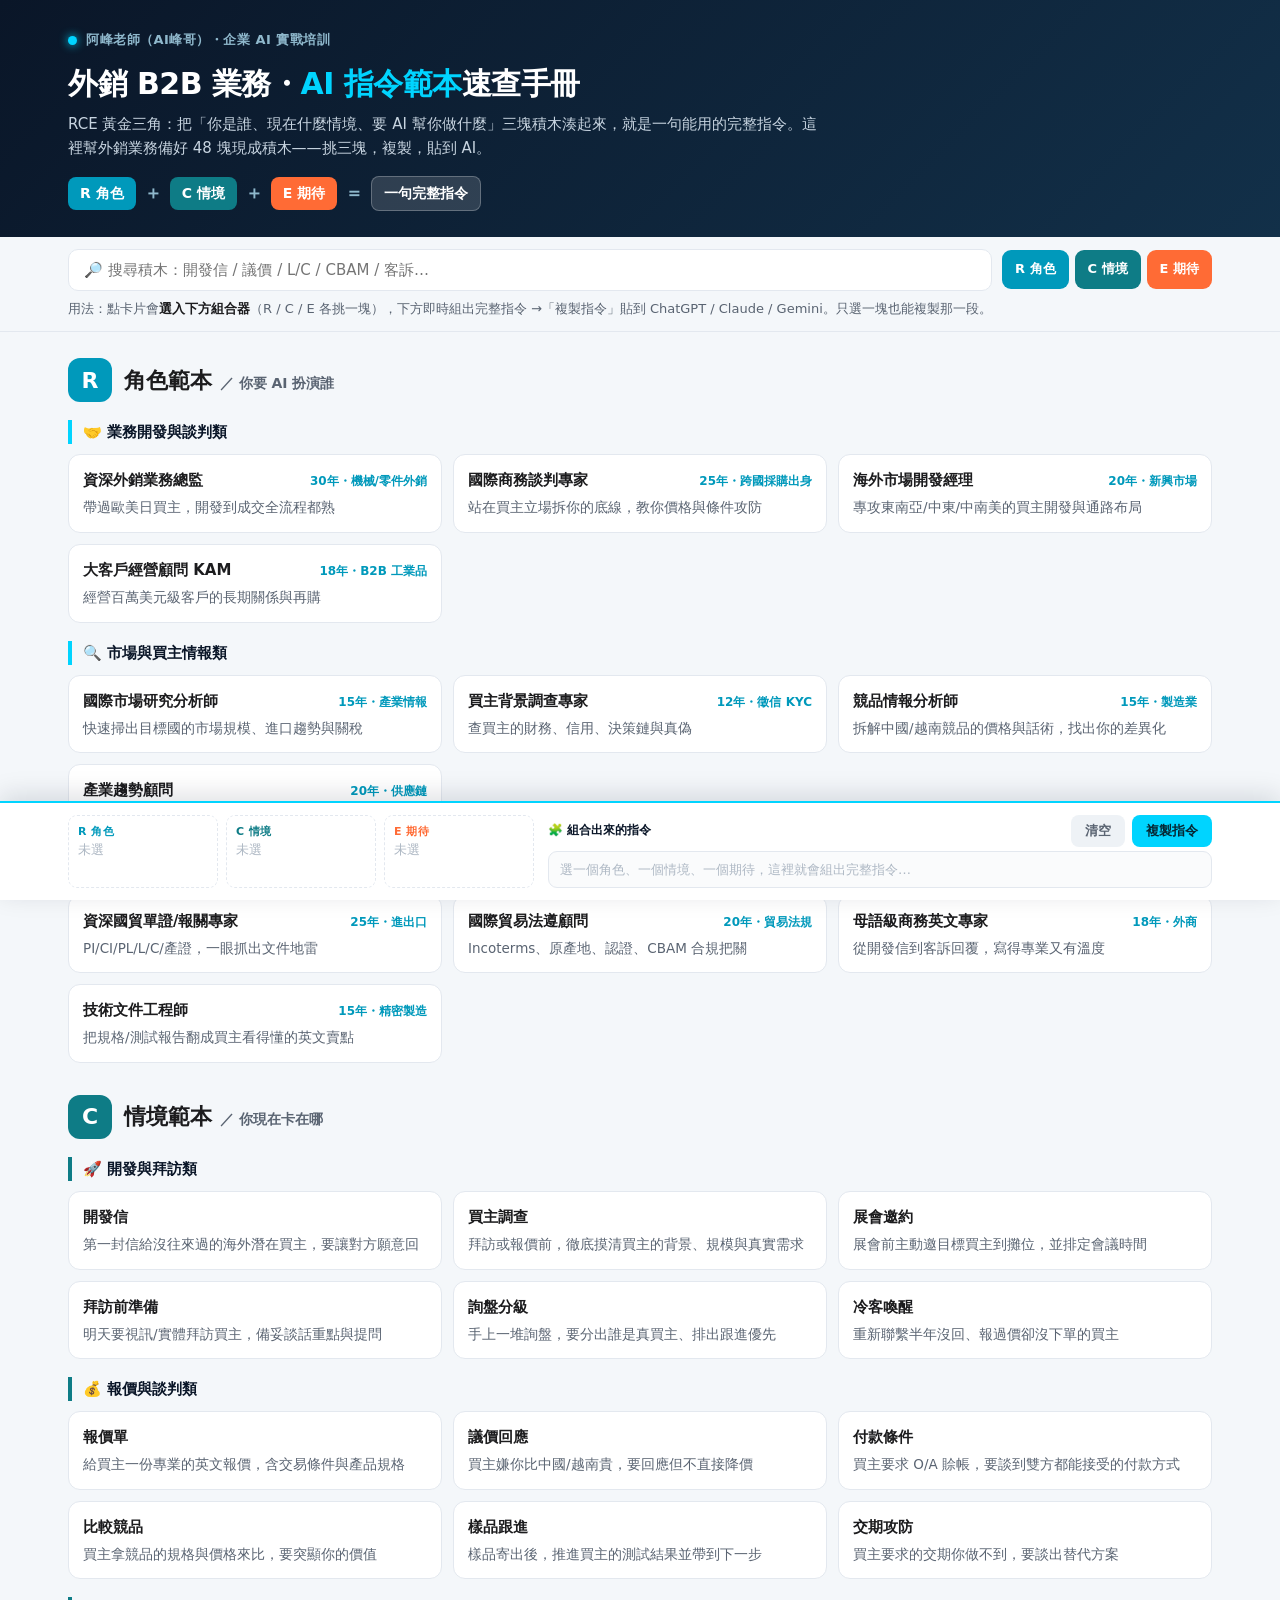
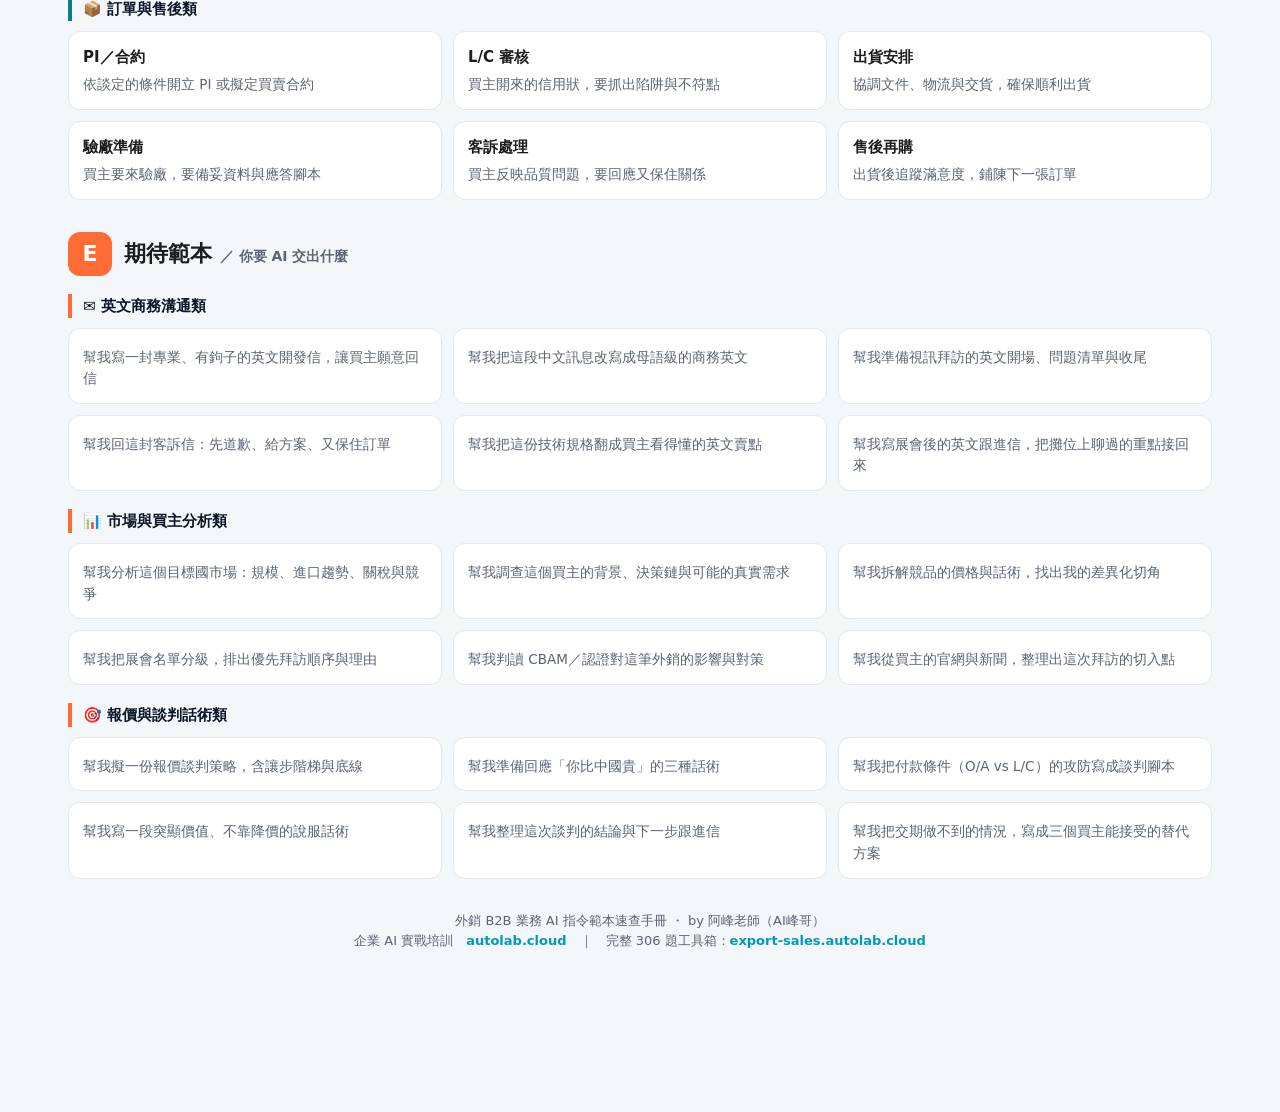
==== rce/index.html @ ef0b7234 "publish RCE 範本速查手冊到 /rce/（分享meta+canonical+favicon）＋主站hero加入口CTA" ====
<!doctype html>
<html lang="zh-Hant">
<head>
<meta charset="utf-8">
<meta name="viewport" content="width=device-width, initial-scale=1">
<title>外銷 B2B 業務・AI 指令範本速查手冊｜阿峰老師</title>
<meta name="description" content="外銷 B2B 業務 AI 指令範本速查手冊：RCE 黃金三角 48 塊積木，點角色＋情境＋期待自動組成完整指令，一鍵複製貼到 AI。阿峰老師（AI峰哥）企業 AI 實戰培訓。">
<link rel="canonical" href="https://export-sales.autolab.cloud/rce/">
<meta name="theme-color" content="#00D4FF">
<meta property="og:type" content="website">
<meta property="og:site_name" content="阿峰老師 AI 工具箱">
<meta property="og:title" content="外銷 B2B 業務・AI 指令範本速查手冊｜阿峰老師">
<meta property="og:description" content="RCE 黃金三角 48 塊外銷積木，挑三塊組出完整指令一鍵複製。">
<meta property="og:url" content="https://export-sales.autolab.cloud/rce/">
<meta property="og:image" content="https://export-sales.autolab.cloud/afeng.jpg">
<meta property="og:locale" content="zh_TW">
<meta name="twitter:card" content="summary_large_image">
<meta name="twitter:image" content="https://export-sales.autolab.cloud/afeng.jpg">
<link rel="icon" href="data:image/svg+xml,%3Csvg xmlns='http://www.w3.org/2000/svg' viewBox='0 0 64 64'%3E%3Crect width='64' height='64' rx='12' fill='%2300D4FF'/%3E%3Ctext x='32' y='45' font-size='38' text-anchor='middle' fill='%23062733' font-family='sans-serif' font-weight='bold'%3ER%3C/text%3E%3C/svg%3E">
<style>
:root{
  --cyan:#00D4FF; --cyan-deep:#0099BB; --navy:#0A1628; --teal:#0E7C86;
  --orange:#FF6B35; --ink:#1C1C1E; --muted:#5A6472; --line:#E3E8EF;
  --bg:#F4F7FA; --card:#FFFFFF;
}
*{box-sizing:border-box;margin:0;padding:0}
html{scroll-behavior:smooth}
body{font-family:'Inter','Noto Sans TC','PingFang TC',system-ui,-apple-system,sans-serif;
  background:var(--bg);color:var(--ink);line-height:1.6;-webkit-font-smoothing:antialiased;
  padding-bottom:150px}
.wrap{max-width:1180px;margin:0 auto;padding:0 18px}

/* header */
header{background:linear-gradient(135deg,#0A1628 0%,#123049 100%);color:#fff;padding:30px 0 26px}
header .brand{display:flex;align-items:center;gap:9px;font-weight:800;font-size:13px;color:#8FB8CC;letter-spacing:.5px;margin-bottom:14px}
header .brand .dot{width:9px;height:9px;border-radius:50%;background:var(--cyan);box-shadow:0 0 10px var(--cyan)}
header h1{font-size:30px;font-weight:900;letter-spacing:-.5px;line-height:1.25}
header h1 .hl{color:var(--cyan)}
header .sub{margin-top:10px;font-size:15px;color:#C7D4E0;max-width:760px}
header .formula{margin-top:16px;display:inline-flex;flex-wrap:wrap;gap:8px;align-items:center;font-weight:800;font-size:14px}
header .formula b{padding:5px 12px;border-radius:8px;color:#fff}
header .formula .r{background:var(--cyan-deep)} header .formula .c{background:var(--teal)} header .formula .e{background:var(--orange)}
header .formula .eq{color:#8FB8CC;font-size:18px}
header .formula .res{background:rgba(255,255,255,.14);border:1px solid rgba(255,255,255,.25)}

/* controls */
.controls{position:sticky;top:0;z-index:50;background:rgba(244,247,250,.94);backdrop-filter:blur(8px);
  border-bottom:1px solid var(--line);padding:12px 0}
.controls .row{display:flex;gap:10px;align-items:center;flex-wrap:wrap}
#q{flex:1 1 280px;min-width:0;padding:11px 15px;border:1.5px solid var(--line);border-radius:10px;font-size:15px;font-family:inherit;background:#fff}
#q:focus{outline:none;border-color:var(--cyan)}
.jump{display:flex;gap:6px}
.jump a{text-decoration:none;font-weight:800;font-size:13px;padding:9px 13px;border-radius:9px;color:#fff}
.jump a.jr{background:var(--cyan-deep)} .jump a.jc{background:var(--teal)} .jump a.je{background:var(--orange)}
.hint{font-size:13px;color:var(--muted);margin-top:8px}
.hint b{color:var(--ink)}

/* sections */
section{padding:26px 0 6px}
.sec-head{display:flex;align-items:center;gap:12px;margin-bottom:6px}
.sec-badge{width:44px;height:44px;border-radius:12px;display:grid;place-items:center;color:#fff;font-weight:900;font-size:22px;flex:0 0 auto}
.sec-head h2{font-size:22px;font-weight:900}
.sec-head .zh{color:var(--muted);font-weight:700;font-size:14px}
#sec-r .sec-badge{background:var(--cyan-deep)} #sec-c .sec-badge{background:var(--teal)} #sec-e .sec-badge{background:var(--orange)}

.cat{margin-top:18px}
.cat-title{font-weight:800;font-size:15px;color:var(--navy);margin-bottom:10px;padding-left:11px;border-left:4px solid var(--cyan)}
#sec-c .cat-title{border-color:var(--teal)} #sec-e .cat-title{border-color:var(--orange)}
.grid{display:grid;grid-template-columns:repeat(auto-fill,minmax(280px,1fr));gap:11px}

.card{background:var(--card);border:1.5px solid var(--line);border-radius:12px;padding:13px 14px;cursor:pointer;
  transition:.13s;position:relative;user-select:none}
.card:hover{border-color:var(--cyan);box-shadow:0 5px 16px rgba(0,90,120,.09);transform:translateY(-1px)}
.card.sel{border-color:var(--cyan);background:#F0FBFF;box-shadow:0 0 0 2px rgba(0,212,255,.35)}
#sec-e .card.sel,#sec-c .card.sel{background:#FFF6F1}
#sec-c .card.sel{background:#EEFAFB}
.card .nm{font-weight:800;font-size:15px;color:var(--ink);display:flex;justify-content:space-between;gap:8px;align-items:baseline}
.card .meta{font-size:12px;font-weight:700;color:var(--cyan-deep);white-space:nowrap}
.card .ds{font-size:13.5px;color:var(--muted);margin-top:5px}
.card .pick{position:absolute;top:10px;right:11px;font-size:11px;font-weight:800;color:var(--cyan-deep);opacity:0;transition:.13s}
.card:hover .pick{opacity:.7}
.card.sel .pick{opacity:1;color:var(--cyan-deep)}
.card.sel .pick::before{content:"✓ 已選"}
.card:not(.sel) .pick::before{content:"＋ 選入"}

/* combiner (sticky bottom) */
.combiner{position:fixed;left:0;right:0;bottom:0;z-index:80;background:#fff;border-top:2px solid var(--cyan);
  box-shadow:0 -6px 24px rgba(10,22,40,.13)}
.combiner .cwrap{max-width:1180px;margin:0 auto;padding:12px 18px;display:flex;gap:14px;align-items:stretch}
.slots{display:flex;gap:8px;flex:0 0 auto}
.slot{width:150px;border:1.5px dashed var(--line);border-radius:9px;padding:7px 9px;font-size:12px;position:relative}
.slot .lbl{font-weight:900;font-size:11px;letter-spacing:.5px}
.slot.r .lbl{color:var(--cyan-deep)} .slot.c .lbl{color:var(--teal)} .slot.e .lbl{color:var(--orange)}
.slot .val{color:var(--ink);font-weight:700;margin-top:2px;font-size:12.5px;line-height:1.35;
  display:-webkit-box;-webkit-line-clamp:2;-webkit-box-orient:vertical;overflow:hidden;min-height:16px}
.slot .val.empty{color:#AEB8C4;font-weight:500}
.slot.filled.r{border-style:solid;border-color:var(--cyan-deep);background:#F0FBFF}
.slot.filled.c{border-style:solid;border-color:var(--teal);background:#EEFAFB}
.slot.filled.e{border-style:solid;border-color:var(--orange);background:#FFF6F1}
.out{flex:1 1 auto;display:flex;flex-direction:column;min-width:0}
.out .otop{display:flex;justify-content:space-between;align-items:center;margin-bottom:4px}
.out .otop b{font-size:12px;font-weight:900;color:var(--navy)}
.out .otop .acts{display:flex;gap:7px}
.btn{border:none;border-radius:8px;padding:7px 14px;font-weight:800;font-size:13px;cursor:pointer;font-family:inherit}
.btn.copy{background:var(--cyan);color:#062733}
.btn.copy:hover{background:#00b8e0}
.btn.clr{background:#EEF2F6;color:var(--muted)}
#outbox{flex:1;border:1.5px solid var(--line);border-radius:9px;padding:8px 11px;font-size:13px;color:var(--ink);
  background:#FAFBFC;overflow-y:auto;max-height:74px;white-space:pre-wrap;line-height:1.5}
#outbox.empty{color:#AEB8C4}

footer{text-align:center;color:var(--muted);font-size:13px;padding:26px 18px 10px}
footer a{color:var(--cyan-deep);text-decoration:none;font-weight:700}
.toast{position:fixed;left:50%;bottom:170px;transform:translateX(-50%) translateY(20px);background:var(--navy);color:#fff;
  padding:11px 22px;border-radius:10px;font-weight:800;font-size:14px;opacity:0;transition:.25s;pointer-events:none;z-index:99}
.toast.show{opacity:1;transform:translateX(-50%) translateY(0)}
.nohit{display:none;color:var(--muted);padding:14px;font-size:14px}

@media(max-width:720px){
  header h1{font-size:23px} .sec-head h2{font-size:19px}
  .combiner .cwrap{flex-direction:column;gap:9px;padding:10px 14px}
  .slots{display:grid;grid-template-columns:1fr 1fr 1fr;gap:6px}
  .slot{width:auto}
  #outbox{max-height:52px}
  body{padding-bottom:230px}
}
</style>
</head>
<body>

<header>
  <div class="wrap">
    <div class="brand"><span class="dot"></span>阿峰老師（AI峰哥）・企業 AI 實戰培訓</div>
    <h1>外銷 B2B 業務・<span class="hl">AI 指令範本</span>速查手冊</h1>
    <div class="sub">RCE 黃金三角：把「你是誰、現在什麼情境、要 AI 幫你做什麼」三塊積木湊起來，就是一句能用的完整指令。這裡幫外銷業務備好 48 塊現成積木——挑三塊，複製，貼到 AI。</div>
    <div class="formula">
      <b class="r">R 角色</b><span class="eq">＋</span><b class="c">C 情境</b><span class="eq">＋</span><b class="e">E 期待</b><span class="eq">＝</span><b class="res">一句完整指令</b>
    </div>
  </div>
</header>

<div class="controls">
  <div class="wrap">
    <div class="row">
      <input id="q" placeholder="🔎 搜尋積木：開發信 / 議價 / L/C / CBAM / 客訴…">
      <div class="jump">
        <a class="jr" href="#sec-r">R 角色</a>
        <a class="jc" href="#sec-c">C 情境</a>
        <a class="je" href="#sec-e">E 期待</a>
      </div>
    </div>
    <div class="hint">用法：點卡片會<b>選入下方組合器</b>（R / C / E 各挑一塊），下方即時組出完整指令 →「複製指令」貼到 ChatGPT / Claude / Gemini。只選一塊也能複製那一段。</div>
  </div>
</div>

<div class="wrap">
  <div id="nohit" class="nohit">找不到符合的積木，換個關鍵字試試。</div>

  <section id="sec-r">
    <div class="sec-head"><div class="sec-badge">R</div><div><h2>角色範本 <span class="zh">／ 你要 AI 扮演誰</span></h2></div></div>
    <div id="grid-r"></div>
  </section>

  <section id="sec-c">
    <div class="sec-head"><div class="sec-badge">C</div><div><h2>情境範本 <span class="zh">／ 你現在卡在哪</span></h2></div></div>
    <div id="grid-c"></div>
  </section>

  <section id="sec-e">
    <div class="sec-head"><div class="sec-badge">E</div><div><h2>期待範本 <span class="zh">／ 你要 AI 交出什麼</span></h2></div></div>
    <div id="grid-e"></div>
  </section>
</div>

<footer>
  外銷 B2B 業務 AI 指令範本速查手冊 ・ by 阿峰老師（AI峰哥）<br>
  企業 AI 實戰培訓　<a href="https://www.autolab.cloud" target="_blank" rel="noopener">autolab.cloud</a>　｜　完整 306 題工具箱：<a href="https://export-sales.autolab.cloud/" rel="noopener">export-sales.autolab.cloud</a>
</footer>

<div class="combiner">
  <div class="cwrap">
    <div class="slots">
      <div class="slot r" id="slot-r"><div class="lbl">R 角色</div><div class="val empty">未選</div></div>
      <div class="slot c" id="slot-c"><div class="lbl">C 情境</div><div class="val empty">未選</div></div>
      <div class="slot e" id="slot-e"><div class="lbl">E 期待</div><div class="val empty">未選</div></div>
    </div>
    <div class="out">
      <div class="otop"><b>🧩 組合出來的指令</b><div class="acts">
        <button class="btn clr" onclick="clearAll()">清空</button>
        <button class="btn copy" onclick="copyOut()">複製指令</button>
      </div></div>
      <div id="outbox" class="empty">選一個角色、一個情境、一個期待，這裡就會組出完整指令…</div>
    </div>
  </div>
</div>

<div class="toast" id="toast">已複製 ✓</div>

<script>
const DATA={
 r:[
  {cat:"🤝 業務開發與談判類",name:"資深外銷業務總監",meta:"30年・機械/零件外銷",ds:"帶過歐美日買主，開發到成交全流程都熟"},
  {cat:"🤝 業務開發與談判類",name:"國際商務談判專家",meta:"25年・跨國採購出身",ds:"站在買主立場拆你的底線，教你價格與條件攻防"},
  {cat:"🤝 業務開發與談判類",name:"海外市場開發經理",meta:"20年・新興市場",ds:"專攻東南亞/中東/中南美的買主開發與通路布局"},
  {cat:"🤝 業務開發與談判類",name:"大客戶經營顧問 KAM",meta:"18年・B2B 工業品",ds:"經營百萬美元級客戶的長期關係與再購"},
  {cat:"🔍 市場與買主情報類",name:"國際市場研究分析師",meta:"15年・產業情報",ds:"快速掃出目標國的市場規模、進口趨勢與關稅"},
  {cat:"🔍 市場與買主情報類",name:"買主背景調查專家",meta:"12年・徵信 KYC",ds:"查買主的財務、信用、決策鏈與真偽"},
  {cat:"🔍 市場與買主情報類",name:"競品情報分析師",meta:"15年・製造業",ds:"拆解中國/越南競品的價格與話術，找出你的差異化"},
  {cat:"🔍 市場與買主情報類",name:"產業趨勢顧問",meta:"20年・供應鏈",ds:"判讀 CBAM/ESG/供應鏈重組對外銷的衝擊"},
  {cat:"📄 外貿文件與英文溝通類",name:"資深國貿單證/報關專家",meta:"25年・進出口",ds:"PI/CI/PL/L/C/產證，一眼抓出文件地雷"},
  {cat:"📄 外貿文件與英文溝通類",name:"國際貿易法遵顧問",meta:"20年・貿易法規",ds:"Incoterms、原產地、認證、CBAM 合規把關"},
  {cat:"📄 外貿文件與英文溝通類",name:"母語級商務英文專家",meta:"18年・外商",ds:"從開發信到客訴回覆，寫得專業又有溫度"},
  {cat:"📄 外貿文件與英文溝通類",name:"技術文件工程師",meta:"15年・精密製造",ds:"把規格/測試報告翻成買主看得懂的英文賣點"}
 ],
 c:[
  {cat:"🚀 開發與拜訪類",name:"開發信",ds:"第一封信給沒往來過的海外潛在買主，要讓對方願意回"},
  {cat:"🚀 開發與拜訪類",name:"買主調查",ds:"拜訪或報價前，徹底摸清買主的背景、規模與真實需求"},
  {cat:"🚀 開發與拜訪類",name:"展會邀約",ds:"展會前主動邀目標買主到攤位，並排定會議時間"},
  {cat:"🚀 開發與拜訪類",name:"拜訪前準備",ds:"明天要視訊/實體拜訪買主，備妥談話重點與提問"},
  {cat:"🚀 開發與拜訪類",name:"詢盤分級",ds:"手上一堆詢盤，要分出誰是真買主、排出跟進優先"},
  {cat:"🚀 開發與拜訪類",name:"冷客喚醒",ds:"重新聯繫半年沒回、報過價卻沒下單的買主"},
  {cat:"💰 報價與談判類",name:"報價單",ds:"給買主一份專業的英文報價，含交易條件與產品規格"},
  {cat:"💰 報價與談判類",name:"議價回應",ds:"買主嫌你比中國/越南貴，要回應但不直接降價"},
  {cat:"💰 報價與談判類",name:"付款條件",ds:"買主要求 O/A 賒帳，要談到雙方都能接受的付款方式"},
  {cat:"💰 報價與談判類",name:"比較競品",ds:"買主拿競品的規格與價格來比，要突顯你的價值"},
  {cat:"💰 報價與談判類",name:"樣品跟進",ds:"樣品寄出後，推進買主的測試結果並帶到下一步"},
  {cat:"💰 報價與談判類",name:"交期攻防",ds:"買主要求的交期你做不到，要談出替代方案"},
  {cat:"📦 訂單與售後類",name:"PI／合約",ds:"依談定的條件開立 PI 或擬定買賣合約"},
  {cat:"📦 訂單與售後類",name:"L/C 審核",ds:"買主開來的信用狀，要抓出陷阱與不符點"},
  {cat:"📦 訂單與售後類",name:"出貨安排",ds:"協調文件、物流與交貨，確保順利出貨"},
  {cat:"📦 訂單與售後類",name:"驗廠準備",ds:"買主要來驗廠，要備妥資料與應答腳本"},
  {cat:"📦 訂單與售後類",name:"客訴處理",ds:"買主反映品質問題，要回應又保住關係"},
  {cat:"📦 訂單與售後類",name:"售後再購",ds:"出貨後追蹤滿意度，鋪陳下一張訂單"}
 ],
 e:[
  {cat:"✉️ 英文商務溝通類",ds:"幫我寫一封專業、有鉤子的英文開發信，讓買主願意回信"},
  {cat:"✉️ 英文商務溝通類",ds:"幫我把這段中文訊息改寫成母語級的商務英文"},
  {cat:"✉️ 英文商務溝通類",ds:"幫我準備視訊拜訪的英文開場、問題清單與收尾"},
  {cat:"✉️ 英文商務溝通類",ds:"幫我回這封客訴信：先道歉、給方案、又保住訂單"},
  {cat:"✉️ 英文商務溝通類",ds:"幫我把這份技術規格翻成買主看得懂的英文賣點"},
  {cat:"✉️ 英文商務溝通類",ds:"幫我寫展會後的英文跟進信，把攤位上聊過的重點接回來"},
  {cat:"📊 市場與買主分析類",ds:"幫我分析這個目標國市場：規模、進口趨勢、關稅與競爭"},
  {cat:"📊 市場與買主分析類",ds:"幫我調查這個買主的背景、決策鏈與可能的真實需求"},
  {cat:"📊 市場與買主分析類",ds:"幫我拆解競品的價格與話術，找出我的差異化切角"},
  {cat:"📊 市場與買主分析類",ds:"幫我把展會名單分級，排出優先拜訪順序與理由"},
  {cat:"📊 市場與買主分析類",ds:"幫我判讀 CBAM／認證對這筆外銷的影響與對策"},
  {cat:"📊 市場與買主分析類",ds:"幫我從買主的官網與新聞，整理出這次拜訪的切入點"},
  {cat:"🎯 報價與談判話術類",ds:"幫我擬一份報價談判策略，含讓步階梯與底線"},
  {cat:"🎯 報價與談判話術類",ds:"幫我準備回應「你比中國貴」的三種話術"},
  {cat:"🎯 報價與談判話術類",ds:"幫我把付款條件（O/A vs L/C）的攻防寫成談判腳本"},
  {cat:"🎯 報價與談判話術類",ds:"幫我寫一段突顯價值、不靠降價的說服話術"},
  {cat:"🎯 報價與談判話術類",ds:"幫我整理這次談判的結論與下一步跟進信"},
  {cat:"🎯 報價與談判話術類",ds:"幫我把交期做不到的情況，寫成三個買主能接受的替代方案"}
 ]
};
const sel={r:null,c:null,e:null};

function esc(s){return s.replace(/[&<>"]/g,c=>({'&':'&amp;','<':'&lt;','>':'&gt;','"':'&quot;'}[c]))}
function build(type){
  const groups={};
  DATA[type].forEach((it,i)=>{(groups[it.cat]=groups[it.cat]||[]).push({...it,i})});
  let html="";
  for(const cat in groups){
    html+=`<div class="cat" data-cat><div class="cat-title">${esc(cat)}</div><div class="grid">`;
    groups[cat].forEach(it=>{
      const meta=it.meta?`<span class="meta">${esc(it.meta)}</span>`:"";
      const nm=it.name?`<div class="nm">${esc(it.name)}${meta}</div>`:"";
      html+=`<div class="card" data-type="${type}" data-i="${it.i}" data-txt="${esc((it.name||"")+' '+it.ds)}" onclick="pick('${type}',${it.i})">
        <span class="pick"></span>${nm}<div class="ds">${esc(it.ds)}</div></div>`;
    });
    html+=`</div></div>`;
  }
  document.getElementById('grid-'+type).innerHTML=html;
}
['r','c','e'].forEach(build);

function pick(type,i){
  sel[type]=(sel[type]===i)?null:i;
  document.querySelectorAll(`.card[data-type="${type}"]`).forEach(c=>{
    c.classList.toggle('sel', +c.dataset.i===sel[type]);
  });
  render();
}
function slotText(type){
  if(sel[type]===null) return null;
  const it=DATA[type][sel[type]];
  if(type==='r') return `你是一位${it.name}（${it.meta}），${it.ds}。`;
  if(type==='c') return `我現在的情境是：${it.ds}。`;
  return `${it.ds}。`;
}
function shortLabel(type){
  if(sel[type]===null) return null;
  const it=DATA[type][sel[type]];
  return it.name || it.ds;
}
function render(){
  ['r','c','e'].forEach(t=>{
    const slot=document.getElementById('slot-'+t);
    const val=slot.querySelector('.val');
    const lbl=shortLabel(t);
    if(lbl){slot.classList.add('filled');val.classList.remove('empty');val.textContent=lbl;}
    else{slot.classList.remove('filled');val.classList.add('empty');val.textContent='未選';}
  });
  const parts=['r','c','e'].map(slotText).filter(Boolean);
  const box=document.getElementById('outbox');
  if(parts.length){box.classList.remove('empty');box.textContent=parts.join('\n');}
  else{box.classList.add('empty');box.textContent='選一個角色、一個情境、一個期待，這裡就會組出完整指令…';}
}
function clearAll(){sel.r=sel.c=sel.e=null;document.querySelectorAll('.card.sel').forEach(c=>c.classList.remove('sel'));render();}
function copyOut(){
  const parts=['r','c','e'].map(slotText).filter(Boolean);
  if(!parts.length){toast('先點選積木再複製');return;}
  navigator.clipboard.writeText(parts.join('\n')).then(()=>toast('已複製 ✓')).catch(()=>toast('複製失敗，請手動選取'));
}
let tmr;
function toast(msg){const t=document.getElementById('toast');t.textContent=msg;t.classList.add('show');clearTimeout(tmr);tmr=setTimeout(()=>t.classList.remove('show'),1500);}

// search filter
document.getElementById('q').addEventListener('input',e=>{
  const kw=e.target.value.trim().toLowerCase();
  let any=false;
  document.querySelectorAll('.card').forEach(c=>{
    const hit=!kw||c.dataset.txt.toLowerCase().includes(kw);
    c.style.display=hit?'':'none'; if(hit)any=true;
  });
  document.querySelectorAll('.cat[data-cat]').forEach(cat=>{
    const vis=[...cat.querySelectorAll('.card')].some(c=>c.style.display!=='none');
    cat.style.display=vis?'':'none';
  });
  document.querySelectorAll('section').forEach(s=>{
    const vis=[...s.querySelectorAll('.card')].some(c=>c.style.display!=='none');
    s.style.display=vis?'':'none';
  });
  document.getElementById('nohit').style.display=any?'none':'block';
});
</script>
</body>
</html>
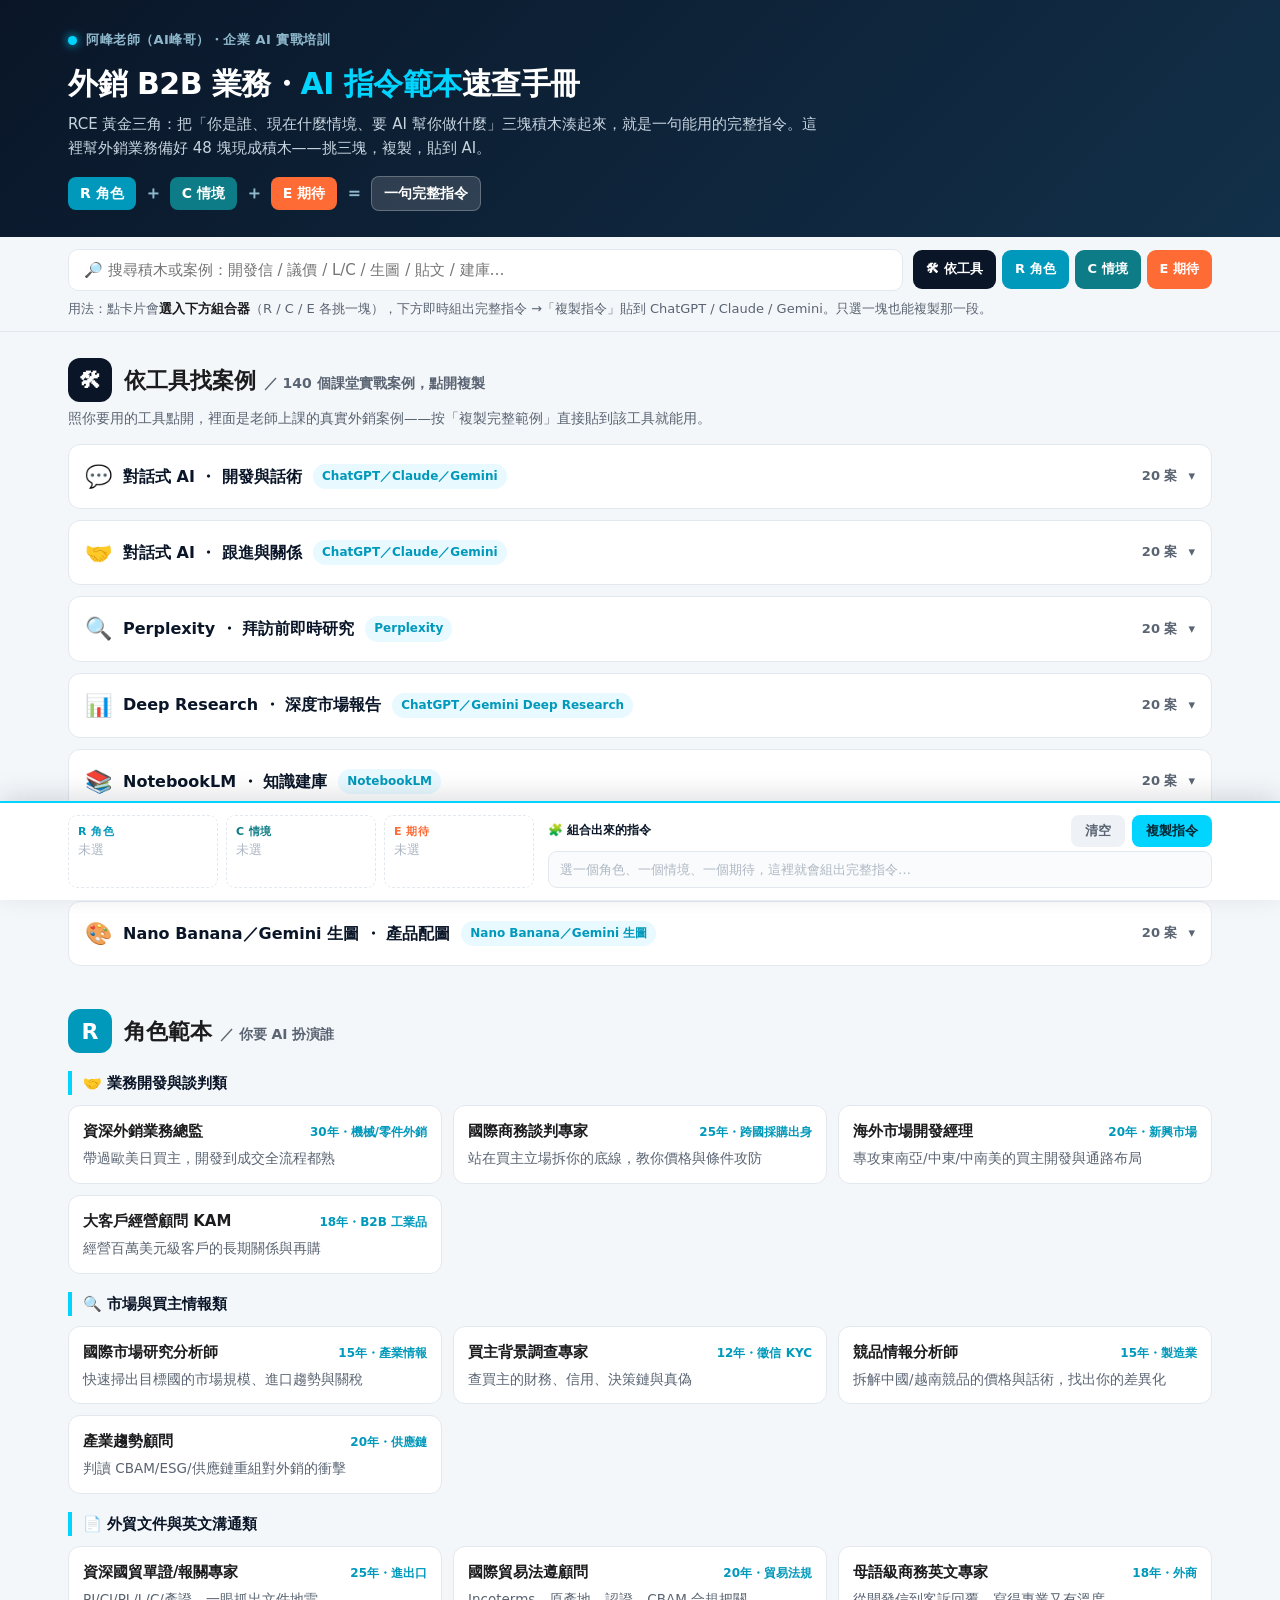
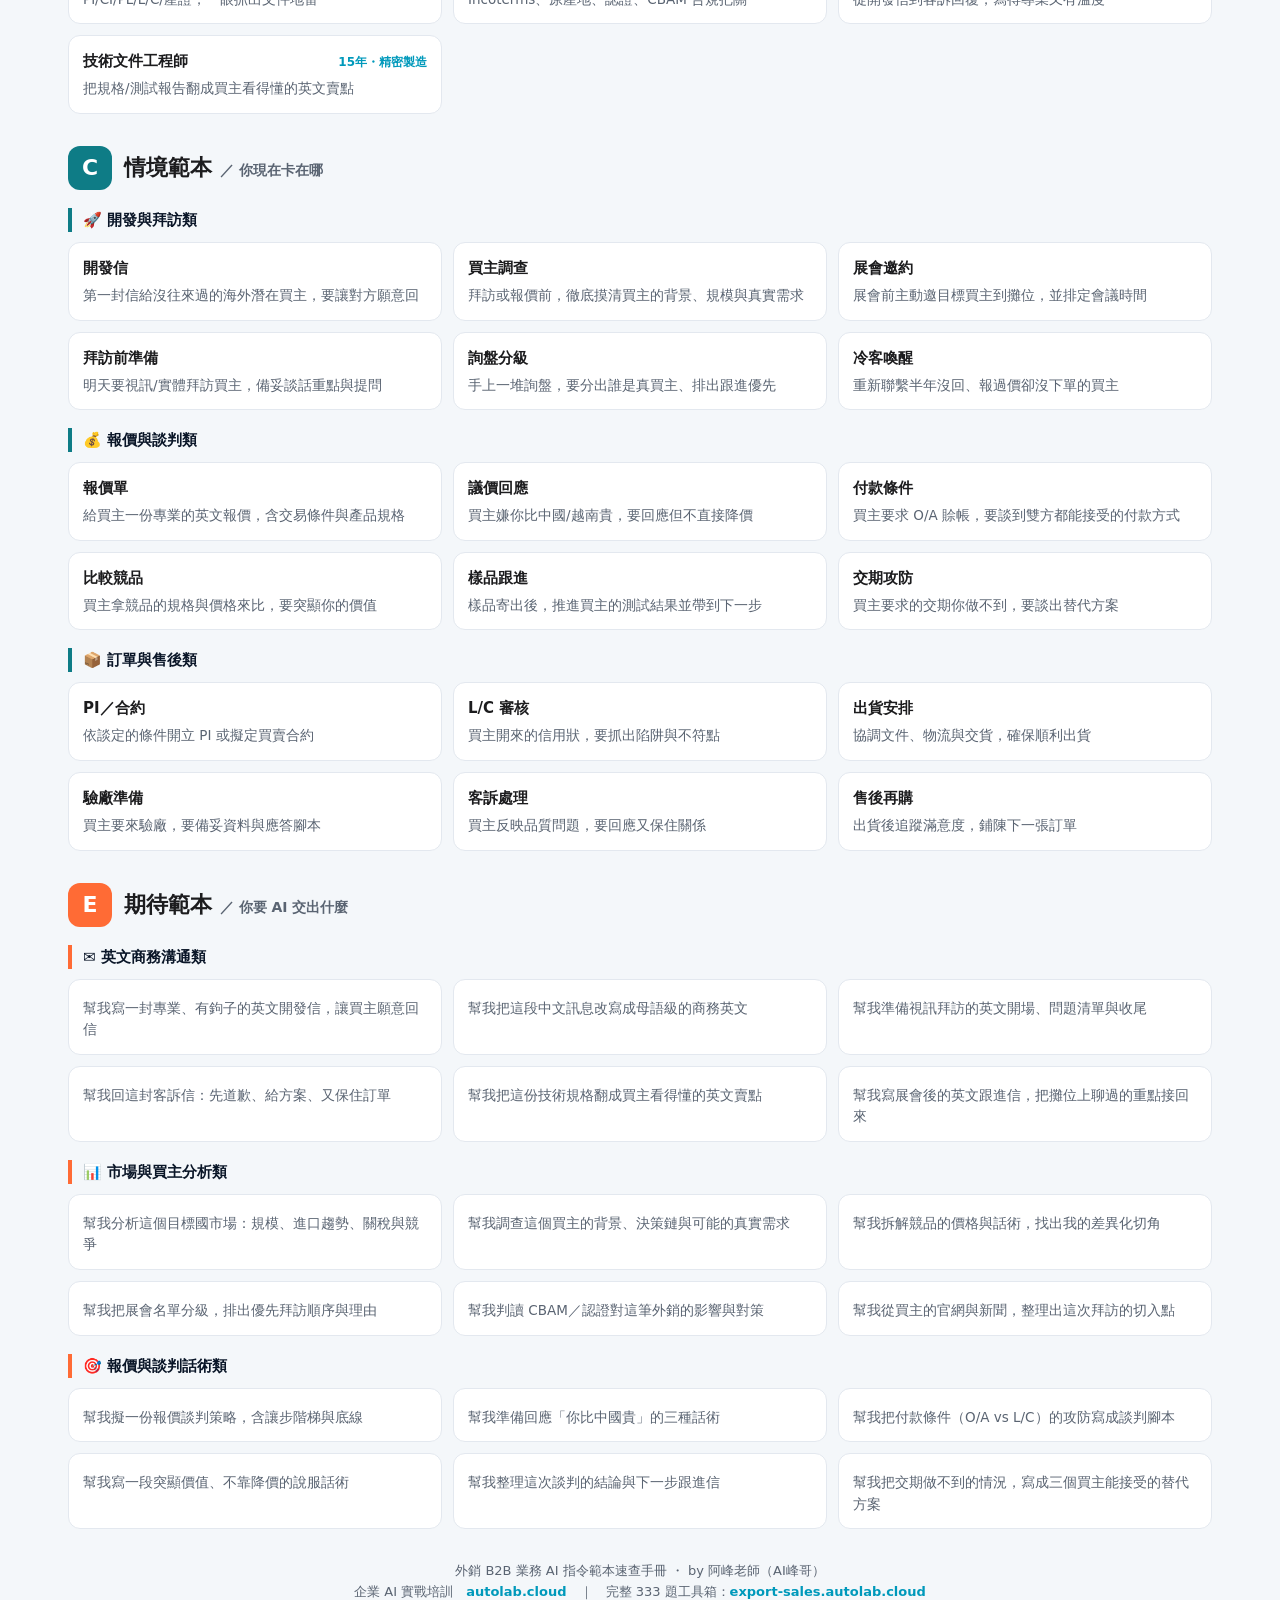
==== commit 168f1ad1: "RCE 速查手冊加『依工具找案例』手風琴：7 工具×140 個深度班實戰案例(對話AI開發/跟進、Perplexity、Deep Research、NotebookLM、GEM、生圖)，點開展開、一鍵" ====
--- a/rce/index.html
+++ b/rce/index.html
@@ -4,7 +4,7 @@
 <meta charset="utf-8">
 <meta name="viewport" content="width=device-width, initial-scale=1">
 <title>外銷 B2B 業務・AI 指令範本速查手冊｜阿峰老師</title>
-<meta name="description" content="外銷 B2B 業務 AI 指令範本速查手冊：RCE 黃金三角 48 塊積木，點角色＋情境＋期待自動組成完整指令，一鍵複製貼到 AI。阿峰老師（AI峰哥）企業 AI 實戰培訓。">
+<meta name="description" content="外銷 B2B 業務 AI 指令範本速查手冊：RCE 黃金三角 48 塊積木自組指令，＋140 個依工具分類（Perplexity／Deep Research／NotebookLM／生圖／內容）的課堂實戰案例，一鍵複製貼到 AI。阿峰老師（AI峰哥）。">
 <link rel="canonical" href="https://export-sales.autolab.cloud/rce/">
 <meta name="theme-color" content="#00D4FF">
 <meta property="og:type" content="website">
@@ -124,6 +124,33 @@
   #outbox{max-height:52px}
   body{padding-bottom:230px}
 }
+
+/* 依工具找案例 手風琴 */
+.jt{background:var(--navy)}
+#sec-tools{padding:26px 0 6px}
+.tools-lead{color:var(--muted);font-size:13.5px;margin:2px 0 14px}
+.tool{background:var(--card);border:1.5px solid var(--line);border-radius:12px;margin-bottom:11px;overflow:hidden}
+.tool-head{display:flex;align-items:center;gap:11px;padding:14px 16px;cursor:pointer;user-select:none}
+.tool-head:hover{background:#F0FBFF}
+.tool-ic{font-size:22px;flex:0 0 auto}
+.tool-nm{font-weight:900;font-size:16px;color:var(--navy)}
+.tool-tag{font-size:12px;font-weight:700;color:var(--cyan-deep);background:#E8F9FF;padding:3px 9px;border-radius:20px;white-space:nowrap}
+.tool-ct{margin-left:auto;font-size:13px;font-weight:800;color:var(--muted);white-space:nowrap}
+.tool-chev{font-size:13px;color:var(--muted);transition:.2s;flex:0 0 auto}
+.tool.open .tool-chev{transform:rotate(180deg)}
+.tool-body{display:none;padding:0 16px 16px;border-top:1px solid var(--line)}
+.tool.open .tool-body{display:block}
+.tgrid{display:grid;grid-template-columns:repeat(auto-fill,minmax(300px,1fr));gap:10px;margin-top:12px}
+.tcase{background:#FAFBFC;border:1px solid var(--line);border-radius:10px;padding:12px;display:flex;flex-direction:column}
+.tc-nm{font-weight:800;font-size:14.5px;color:var(--ink)}
+.tc-in{font-size:12.5px;color:var(--muted);margin:4px 0 9px;flex:1}
+.tc-act{display:flex;gap:7px;flex-wrap:wrap}
+.tc-copy,.tc-view{border:none;border-radius:7px;padding:6px 11px;font-weight:700;font-size:12px;cursor:pointer;font-family:inherit}
+.tc-copy{background:var(--cyan);color:#062733}
+.tc-copy:hover{background:#00b8e0}
+.tc-view{background:#EEF2F6;color:var(--muted)}
+.tc-full{margin-top:9px;background:#0A1628;color:#D7E3ED;padding:11px;border-radius:8px;font-size:12px;line-height:1.55;white-space:pre-wrap;max-height:300px;overflow:auto;font-family:inherit}
+@media(max-width:720px){.tool-tag{display:none}.tgrid{grid-template-columns:1fr}}
 </style>
 </head>
 <body>
@@ -142,8 +169,9 @@
 <div class="controls">
   <div class="wrap">
     <div class="row">
-      <input id="q" placeholder="🔎 搜尋積木：開發信 / 議價 / L/C / CBAM / 客訴…">
+      <input id="q" placeholder="🔎 搜尋積木或案例：開發信 / 議價 / L/C / 生圖 / 貼文 / 建庫…">
       <div class="jump">
+        <a class="jt" href="#sec-tools">🛠 依工具</a>
         <a class="jr" href="#sec-r">R 角色</a>
         <a class="jc" href="#sec-c">C 情境</a>
         <a class="je" href="#sec-e">E 期待</a>
@@ -154,6 +182,14 @@
 </div>
 
 <div class="wrap">
+  <div id="sec-tools">
+    <div class="sec-head"><div class="sec-badge" style="background:var(--navy)">🛠</div><div><h2>依工具找案例 <span class="zh">／ 140 個課堂實戰案例，點開複製</span></h2></div></div>
+    <p class="tools-lead">照你要用的工具點開，裡面是老師上課的真實外銷案例——按「複製完整範例」直接貼到該工具就能用。</p>
+    <div id="tools-box"></div>
+  </div>
+</div>
+
+<div class="wrap">
   <div id="nohit" class="nohit">找不到符合的積木，換個關鍵字試試。</div>
 
   <section id="sec-r">
@@ -174,7 +210,7 @@
 
 <footer>
   外銷 B2B 業務 AI 指令範本速查手冊 ・ by 阿峰老師（AI峰哥）<br>
-  企業 AI 實戰培訓　<a href="https://www.autolab.cloud" target="_blank" rel="noopener">autolab.cloud</a>　｜　完整 306 題工具箱：<a href="https://export-sales.autolab.cloud/" rel="noopener">export-sales.autolab.cloud</a>
+  企業 AI 實戰培訓　<a href="https://www.autolab.cloud" target="_blank" rel="noopener">autolab.cloud</a>　｜　完整 333 題工具箱：<a href="https://export-sales.autolab.cloud/" rel="noopener">export-sales.autolab.cloud</a>
 </footer>
 
 <div class="combiner">
@@ -197,6 +233,34 @@
 <div class="toast" id="toast">已複製 ✓</div>
 
 <script>
+const TOOLS = [{"tool": "對話式 AI ・ 開發與話術", "tag": "ChatGPT／Claude／Gemini", "icon": "💬", "desc": "開發信、破冰、報價守價、客訴——業務嘴上功夫全靠它", "cases": [{"title": "買主說「現在的供應商配合得很好」", "intent": "工業製品外銷／既有買主鬆動", "tag": "Claude（提問式話術＋英文語氣）、Gemini（補查對手）", "prompt": "你是擁有 40 年經驗的資深外銷業務顧問，專精工業製品（橡膠、塑膠、機械零組件）的海外市場開發與大客戶經營，服務過北美、歐洲、東南亞超過 300 家進口商、代理商與 OEM 客戶。你最擅長「不靠攻擊對手、只靠提問」讓買主自己察覺現有供應鏈的隱藏風險——你深知 B2B 採購最大的慣性就是「不想換、換了怕出事」，所以正面推銷只會讓他升起防衛。\n\n【我的情境】\n我手上有一個美國中型工業設備代理商，年採購規模約 200 萬美金，目前向一家中國供應商採購橡膠膠輪，已合作 4 年。窗口是採購經理 Mark，45 歲，務實、重數字、討厭被推銷。上週視訊我試探提到我們也做同類膠輪，他直接回「謝謝，但我現在的供應商配合得很好，沒打算換」。但我做過功課：他的供應商這一年兩次延遲交期、去年因原料波動臨時漲過一次價、產能全押單一工廠。\n\n請針對 Mark 這種回應，產出 5 種全部用「提問」切入的回應話術，讓他自己想到風險缺口。要求：\n1. 每種用問句開頭，不能有攻擊或暗示對手不好的字眼，只能引導他自己得出結論\n2. 五種從五個切角：交期穩定度、單一來源風險、原料漲價議價權、品質一致性、擴單時的產能彈性\n3. 每種 50 字以內，語氣像同業朋友交流、不像推銷\n4. 每種後面用一行括號說明「這一問想戳中他哪個隱憂」\n5. 最後附一句「他鬆動後我可以接的下一句」，自然帶到先寄樣品比較看看"}, {"title": "展會／視訊首次接觸的破冰開場", "intent": "展會初次接觸（英文）", "tag": "Claude（英文商務對話腳本）、Gemini（先查買主公司背景）", "prompt": "你是擁有 40 年經驗的資深外銷業務顧問，專精歐美工業買主的開發，跑過德國 K 展、漢諾威工業展、美國拉斯維加斯展不下百場，深知展會與視訊「第一次見面的前 3 分鐘」決定對方願不願意把你放進「可能的供應商名單」。你了解歐美採購最反感亞洲供應商一坐下就遞型錄、報價格、背產能；他們真正在意的是「這家供應商懂不懂我的市場、懂不懂歐盟法規、能不能溝通」。\n\n【我的情境】\n下週德國 K 展（全球最大塑橡膠展），我約到一位德國塑橡膠製品進口商的採購總監 Mr. Schmidt，55 歲，入行 20 幾年，手上已有 2 家亞洲供應商（一中國、一越南）。他願意撥 20 分鐘到攤位聊，但我很清楚他不缺供應商，是來看有沒有更好的選項。我們的優勢是品質一致性高、CE/REACH/RoHS 認證齊全、交期穩、可小量多樣。但我一開口講這些，他大概聽過 10 家都這樣講。\n\n請設計一段約 3 分鐘的英文破冰開場腳本（附中文對照），用在 K 展攤位第一次見到 Mr. Schmidt 時。要求：\n1. 全程不主動推銷產品、不報價、不背產能，前 2 分鐘只談市場與他的處境\n2. 用提問開場（歐盟新法規對他選供應商的影響、他對亞洲供應商最頭痛的點），讓他多講我多聽\n3. 自然帶出我懂歐洲市場的訊號（REACH、歐洲客戶對交期與文件的要求），用「我們其他歐洲客戶也常遇到…」講，不自誇\n4. 語氣專業、沉穩、平等，不過度熱情或卑微，符合德國商務文化的直接務實\n5. 最後給一句把對話收束到下一步的英文，再附 3 個冷場時的救援提問"}, {"title": "台灣製 vs 中國製的價值比較", "intent": "報價／價值溝通", "tag": "Gemini（比較表結構）、Claude（比喻與收尾話術）", "prompt": "你是擁有 40 年經驗的資深外銷業務顧問，專精「把貴的理由講清楚」，服務過上百家在價格戰中還能守住利潤的台灣製造商。你最擅長把抽象的「品質好」翻譯成買主算得出來的「總持有成本」，因為你深知 B2B 買主嘴上喊價格，腦袋其實在算「用下去到底划不划算」。你了解只看單價的買主不是笨，而是沒人幫他算過隱形成本——停機、換料、退貨、客訴、交期延誤。\n\n【我的情境】\n我手上有一個東南亞包材廠老闆，他的工廠用我們這種工業膠輪在產線上跑。最近他直接問「你們台灣的膠輪比中國貴 30%，到底差在哪？為什麼我要多付這個錢？」他是典型務實型老闆，只看單價、不太理規格表，講太多 Shore A 硬度、耐磨係數他會不耐煩。但實際上我們的膠輪壽命約是中國貨的 1.8 倍、尺寸一致（他用中國貨時產線因膠輪尺寸不一常要停機微調）、交期準。\n\n請準備一套向這位只看單價的買主說明價值差異的內容，核心是讓他從「比單價」轉成「算總成本」。要求：\n1. 先做一張比較表，用 5 個買主有感的維度（使用壽命、良率、交期穩定度、停機與換料成本、售後與技術支援），白話、別太技術\n2. 數字用「相對」方式呈現（壽命 1.8 倍、停機次數減少 X 成），不要編造很假的精確數字\n3. 設計一個 30 秒講得完的生活化比喻（像買輪胎、買鞋「便宜的換 3 次、貴的用 5 年」），一聽就懂\n4. 給一段把單價問題轉成總成本問題的引導話術，語氣平和、不防衛、不貶低中國貨\n5. 收尾引導他自己算「一年下來哪個其實比較便宜」，帶到先小量試一批用數據自己比"}, {"title": "分析買主供應鏈的風險缺口", "intent": "拜訪前洞察／顧問式銷售", "tag": "Claude（分析與句型）、Perplexity（查關稅、原料行情佐證）", "prompt": "你是擁有 40 年經驗的資深外銷業務顧問，擅長用「供應鏈顧問」而不是「業務員」的角色切入大客戶，服務過全球前段的設備與工業製品製造商。你深知最高明的銷售不是講自己多好，而是幫買主看見他沒注意到的風險，讓他主動覺得「我該分散、我該找第二供應商」。你了解採購最怕「斷料」、最痛「漲價時沒議價權」、最大盲點是「把雞蛋放同一個籃子卻以為很穩」。\n\n【我的情境】\n我正在開發一家美國印刷機製造商，關鍵橡膠零件目前 80% 來自單一中國供應商，剩 10% 庫存、10% 向另一家零星採購。窗口是供應鏈經理 David，他覺得現在「很穩」，因為那家中國廠合作 6 年、沒出過大問題、價格漂亮。但我看到的風險是：中美關稅變數、單一工廠一旦出事整條線就停、而且沒有第二來源，漲價時 David 幾乎沒有議價籌碼。我們的切入點不是要他換掉中國廠，而是先成為「第二供應商」。\n\n請針對 David 的供應鏈現況做一份「風險缺口分析」，讓他自己意識到單一來源的風險。要求：\n1. 點出 3 個主要風險缺口，每個用「如果發生 ___，你的 ___ 會 ___」的句型寫（關稅、單一工廠停產、漲價無議價權）\n2. 每個風險補一句「真實世界發生過的類似情況方向」（不指名道姓），讓他知道不是我嚇他\n3. 全程不叫他換掉現有供應商，引導到「保留現有、新增一個第二來源分散風險」這個最沒壓力的結論\n4. 語氣是善意提醒、像幫他著想的顧問，不是趁機唱衰他現在的供應商\n5. 最後給一段把分析帶到行動的話術，提議先承接 20-30% 的量做備援，說明對他幾乎零風險、卻多買一份保險"}, {"title": "報價後已讀不回的跟進", "intent": "報價跟進（英文）", "tag": "Claude（英文跟進信）、Gemini（找市場由頭）", "prompt": "你是擁有 40 年經驗的資深外銷業務顧問，專精「報價之後的跟進」這個外銷最常卡關、也最容易放棄的環節。你服務過無數因為「報完價就乾等、不敢追、一追又像在逼」而流失訂單的業務。你深知海外買主報價後沉默，通常不是不要，而是在比價、等內部簽核、或單純被別的事淹沒；這時候業務需要的是「給他一個現在回你的理由」，而不是乾巴巴一句 Any update。\n\n【我的情境】\n我上週報了一個年約 50 萬美金的方案給一位英國工業材料代理商，窗口是採購 James。報價前他很積極、樣品收了、還說 looks good，但報價寄出後 3 週已讀不回。我判斷他可能在比價或卡在內部流程。我手上剛好有兩個由頭：一是主要原料（合成橡膠）下月起調漲，現在下單能鎖舊價；二是下個生產檔期再兩週就排滿，越晚下單交期越後面。我最怕寫成 Just following up 的罐頭信，也怕語氣太急像在逼他。\n\n請寫一封英文跟進信（附中文對照），寄給已讀不回 3 週的 James，不催促、不卑微，但給他現在回覆的理由。要求：\n1. 開頭不要用 Just following up／Any update 這種罐頭句，改用一個跟他相關的具體訊息切入\n2. 自然帶出兩個輕推力：原料下月調漲、現在下單鎖舊價；產能即將排滿、越晚交期越後面——寫得像為你著想的提醒，不是威脅\n3. 全文 120 字英文以內，語氣專業、從容、平等，不出現乞求或施壓字眼\n4. 結尾給一個低門檻、好回覆的下一步（回我內部時程到哪、或要不要我先幫你保留產能與舊價）\n5. 另外準備一個 1 週後可發的第二封極簡短版本（2-3 句英文），保持存在感但不糾纏"}, {"title": "把技術規格翻成買主聽得懂的話", "intent": "規格溝通（英文）", "tag": "Claude（翻譯與比喻）、Gemini（補充）", "prompt": "你是擁有 40 年經驗的資深外銷業務顧問，最強的本事是「把工程師才懂的規格，翻成採購和老闆聽得懂的好處」。你服務過大量技術型製造商，深知一個殘酷事實：買主端的採購窗口八成不是工程背景，看到 Shore A 硬度、耐磨係數、公差 ±0.05mm 是無感的，但對「省錢、少停機、少客訴、交期準」非常有感。你擅長把每項冷冰冰的規格，對應翻成「對買主的生意代表什麼好處」，並用比喻讓對方秒懂。\n\n【我的情境】\n我有一個買主拿到我們工業膠輪的英文規格書，上面寫滿 Shore A 70±5 硬度、耐磨係數、抗拉強度、工作溫度範圍、公差等數字。他是採購窗口、不是工程師，看完直接問「OK… but what does this actually mean for me?」我知道這些規格都對應到實際效益：硬度穩定代表印刷品質一致、耐磨好代表壽命長換得少、公差小代表上機不用一直微調省停機時間，但我照著規格一條一條念，他只會更想睡。\n\n請把工業膠輪的技術規格，翻成非技術買主聽得懂、而且有感的英文說法（附中文對照）。要求：\n1. 先用 3 句英文說完「這個產品到底幫他解決什麼問題」，完全不出現任何技術數字，純講好處\n2. 挑 3 個最關鍵的規格（硬度穩定、耐磨壽命、公差精度），每個用「規格 → 對你的生意代表什麼」翻譯\n3. 每項配一個生活化比喻（耐磨比喻成輪胎胎紋、公差比喻成螺絲對不對得上孔），讓人秒懂\n4. 全部用買主的語言而非工程師的語言，把每個技術詞背後的省錢／省時間／少麻煩講出來\n5. 最後附一句英文收尾，邀他「想看實際差異，我寄樣品讓你的產線實測」，把對話帶向下一步"}, {"title": "給買主「對內說服」的說帖", "intent": "協助買主內部推動（英文）", "tag": "Claude（說帖撰寫）", "prompt": "你是擁有 40 年經驗的資深外銷業務顧問，深諳一個 B2B 銷售真相：很多時候你說服了窗口，案子卻還是死了——因為窗口要回去說服他的老闆和技術部門，而你不在現場。你最擅長「幫窗口準備好對內彈藥」，讓他在公司內部會議上能替你把案子推下去。你了解採購窗口要面對只看價格的老闆、怕換供應商出事的技術部門、還要保護自己「萬一出包誰負責」的職涯風險。\n\n【我的情境】\n我經營一個歐洲買主好幾個月，窗口是採購經理 Anna，她自己很認同我們的產品、也想換成我們。但她上週坦白說「我這邊 OK，但我要說服我老闆和技術部門」。她老闆只看單價，覺得換供應商就是要更便宜；技術部門擔心換新供應商要重新驗證、怕導入期出問題。Anna 不是技術出身，要她一個人面對這兩關有點吃力。這份說帖最好是英文（她公司內部語言），附中文讓我掌握內容。\n\n請寫一份給 Anna「對內說服用」的英文重點說帖（附中文對照），讓她直接拿去說服老闆和技術部門。要求：\n1. 全文分兩個清楚區塊：一塊「給老闆看的（成本／效益角度）」、一塊「給技術部門看的（品質一致性／導入風險控管角度）」\n2. 給老闆：把重點從單價拉到總成本與長期效益（壽命長、停機少、交期穩帶來的隱形省錢），用老闆會買單的商業語言\n3. 給技術部門：主動回應他們最怕的點——導入期怎麼控管、提供哪些測試報告與認證、可先小批量驗證再放量\n4. 不用艱澀術語、不長篇，控制在 300 字英文以內，讓 Anna 能直接複製貼進內部簡報或 email\n5. 結尾幫 Anna 設計一句「好交差」的話術，用一句話總結「選我們是對公司負責、低風險的決定」"}, {"title": "給海外大買主的公司／產品簡報大綱", "intent": "大客戶提案簡報", "tag": "Gemini（簡報結構）、Claude（開場敘事與案例）", "prompt": "你是擁有 40 年經驗的資深外銷業務顧問，專精「對海外大客戶決策層做提案簡報」，做過無數場讓採購副總、總監當場點頭的 supplier presentation。你深知對大買主提案不是把公司簡介念一遍，而是要在前 3 分鐘就回答他心裡的問題：「你憑什麼值得我把訂單給你？」你最擅長用「先講痛點、再講解法、用數據和案例證明、最後給明確下一步」的結構，把一場簡報變成一次推進成交的對話。\n\n【我的情境】\n下週我要跟一家北美工業通路商的採購副總 Robert 做一場 30 分鐘簡報。對方年採購規模上千萬美金，正在評估新增一家亞洲供應商來分散風險、優化成本。這是我們第一次正式對他們的決策層提案。我們的實力是品質一致性高、產能足、CE/REACH/RoHS 認證齊全、已供貨給歐洲幾家知名客戶。但我很容易犯一個錯：把 30 分鐘拿去講公司歷史、廠房面積、設備清單，講到 Robert 開始看手機。\n\n請設計一份 30 分鐘、約 7 頁的海外大客戶提案簡報大綱，目標是讓 Robert 願意進到「小批量試單」。要求：\n1. 大綱遵循「痛點 → 解法 → 證明 → 下一步」的推進邏輯，不要從公司沿革開始\n2. 每頁給我「頁面標題 ＋ 3 個重點 bullet ＋ 這頁要讓 Robert 產生什麼想法」三欄\n3. 內容含：1 分鐘開場故事、解決買主 3 大痛點（交期／品質一致性／單一來源風險）、用數據與認證證明實力、一個成功案例方向、明確的下一步\n4. 在證明實力幾頁，提醒我哪些適合用圖表、哪些適合用照片（產線、品檢、出貨），不要整頁文字\n5. 最後給 3 句結尾 closing 話術，把簡報收束到「先從一個小批量試單開始合作」"}, {"title": "競爭供應商比較話術（不貶低對手）", "intent": "競品比較／守單", "tag": "Claude（話術）、Perplexity（查對手資訊）", "prompt": "你是擁有 40 年經驗的資深外銷業務顧問，最擅長處理外銷最常見的攻防：「別家比你便宜」。你服務過無數在中國、越南、印度低價夾擊下還能守住訂單的台灣製造商，深知一個原則——貶低對手只會讓你看起來小氣、也侮辱買主的判斷力；真正高明的是「不踩對手、只把自己的價值與對手的隱藏成本攤開來」。你了解買主說「別家便宜」時，常常是在試探、要你給理由說服他，而不是真的鐵了心要走。\n\n【我的情境】\n我有一個合作中的買主最近跟我說「越南那邊報價比你低 20%，我在考慮給他們試單看看」。他是代理商採購，理性、會精算。我們確實比越南貴，但優勢是品質一致性（越南新廠良率還不穩）、交期準、溝通快、長期合作的可靠度。我不想用「越南貨很爛」去貶低對手，因為這樣顯得我心虛、也讓買主覺得我在說他眼光差。我需要一套不踩對手、卻能凸顯價值、並讓他看見低價背後隱藏成本的話術。\n\n請準備一套面對「越南便宜 20%」時的競爭比較話術，核心是不貶低對手、凸顯價值、點出低價的隱藏成本。要求：\n1. 全程不出現任何貶低對手的字眼（不說越南品質差、不穩），只談「不同選擇的不同總成本」\n2. 用 3 個維度說明差異化價值：品質一致性與良率、交期與溝通跟單、長期合作可靠度與售後\n3. 幫我把「20% 價差」翻成隱藏成本的對話（良率差、重工、客訴、交期延誤、溝通成本），讓他自己算\n4. 預判買主可能的 3 種反駁（先用越南試小單、兩家都用、你能不能也降 20%），各準備一句不卑不亢的回應\n5. 語氣自信但不傲慢，結尾給一句邀請他用客觀方式驗證的話術（同條件各下一批、比交期比良率比溝通）"}, {"title": "年度合作回顧／加單邀約", "intent": "老客戶經營／擴單", "tag": "Gemini（報告結構）、Claude（邀約話術）", "prompt": "你是擁有 40 年經驗的資深外銷業務顧問，深知一個被多數業務忽略的金礦：「現有客戶的擴單，比開發新客戶容易 5 倍、成本低 5 倍」。你服務過大量「只會接單、不會經營」的業務——他們跟老客戶的關係停在「他下單、我出貨」，從不主動回顧、從不提擴大合作。你最擅長把「年度合作回顧」變成自然的擴單契機：用數據讓客戶看見彼此合作的成長、點出他現在可能缺的品項、把「我想多賣你一點」包裝成「我幫你把供應鏈做得更完整」。\n\n【我的情境】\n我有一個澳洲代理商客戶，合作 5 年了，關係不錯、付款準時。但這 5 年我跟他的往來一直停在他下固定那幾個品項、我準時出貨。我最近做功課發現：他這 5 年生意成長很多（從出貨量推估市場大概擴大了 5 成）、產品線也變多，但跟我們採購的品項還是 5 年前那幾樣，我其實還有很多他用得到的相關產品線從沒介紹過。我想藉年度合作回顧自然開個視訊，盤點合作、強化關係，並引導他擴大採購，但不想讓他覺得我只是想多賣東西。\n\n請產出一份「年度合作回顧報告」大綱，並搭配一段邀約話術，引導這位澳洲老客戶擴大採購。要求：\n1. 報告含 4 區塊：5 年合作數據回顧（出貨量、品項、準交率的成長對比，用「我們一起走過」口吻）、觀察到他的生意變化、現在可能缺的 3 個產品或服務、建議下一階段的合作方向\n2. 「他可能缺的品項」寫成站在他立場的建議，說明每個品項能幫他解決什麼，而不是「我還有這些可以賣你」\n3. 語氣全程是夥伴、顧問，不是想擴單的業務，讓他感覺被重視、被用心經營\n4. 報告控制在能用一兩頁視訊講完的份量，重點清楚、不冗長\n5. 最後附一段邀約訊息，用「想做個年度回顧、也分享幾個適合你的新方向」當理由，讓他願意撥 30 分鐘視訊"}, {"title": "第一封英文 cold 開發信", "intent": "陌生開發（英文）", "tag": "Claude（英文 cold mail，語氣最自然）、Gemini（補查買主背景）", "prompt": "你是擁有 40 年經驗的資深外銷業務顧問，專精從零開發歐美工業品買主的「第一封信」破冰，幫業者寄出超過上萬封 cold email 給北美、歐洲、中東的進口商與代理商。你最擅長寫「不像群發、像專門為這家公司寫」的開發信——你深知海外採購每天收到幾十封來自中國、越南供應商的開發信，90% 第一句就是 We are a leading manufacturer 直接被刪。你知道 cold 開發信的命脈在前兩行：要讓對方三秒內覺得「這家有做功課、跟我有關」。\n\n【我的情境】\n我是台灣橡膠膠輪製造商的外銷業務，想開發一家德國的工業設備進口商 RheinTech GmbH，年營收約 4,000 萬歐元，官網看到他們代理多條輸送帶與物料搬運設備，膠輪是其中耗材。我從 LinkedIn 查到採購主管叫 Thomas Bauer，但完全沒接觸過，是純陌生開發。我們的優勢是通過 REACH/RoHS、可小批量打樣、交期穩定（45 天 FOB 台中港）、有北美客戶實績。我以前寄的開發信都用模板開頭 We are a professional rubber wheel manufacturer with 20 years experience，結果石沉大海、連已讀都沒有。\n\n請寫一封寄給 RheinTech 採購主管 Thomas 的第一封英文 cold 開發信，讓他願意回 send me more info 或 let's have a call。要求：\n1. 產出英文版＋繁體中文對照，英文用 B2B 商務但不僵硬的語氣，全信 120-160 字（英文）\n2. 開頭兩句禁止出現 We are a leading/professional manufacturer，改用跟對方業務有關的觀察切入（點出設備膠輪耗材替換痛點）\n3. 中段只講一個最有殺傷力的差異點（小批量打樣＋REACH＋45 天交期），不要把所有優勢一次倒給他\n4. 結尾 call to action 要低門檻（want me to send a one-page spec & sample offer?），不要一開口就要視訊或 PO\n5. 另附 3 組不同的英文主旨，每組 8 字以內，像同業訊息、不要像廣告（避開 Best Price、Big Discount）"}, {"title": "回覆買主 RFQ 詢價並爭取對話", "intent": "詢價回覆（英文）", "tag": "Claude（英文報價回信）、Gemini（整理報價表）", "prompt": "你是擁有 40 年經驗的資深外銷業務顧問，專精把一封冷冰冰的 RFQ 變成一段持續的買賣關係，處理過數千筆來自全球的詢價。你最擅長「回 RFQ 不只是丟報價」——你深知 80% 的業務收到詢價就只回一張價格表然後等對方消失；真正高手會在報價同時埋下「想跟你多聊」的鉤子。你清楚海外買主發 RFQ 通常一次問好幾家，你要在回信裡同時做到報得專業、留住議價空間、製造一個讓他非回你不可的問題。\n\n【我的情境】\n我是台灣塑膠製品外銷業務，昨天收到一家澳洲包裝材料進口商 PacWrap 的 RFQ，窗口是採購 Olivia。她詢 PE 緩衝包裝材料，問了三個品項、各要 MOQ 與 FOB 報價，還附一句 please quote your best price, we are comparing several suppliers。我查到這家中等規模、年採購估計百萬澳幣級，明顯同時在問中國跟越南。我們單價一定比中國貴 10-15%，但交期快、品質一致、可配合客製尺寸。我以前回 RFQ 都只是把價格貼上去附一句 please find our quotation attached，常常報完價就沒下文。\n\n請寫一封回覆 Olivia 這張 RFQ 的英文信，報價的同時爭取一次能解釋價值的對話。要求：\n1. 產出英文版＋繁體中文對照，B2B 語氣專業可靠、不卑不亢，本文 130-170 字（英文），報價明細用條列或小表格附在信中\n2. 回覆她 best price 時不直接削價也不硬頂，改用「價格取決於幾個條件」反問（年用量、是否客製、交期需求），把比價導向比方案\n3. 主動點出我們的一個關鍵差異（品質一致性＋交期可控降低她缺料風險），用她的語言講成對她的好處\n4. 結尾埋一個她需要回答的具體問題（這三個品項的年度預估用量大約多少），製造非回不可的理由\n5. 另列一張中文版內部備忘：3 個工作天沒回該 follow up 什麼、哪些條件可拿來換取讓價（不寄給買主）"}, {"title": "買主嫌 MOQ 太高的回應", "intent": "訂單條件協商", "tag": "Claude（分階段方案與話術）、Gemini（算不同 MOQ 成本）", "prompt": "你是擁有 40 年經驗的資深外銷業務顧問，專精工業品的訂單條件談判，特別是 MOQ 與成本結構的攻防，處理過上千次「買主嫌量門檻太高」的卡關。你最擅長「不硬守 MOQ、也不無底線讓步」的中間解——你深知 MOQ 背後是模具費、開機成本、原料採購批量這些真實限制，但買主聽到冷冰冰的數字只會覺得你不通融。你清楚化解之道不是降 MOQ，而是「讓買主理解 MOQ 怎麼來的」加上「給他一條進得來的路」。\n\n【我的情境】\n我是台灣橡膠零件外銷業務，有一個印尼機械設備組裝廠潛在買主 PT Maju，採購窗口 Budi，對我們的橡膠密封件很有興趣、規格也對得上，但卡在 MOQ。我們這款客製密封件 MOQ 是 5,000 pcs（要開專屬模具＋配料起訂量），但 Budi 說第一張單最多只能下 1,500 pcs，他也還在試我們品質、不敢一次吃太多，他甚至說中國供應商 MOQ 只要 1,000。這是有機會長期合作的客戶，年用量估計上看 3 萬 pcs，但第一關就卡在量。\n\n請擬一套回應 Budi「MOQ 太高」的談判話術，既守住成本底線、又給他一條願意下第一張單的路。要求：\n1. 先寫一段 80 字內「MOQ 為什麼是 5,000」的白話解釋，把模具費＋配料起訂量講成成本邏輯，語氣是說明不是打官腔\n2. 提供 3 個分階段方案：首單 1,500 但單價上浮、首單 3,000 單價折中、一次 5,000 給最優價並送樣品，各標清楚他付出什麼、得到什麼\n3. 針對「中國 MOQ 只要 1,000」，給一句不貶低對手的回應，把焦點從 MOQ 數字轉到換供應商的隱性成本與品質一致性\n4. 每個方案後附一行談判心法註解，說明這樣設計想引導他往哪走（供我自己看）\n5. 最後給一句促成首單的收尾，帶到「先用能接受的量把合作跑起來、量穩了再一起把成本壓下來」"}, {"title": "買主狠殺價時的守價話術", "intent": "價格防守", "tag": "Claude（守價與換條件話術）、Gemini（算讓價臨界點）", "prompt": "你是擁有 40 年經驗的資深外銷業務顧問，專精價格談判中的「守價與換條件」，打過無數場硬仗，最擅長在買主拿著競爭對手報價砍到見骨時穩住價格、又不把客人逼走。你深知 B2B 殺價的本質是試探——買主嘴上說中國便宜 20%，真正想確認的是「你的底線在哪、你急不急」。你的鐵則是：絕不無條件降價，要降一定要換到東西（加量、預付、長約、放棄某項服務）。\n\n【我的情境】\n我是台灣包裝材料外銷業務，一個合作快兩年的美國買主 Daniel（中型物流耗材通路商，年採購約 80 萬美金）這次續約態度很硬，直接說 I got a quote from a Chinese supplier that's 18% lower, you need to match it or we'll switch。他丟來的對手報價我看了，規格其實比我們低一階（較薄、認證不全），但他刻意只比單價。這客戶量大、付款準時，我不想丟，但他要的 18% 降幅遠超毛利空間，直接 match 等於做白工甚至虧。\n\n請擬一套回應 Daniel 狠殺價的守價話術，守住毛利、不被那張低規格報價綁架，又讓他覺得我有誠意。要求：\n1. 寫一段「拆解對手報價」的回應框架，引導他自己注意到那張便宜報價的規格差異，全程不講對手壞話，只用「這個報價的厚度規格與 REACH 認證有列出來嗎？」這類問句\n2. 給 3 種以價換條件的讓步組合：加大年採購量換折讓、改 T/T 預付比例換折讓、簽 12 個月長約鎖價，每種寫清楚他給我什麼我才給他什麼\n3. 準備一句守住底線的關鍵話，堅定但不翻臉，傳達「我們報的是這個規格該有的合理價」\n4. 每種讓步組合附一行成本註解，提醒我對毛利的真實影響、哪種對我最有利\n5. 最後給一個「最壞情況」收尾話術：他執意要走時留一句話讓未來還有機會（點出切換供應商的隱性風險）"}, {"title": "樣品寄出後的追蹤信", "intent": "打樣跟進（英文）", "tag": "Claude（英文追蹤信）、Gemini（整理樣品測試問題）", "prompt": "你是擁有 40 年經驗的資深外銷業務顧問，專精「樣品寄出後到下首單」這段最容易斷線的關鍵期，跟過數千次打樣案，最擅長寫「讓買主想回你、又不覺得被催」的樣品追蹤信。你深知樣品寄出後的沉默，八成不是不要了，而是買主還在排測試、或測完有疑慮不知怎麼開口。你清楚一封蹩腳的追蹤信（Did you receive the sample? Any feedback?）只會讓對方覺得你在討答案。你的追蹤信永遠帶著給對方價值——附上測試建議、主動問是不是卡在某個技術點。\n\n【我的情境】\n我是台灣橡膠膠輪外銷業務，三週前寄了一組膠輪樣品給一個英國的工業設備代理商 NorthGear，窗口是技術採購 James，寄樣前他很積極、規格也來回確認過。但樣品簽收後兩週 James 沒消息，我寄過一封 Have you received the samples，他只回 Yes, thanks, still testing 之後又沒下文。我判斷他可能卡在實際裝機測試的耐磨或負載數據、或內部還沒排到時間測。這個案子規格、交期都談得差不多，就差樣品這關過了就能談首單，我很怕拖久熱度涼掉。\n\n請寫一封寄給 James 的英文樣品追蹤信，打破沉默、讓他願意回我測試進度或卡關的點。要求：\n1. 產出英文版＋繁體中文對照，B2B 語氣專業、體貼、不施壓，全信 110-150 字（英文）\n2. 禁止用 any update／any feedback／did you get it 開場，改用主動提供價值切入（附這款膠輪的建議測試條件或裝機注意事項）\n3. 用一個低壓力的選擇題幫他開話匣子（are the samples still in your testing queue, or have you had a chance to run them?）\n4. 暗示一個溫和的時間錨點但不逼單（下一個生產排程或原料報價有效期），點到為止\n5. 結尾留一句降低他開口門檻的話（if anything looks off, just send me the numbers — happy to help interpret them）"}, {"title": "處理買主對品質／良率的質疑", "intent": "品質信任攻防", "tag": "Claude（信任框架與信件）、Gemini（整理品質數據佐證）", "prompt": "你是擁有 40 年經驗的資深外銷業務顧問，專精處理買主對品質、良率、一致性的質疑與信任危機，化解過無數次「你們品質到底穩不穩」的拷問。你最擅長「用數據與制度說話、而不是用嘴保證」——你深知買主質疑品質時最忌業務拍胸脯說「我們品質很好、請放心」，這種空話只會讓對方更不信。你清楚真正能建立信任的是：承認對方的顧慮合理、亮出可驗證的品質佐證、給出萬一出問題的補救承諾。\n\n【我的情境】\n我是台灣塑膠射出件外銷業務，一個德國汽車零配件二階供應商 AutoFix（品質要求極嚴）在試樣後丟來一封很硬的信，質疑我們上批樣品「20 件裡有 2 件尺寸公差超出規格，this raises serious concerns about your process consistency」，要求我們在下單前說明如何保證品質。其實那 2 件是試模初期的調機件混進去了，量產製程穩定、我們有 SPC 製程管控和出貨全檢，但對方只看到 10% 不良就對我們整個品質體系打了問號。這客戶進得去就很穩，但品質這關過不了一切免談。\n\n請擬一套回應 AutoFix 品質質疑的話術與信件架構（中文擬稿、我再自轉英文），把質疑轉成建立信任的機會。要求：\n1. 寫出回應框架與信件本文（約 250-300 字），語氣沉穩、就事論事、不卑不亢，絕不出現「請放心」「我們品質很好」這類空泛保證\n2. 開頭先正面承認對方的顧慮合理（10% 的尺寸偏差對汽車零件確實是嚴重訊號），先讓對方覺得被理解\n3. 用 3 點可驗證的佐證回應（那 2 件是調機件的說明＋量產 SPC 數據＋出貨全檢/AQL 標準＋可提供第三方檢測報告）\n4. 主動提出一個降低對方風險的具體機制（首批 100% 出貨檢驗報告、或接受指定第三方驗貨、或首單品質擔保條款）\n5. 結尾把球丟回去，邀請對方一起確認雙方認可的檢驗標準與 AQL 等級，展現不怕被檢驗、主動把規矩立清楚"}, {"title": "協商付款條件（從 O/A 往 L/C 談）", "intent": "付款條件談判（英文）", "tag": "Claude（英文協商信）、Gemini（算各付款條件的資金成本）", "prompt": "你是擁有 40 年經驗的資深外銷業務顧問，專精國際貿易付款條件（T/T、L/C、O/A、D/P）的攻防，處理過無數次「買主要賒帳、賣方要保障」的拉鋸。你最擅長「守住收款安全、又不把客人推走」的中間解——你深知買主開口要 O/A 是想要資金周轉、也是在試你信不信他；而賣方最怕貨出了錢收不回。你清楚這場談判不是非黑即白，而是有一整條光譜，關鍵是按關係深淺給對應條件、想要更好的條件就要拿東西來換或慢慢建立信用。\n\n【我的情境】\n我是台灣機械零件外銷業務，一個合作三次、每次都用 T/T 30% 訂金＋70% 出貨前付清的西班牙買主 Carlos（中型代理商），這次下比較大的單，要求改成 O/A 60 days（月結 60 天賒帳），理由是「合作這麼多次了 should be able to trust each other，而且我的現金都壓在庫存上」。我理解他想要帳期，但 O/A 對我們是純信用、貨出去 60 天才收錢，萬一他周轉不靈我血本無歸，而且這張單金額不小。我想往 L/C 的方向談，又怕直接拒絕傷感情、把他推去找願意賒帳的中國供應商。\n\n請寫一封回應 Carlos 要求 O/A 的英文協商信（附中文對照），把付款條件導向 L/C 或部分預付。要求：\n1. 產出英文版＋繁體中文對照，語氣體諒、專業、有彈性但有原則，全信 140-180 字（英文）\n2. 開頭先接住他「合作這麼久該互信」這句，正面回應這段關係的價值，不要一開口就拒絕 O/A\n3. 用「理解你的資金壓力＋也說明我們的難處」雙向框架，把 O/A 風險講成雙方共同要解決的問題，而非單方拒絕\n4. 提出 2-3 個折衷方案：這張單先用 L/C at sight、維持 T/T 但訂金降到 20%、先用 L/C 跑兩三單建立信用後再開放帳期，各標出對他的好處\n5. 結尾鋪未來，讓他知道 O/A 不是不可能、而是「一起把信用基礎建起來就能談」"}, {"title": "交期 delay 的道歉與補救信", "intent": "交期延誤危機處理", "tag": "Claude（道歉與補救信）、Gemini（整理替代交期與物流選項）", "prompt": "你是擁有 40 年經驗的資深外銷業務顧問，專精交期延誤的危機溝通與客戶關係修補，處理過無數次「貨趕不出來、買主已經在產線上等料」的火燒眉毛時刻。你最擅長「道歉到位、但不只是道歉」——你深知交期 delay 時，買主最氣的往往不是延誤本身，而是「你拖到最後一刻才講」或「只會說抱歉卻沒有解法」。你清楚一封有效的補救信必須同時做到：誠懇認錯不找藉口、講清楚新的確定交期、給出降低他損失的補救方案、說明怎麼避免再發生。\n\n【我的情境】\n我是台灣橡膠製品外銷業務，一個美國工業耗材通路買主 Michelle（合作一年多、關係不錯、年採購約 50 萬美金）下了一張 PO，原本承諾 45 天交期、約定 6/20 出貨。但我們的原料供應商臨時斷料，加上產線一台機器故障維修，這張單要 delay 約 12 天、最快 7/2 才能出貨。Michelle 已經把這批貨排進她下游客戶的供貨計畫，delay 會害她對她的客戶也跳票。我必須馬上通知她，但我很怕她暴怒、甚至取消訂單。這是一個不能失去的客戶。\n\n請擬一封通知 Michelle 交期 delay 的道歉與補救信（中文擬稿、我再自轉英文），誠懇認錯、穩住關係、避免她取消訂單。要求：\n1. 寫出信件本文（約 250-320 字），語氣誠懇、負責、不卑微也不找藉口，開頭就把 delay 的事實講清楚，不要鋪陳一堆寒暄\n2. 認錯到位但不過度自責：簡短說明原因（原料斷料＋機器故障）是說明不是推卸，禁止「這不是我們的錯」「供應商害的」這類甩鍋\n3. 給出明確的新交期（7/2 出貨）＋一個可信的理由讓她相信不會再跳票（已鎖定替代原料、機器已修復並驗機）\n4. 提出 2-3 個降低她損失的補救方案：急件部分改空運運費我們吸收、下張單給折讓、先分批出已完成數量讓她應急\n5. 結尾說明怎麼避免再發生（原料安全庫存、關鍵料雙供應商）＋主動提議通電話當面說明、聽她下游的時間壓力一起想辦法"}, {"title": "買主要求獨家代理的回應", "intent": "獨家代理權談判", "tag": "Claude（獨家條件設計）、Gemini（評估該市場規模與機會成本）", "prompt": "你是擁有 40 年經驗的資深外銷業務顧問，專精海外代理權與獨家經銷的談判設計，處理過無數次「買主開口要獨家、賣方既心動又怕被綁」的局面。你最擅長「不輕易給獨家、要給也要綁業績條件」——你深知獨家是雙面刃：給對了能讓強力代理商全力幫你打市場，給錯了等於把整個市場交給一個沒在認真賣的人、自己卻不能找別人。你的鐵則是：獨家必須綁「最低採購量＋期限＋退場機制」。\n\n【我的情境】\n我是台灣塑膠製品外銷業務，一個合作半年、表現不錯的泰國代理商 Somchai（在當地有通路、進過幾張不小的單）正式開口，要求成為我們產品在整個泰國市場的獨家代理，理由是他要投資做在地行銷、建庫存、跑展會，「不能幫你把市場做起來、結果你又賣給我的競爭對手」。他的訴求有道理，但給了獨家，泰國市場就只能靠他一個，萬一他做不起來我就被卡死；而且他現在的採購量還撐不起整個泰國。但我又怕直接拒絕會讓這個不錯的代理商心寒、甚至轉去代理對手。\n\n請擬一套回應 Somchai 要求獨家代理的話術與架構（中文，我再斟酌轉英文），給出「他做得到、我也有保障」的有條件獨家。要求：\n1. 寫出整體框架與一封信件本文（約 250-320 字），語氣肯定他的投入、開放談、但有原則，不要一口答應也不要直接回絕\n2. 開頭先正面肯定他想投資做市場的企圖心，把獨家定位成「值得認真談的合作升級」而非他在獅子大開口\n3. 提出有條件獨家三要素：綁定年度最低採購量（沒達標獨家自動失效）、明確合約期限與續約檢核、退場／轉非獨家機制，各說明為何對雙方都公平\n4. 給一個過渡方案當起點（先簽一年期、綁定 MAQ 的獨家試行，達標就自動轉長期獨家），把是非題轉成選擇題\n5. 結尾鞏固關係，讓他知道我是真心想長期綁在一起、條件是為了讓雙方都全力以赴"}, {"title": "向老客戶推薦新產品線", "intent": "既有客戶交叉銷售（英文）", "tag": "Claude（英文推薦信）、Gemini（查該客戶可能的應用場景）", "prompt": "你是擁有 40 年經驗的資深外銷業務顧問，專精對既有客戶做交叉銷售與新產品線導入，把一個個「只買單一品項的客戶」養成「整套採購的大客戶」。你最擅長「順著舊關係自然帶出新東西、而不是硬推」——你深知對老客戶推新品最忌諱「換個產品又從頭推銷一次」，讓對方覺得你只是想多塞貨。你清楚高手的做法是：從他現有的採購與痛點出發，把新產品講成「剛好能補上他某個缺口」的延伸。\n\n【我的情境】\n我是台灣橡膠製品外銷業務，一個合作三年、穩定回購的加拿大買主 Robert（工業設備維修耗材通路商，年採購約 60 萬美金），目前都只跟我們買橡膠膠輪這一個品項、配合得很順。我們公司今年新開發了一條工業用橡膠密封件（O-ring、油封）產品線，品質與認證都到位。我判斷 Robert 的客戶群（工業設備維修）同樣會用到密封件，他現在這些應該是跟別的供應商買，我有機會把這塊接過來。但我不想讓 Robert 覺得我只是想多賣他東西、或破壞現在膠輪合作的好默契。\n\n請寫一封向 Robert 推薦新密封件產品線的英文信（附中文對照），讓他願意了解或試樣。要求：\n1. 產出英文版＋繁體中文對照，熟客之間自然不見外的 B2B 語氣，全信 130-170 字（英文）\n2. 開頭先從現有的膠輪合作與他的客戶群切入，不要一上來就介紹新產品，先讓他感覺這封信是為他著想\n3. 把新密封件講成補上他一個現有缺口（同一個供應商一起出貨省他採購與物流麻煩、品質交期跟膠輪同水準），而非我多了個產品要賣\n4. 用低門檻的下一步收尾（want me to send a few sample O-rings along with your next wheel shipment?），把試樣搭在他下批膠輪訂單上\n5. 全信只聚焦這一條新產品線，避免 special offer、limited time 這類促銷腔，以免破壞熟客信任"}]}, {"tool": "對話式 AI ・ 跟進與關係", "tag": "ChatGPT／Claude／Gemini", "icon": "🤝", "desc": "報價後沉默、沉睡客戶、催款、節日問候——把關係養起來", "cases": [{"title": "展會初次接觸後的感謝跟進", "intent": "展會後黃金 48 小時", "tag": "Claude（英文跟進信）", "prompt": "你是擁有 40 年經驗的資深外銷業務顧問，最擅長「展會後的黃金 48 小時跟進」——你深知展會上聊得再好，會後沒及時、得體地跟進，那張名片很快就會躺在對方抽屜裡被遺忘。你了解展會買主一天見幾十家供應商，回國後早就記憶模糊，所以跟進信的關鍵是「喚起他對你的記憶、提醒他你們聊過什麼、給一個輕鬆的下一步」，而不是急著推銷。\n\n【我的情境】\n我今天在展會攤位跟一位北歐買主聊了大約 30 分鐘，氣氛很好。他對我們的產品有興趣，過程中提到他們現在的供應商交期不太穩定，明年想換一家更可靠的。我們互相留了名片。我知道他這幾天還會見很多其他供應商，回國後很可能就把我忘了，或跟其他家搞混。我想在展會後一兩天內寄一封英文跟進信，喚起他對這次對話的記憶，自然呼應他提到的交期穩定需求、附上型錄，並留一個輕鬆、低壓力的下一步。\n\n請幫我寫一封展會後的英文跟進信（附中文對照），寄給這位北歐買主。要求：\n1. 開頭就喚起記憶——具體提到我們在展會聊過的內容（攤位、聊到交期），不要用泛泛的 Nice to meet you at the show\n2. 自然呼應他「想找交期更穩定的供應商」的需求，輕輕帶出我們的可靠，但不要硬推銷\n3. 附上型錄連結，用一句話說明「裡面哪個部分最適合他看」\n4. 結尾給一個低門檻、好答應的下一步（寄樣品或約 20 分鐘線上聊）\n5. 全文 150 字英文以內，語氣專業、溫暖、不卑微也不過度熱情"}, {"title": "報價後買主沉默——用產業話題重啟", "intent": "冷掉的對話重啟", "tag": "Claude（英文訊息）", "prompt": "你是擁有 40 年經驗的資深外銷業務顧問，最擅長「在不催促的情況下，把一段冷掉的對話重新點燃」。你深知報價後買主沉默時，業務最常犯的錯就是反覆問 Any update，每問一次就多一分壓力、少一分好感，最後把人問跑。你了解高明的重啟不是再問一次進度，而是「給他一個跟進度無關、但他會想回的理由」——通常是一個跟他產業或市場相關的有用消息。\n\n【我的情境】\n我兩週前報了一份方案給一位美國買主，窗口是採購 James。報價前互動還不錯，但報價寄出後就沒聲音了，已經快兩週。我判斷他可能在忙、在比價、或卡在內部。我不想再發一封 Hi James, any update on the quotation，因為這已經是第二次了，再問就很討厭、很有壓力。我手上剛好看到一則跟他們產業／市場相關的新聞，我想用這個當切入點，自然地重新開啟對話，順便不著痕跡地把話題帶回上次報價的方案。\n\n請幫我寫一封「用產業話題重啟對話」的英文訊息（附中文對照），寄給沉默快兩週的 James。要求：\n1. 完全不要用 Any update／Just checking in 這類催進度的句子開頭\n2. 用一則跟他產業或市場相關的有用消息／觀察切入（我會提供新聞，你幫我包裝成「想到你、覺得對你有用」的口吻）\n3. 從這個話題自然、不突兀地帶回上次報價的方案（這也讓我想到我們上次聊的方案剛好能幫你因應這個變化）\n4. 結尾給一個輕鬆的下一步，讓他容易回（要不要約個時間聊聊、或他內部時程到哪），不施壓\n5. 全文 130 字英文以內，語氣是「關注你生意的夥伴」而不是「等著被下單的業務」"}, {"title": "買主公司有好消息的即時關懷", "intent": "得意時送祝福", "tag": "Claude（英文訊息）", "prompt": "你是擁有 40 年經驗的資深外銷業務顧問，深諳「在對方得意時送上真誠祝賀」是經營客戶關係的高 CP 值時刻。你深知大多數業務只在「想下單時」才聯絡客戶，所以當你能在買主有喜事時純粹送上祝福、不夾帶推銷，反而會讓你在一票供應商裡格外突出。你了解這種時刻的分寸——第一則訊息要純粹祝賀、絕不能夾帶生意，等過幾天再用對方的好消息自然延伸到合作。\n\n【我的情境】\n我有一個合作 3 年的買主，是一家中型製造商的老闆。今天我在 LinkedIn 上看到他發文，宣布他們公司剛拿下當地一個大標案、準備擴產。這對他是大喜事。我直覺這是經營關係、甚至帶出後續合作的好機會——擴產代表他對我們供應的零件／材料需求可能增加。但我很清楚，如果一上來就說「恭喜！那你要不要多訂一點」，會顯得很現實、吃相難看。我想先發一則純粹的恭喜訊息，過幾天之後再用擴產這個點，自然地關心他產能需求。\n\n請幫我設計兩則英文訊息（附中文對照），用在這位買主宣布得標擴產的時機。要求：\n1. 第一則是「純祝賀」——今天就發，真誠為他高興，絕對不能出現任何生意、訂單、產品的字眼\n2. 第一則要具體提到他的好消息（得標、擴產），讓他感覺我真的有在關注他，不是罐頭祝福\n3. 第二則安排在 3 天後，用擴產自然延伸，關心他「擴產後零件／材料的供應與產能需求是不是要提前規劃」\n4. 第二則語氣是「幫你著想、提醒你提前準備」，不是「趁機叫你多買」\n5. 兩則都 100 字英文以內，語氣真誠、像一個關心他事業的長期夥伴"}, {"title": "客訴處理完後的關係深化", "intent": "危機變信任", "tag": "Claude（英文訊息）", "prompt": "你是擁有 40 年經驗的資深外銷業務顧問，最擅長「把一次客訴危機，變成一次信任升級」。你深知品質出問題時，買主真正在看的不是「你有沒有錯」，而是「你怎麼處理、有沒有擔當、會不會再犯」。你了解很多供應商出事就躲、就推託，所以當你能誠懇面對、快速補救、並且讓對方看到你已經從制度上防止再犯，買主對你的信任反而會比沒出事前更深。\n\n【我的情境】\n上個月我們出給一個買主的一批貨有尺寸誤差，他客訴了。我快速處理：確認問題、安排換貨、給了補償，買主對處理的速度和態度很滿意，事情算圓滿落幕。但我不想讓這件事就這樣過去——我想把這次危機轉化成更深的信任。我打算先發一則訊息確認他那邊現在一切恢復正常、用得順不順，過一週後再發第二則，自然地讓他知道「我們已經針對這次問題調整了製程、也加嚴了出貨檢驗」。\n\n請幫我設計兩則英文跟進訊息（附中文對照），用在這次客訴圓滿處理之後。要求：\n1. 第一則先關心「現在那邊一切都正常了嗎、新的貨用起來順不順」，展現我在意的是他的使用狀況，不是急著翻篇\n2. 第一則語氣是真誠關心、負責到底，不要再過度道歉（事情已解決，過度道歉反而顯得不安）\n3. 第二則安排在一週後，自然說明我們已針對這次問題調整製程、加嚴出貨檢驗，讓他看到我們從制度上防止再犯\n4. 第二則把「會記取教訓、把關更嚴」轉化成讓他更放心、更願意擴大合作的訊號，但不要硬推\n5. 兩則都 120 字英文以內，語氣誠懇、有擔當，像一個出了事會扛、會改進的可靠夥伴"}, {"title": "對只下單、很久沒深聊的老客戶用年度回顧重啟", "intent": "把客戶從販賣機救回來", "tag": "Claude（英文邀約）", "prompt": "你是擁有 40 年經驗的資深外銷業務顧問，深知外銷最大的浪費之一，就是「把活生生的老客戶做成了自動販賣機」——他固定下單、你固定出貨，幾年下來從沒好好深聊過，關係看似穩定其實脆弱，對手一來挖隨時可能走。你最擅長用「年度回顧」這種服務型的、不帶推銷味的理由，把這種沉默的交易關係重新拉回有溫度的對話。\n\n【我的情境】\n我有一個合作 8 年的買主，這兩年我們的往來只剩「他下固定的單、我準時出貨」，已經很久沒有好好聊過。表面上關係穩定，但我心裡清楚這種「只剩交易」的關係其實很危險——我不知道他最近生意如何、有沒有新需求、對我們有沒有不滿，哪天對手來挖、或他內部有人想換供應商，我可能毫無預警就被換掉。我想用「年度合作回顧」當理由，主動約他做一次 30 分鐘的視訊。\n\n請幫我寫一封「年度回顧」的英文邀約訊息（附中文對照），寄給這位 8 年、近年只下單沒深聊的老客戶。要求：\n1. 用「想跟你做一次年度合作回顧」當主軸理由，定位成服務與經營關係，完全不要有推銷或叫他多買的味道\n2. 真誠表達「合作這麼多年，想好好聽聽你最近的狀況、有沒有我們可以做得更好的地方」\n3. 給一個具體、明確的邀約（30 分鐘視訊），並附上幾個方便他選的時段方向，降低答應的門檻\n4. 用一句話點出「為什麼值得花這 30 分鐘」（市場在變、我們也有些新東西想分享、想確認有跟上你的需求）\n5. 全文 130 字英文以內，語氣是用心經營的長期夥伴，溫暖、不功利"}, {"title": "老客戶引薦的新買主首次接觸", "intent": "轉介紹開發", "tag": "Claude（英文自我介紹信）", "prompt": "你是擁有 40 年經驗的資深外銷業務顧問，深知「老客戶轉介紹」是外銷最珍貴的開發管道——帶著信任背書而來，成交率遠高於陌生開發。但你也深知這種機會最容易被搞砸：一上來就推銷，等於糟蹋了介紹人的人情、也讓新買主防備。你最擅長寫「借力信任、但不急著賣」的第一封接觸訊息，讓新買主因為共同朋友的關係先卸下戒心。\n\n【我的情境】\n我的老客戶 Mr. Lee 幫我介紹了他的同業 Mr. Brown，Brown 53 歲，做進口批發，最近在找更可靠的亞洲供應商。Lee 跟 Brown 提過我們、給了正面評價，但 Brown 本人還不認識我。這是一個很好的開發機會，帶著 Lee 的信任背書。但我很清楚第一封訊息如果寫得像推銷信，不只會嚇到 Brown，還會讓 Lee 覺得他的人情被我拿去硬推銷、很沒面子。\n\n請幫我寫第一封給轉介紹新買主 Mr. Brown 的英文接觸訊息（附中文對照）。要求：\n1. 開頭自然帶到共同朋友 Mr. Lee 的名字與信任連結，定位成「Lee 覺得我們可以認識一下」，不是「Lee 叫我來賣你東西」\n2. 簡短說明我是誰、做什麼，一兩句帶過即可，絕對不要長篇介紹產品或一上來就講優勢\n3. 點出我了解他最近在找更可靠的亞洲供應商（Lee 提過），用「也許我能幫上忙、不過先認識再說」的低壓力姿態\n4. 結尾邀請一次輕鬆的 30 分鐘線上認識，給明確但好拒絕的邀約，不讓他有壓力\n5. 全文 130 字英文以內，語氣自然、得體、不功利，也顧及 Lee 的面子"}, {"title": "合作客戶說「想轉單給對手」時的冷靜回覆", "intent": "守單保衛戰", "tag": "Claude（英文訊息）", "prompt": "你是擁有 40 年經驗的資深外銷業務顧問，最擅長處理外銷最揪心的時刻：合作多年的客戶突然說「我在考慮轉去別家」。你深知這種時刻業務最容易犯兩個錯——一是慌張地急著降價挽留，二是情緒性地批評對手。你了解客戶願意「先告訴你」，其實本身就是還想給你機會的訊號；這時候最該做的是冷靜、感謝他的坦白、然後爭取一次「公平比較」的機會。\n\n【我的情境】\n我有一個合作 5 年的買主，今天突然跟我說「有家越南供應商給我的報價低很多，我正在考慮要不要轉過去」。他是一家代理商的採購。說實話我聽到有點慌、也有點受傷，畢竟合作這麼久。但我提醒自己冷靜：他願意主動告訴我、而不是默默轉走，代表他其實還想給我機會。我絕不能慌張地馬上說「那我也降價」，也不能去說越南那家的壞話。\n\n請幫我寫一封回覆這位想轉單的 5 年老客戶的英文訊息（附中文對照）。要求：\n1. 開頭先真誠感謝他「願意先告訴我」，讓他感受到我的風度，而不是被威脅到的慌張\n2. 全程不批評、不貶低越南那家對手，也不要急著當場降價或承諾什麼\n3. 自然提出一次見面或視訊邀約，定位成「站在你的立場，陪你把兩邊客觀比一比」，不只比單價，還有總成本、交期、品質、溝通\n4. 傳達「我有信心讓你看到我們的價值，但最終你怎麼選我都尊重」的從容，不是來逼他留下\n5. 全文 140 字英文以內，語氣冷靜、有格局、有誠意，像一個輸得起也贏得回來的夥伴"}, {"title": "大訂單成交後的安心跟進", "intent": "消除下單後焦慮", "tag": "Claude（英文訊息）", "prompt": "你是擁有 40 年經驗的資深外銷業務顧問，深諳一個常被忽略的關鍵時刻：買主下了一張對他來說很大的訂單之後，往往會出現「下單後焦慮」——他開始擔心「我是不是下太多、萬一品質出包、萬一交期 delay 怎麼辦」。你了解這種焦慮如果沒被安撫，輕則買主忐忑、重則他可能想縮單或反悔。你最擅長在大單成交後的隔天，主動發一則「消除焦慮、給他定心丸」的訊息。\n\n【我的情境】\n我有一個買主昨天剛下了一張比他平常大 3 倍的訂單，這是他第一次給我們這麼大的量。簽完之後我感覺得出來他有點緊張——畢竟對他來說這是一筆不小的承諾和風險。我擔心如果我成交後就人間蒸發、等出貨才聯絡，他這段期間的不安會發酵，甚至開始懷疑自己是不是下太多。我想在下單的隔天主動發一則訊息，重點不是再次感謝或推銷，而是消除他的下單後焦慮。\n\n請幫我寫一封大訂單成交隔天的英文安心跟進訊息（附中文對照），寄給這位第一次下大單的買主。要求：\n1. 重點放在「消除下單後焦慮、給他定心丸」，不是再次道謝或趁機推銷別的\n2. 具體說明接下來我們會怎麼把這張單顧好：品質怎麼把關、交期怎麼掌控、有專人全程跟單並定期回報進度\n3. 用一兩句話肯定他「這是一個對的決定」，強化他的信心，降低他反悔或縮單的念頭\n4. 讓他知道「過程中有任何問題，隨時可以直接找我」，給他被全程照顧的安全感\n5. 全文 130 字英文以內，語氣沉穩、可靠、讓人安心，像一個會把事情扛到底的夥伴"}, {"title": "沉睡買主的重新激活", "intent": "喚醒舊線索", "tag": "Claude（英文訊息序列）", "prompt": "你是擁有 40 年經驗的資深外銷業務顧問，最擅長「把躺在名單裡幾年的沉睡客戶重新喚醒」。你深知每個業務的客戶名單裡，都躺著一堆「當年聊過、後來沒下文」的潛在客戶，多數業務就讓他們永遠沉睡，但其實只要時機對了、理由對了，這些舊線索能用極低成本重新激活。你了解喚醒沉睡客戶不能一上來就問「還要不要買」，而要先用一個「他的近況變化」當由頭重新連結、慢慢加溫。\n\n【我的情境】\n我的名單裡有一位買主，3 年前報過價、聊過一次，當時他說「等我們新廠蓋好再說」，之後就沒下文、徹底沉睡了。最近我在 LinkedIn 上看到他的新廠已經蓋好、開始投產了——這正是當年他說的那個「再說」的時機到了！這是重新接觸的完美由頭。但我很清楚不能一上來就問「新廠好了，那要不要下單」，這樣太突兀、太現實。\n\n請幫我設計一套 3 則的英文激活訊息序列（附中文對照），用來喚醒這位新廠剛投產的沉睡買主。要求：\n1. 第一則（今天發）：純粹恭喜他新廠投產、重新連結，要提到我們 3 年前聊過、喚起記憶，但完全不談生意\n2. 第二則（3 天後發）：分享一篇跟他產業或新廠營運相關、對他真正有用的內容或觀察，持續加溫但不推銷\n3. 第三則（7 天後發）：自然把話題帶到「新廠投產後，零件／材料的供應需求是不是可以開始聊了」，順勢提出一個低門檻的下一步\n4. 三則要有連貫的節奏感，一則比一則更靠近生意，但每一步都不突兀、不讓他有壓力\n5. 每則 100 字英文以內，整體語氣是「真的有在關注你、值得信賴」的長期夥伴"}, {"title": "樣品寄出後的追蹤訊息", "intent": "樣品在路上的沉默期", "tag": "Claude（英文訊息）", "prompt": "你是擁有 40 年經驗的資深外銷業務顧問，最擅長「樣品寄出後到買主收到貨之間那段沉默期的關係維護」——你深知很多業務以為樣品寄出就沒事了，結果包裹在路上漂了兩週，買主早就把這件事忘到腦後。你了解這段空檔正是建立專業形象的黃金時間：主動報物流、預告測試重點、降低對方收貨後的決策摩擦。\n\n【我的情境】\n我上週寄了三款樣品給一位印度買主，他是當地一家中型進口商的採購窗口，之前透過詢價平台聯繫上，這是我們第一次寄樣。樣品用 DHL 寄出，追蹤碼顯示大概還要四五天才會到。我想趁這段時間寄一封英文追蹤訊息，告訴他樣品在路上、附上追蹤碼，順便提醒他收到後重點測哪幾項規格（因為這三款的差異就在耐熱和厚度）。我以前寄完樣品都只會丟一句 Sample sent, please check，乾巴巴又沒重點。\n\n請幫我寫一封樣品寄出後的英文追蹤訊息（附中文對照），寄給這位印度買主。要求：\n1. 開頭先確認樣品已寄出並附上 DHL 追蹤碼與預計到達時間，讓他有掌控感\n2. 用一兩句話預告三款樣品的差異重點（耐熱、厚度），引導他收到後該怎麼測、測什麼\n3. 主動表示測試過程中若有任何規格疑問，隨時可以問我，降低他的決策摩擦\n4. 結尾給一個低門檻下一步：收到樣品後回個訊息讓我知道，我再協助安排後續測試或報價\n5. 全文 150 字英文以內，語氣專業、細心、主動但不催促"}, {"title": "驗廠／視察後的感謝與跟進", "intent": "買主親自來訪後的 48 小時", "tag": "Claude（英文訊息）", "prompt": "你是擁有 40 年經驗的資深外銷業務顧問，最擅長「買主驗廠或來訪後的關係收尾」——你深知客戶肯花機票錢飛來看工廠，代表他已經把你列入認真評估的名單，這封會後跟進信寫得好不好，往往決定了訂單花落誰家。你了解驗廠後買主腦中還留著一堆問題和現場談到的待辦事項，這時候主動把當天的重點整理回去、把答應補的資料補齊，比任何推銷話術都有說服力。\n\n【我的情境】\n昨天有一位德國買主帶著他的品管同事親自來我們工廠驗廠，待了一整個下午，看了產線、品管流程，氣氛很正面。過程中他提到幾個要我事後補的東西：我們的 ISO 認證影本、某款產品的測試報告，還有他想確認的最小起訂量。他們目前的供應商在亞洲，但他明確說想找一家品質更穩、溝通更順的合作對象。我以前寫這種信都只會說 Thank you for visiting our factory，然後就沒了，答應補的東西還常常拖到對方來催才給。\n\n請幫我寫一封驗廠後的英文跟進信（附中文對照），寄給這位德國買主。要求：\n1. 開頭真誠感謝他與品管同事遠道來訪，具體提到當天看了產線與品管流程\n2. 把現場答應補的三件事條列清楚（ISO 認證、測試報告、最小起訂量），讓他一目了然\n3. 自然呼應他「想找品質更穩、溝通更順的合作對象」，輕輕帶出我們的優勢但不自誇\n4. 結尾給一個低門檻下一步：資料看完若有任何問題，可約 20 分鐘線上會議釐清\n5. 全文 150 字英文以內，語氣專業、有條理、誠懇，避免 Thank you for visiting 這種空泛開頭"}, {"title": "付款逾期的委婉催款", "intent": "帳款逾期但不想撕破臉", "tag": "Claude（英文訊息）", "prompt": "你是擁有 40 年經驗的資深外銷業務顧問，最擅長「催款不傷關係的藝術」——你深知催款是外銷業務最難拿捏的一封信，催得太兇得罪客戶丟掉未來訂單，催得太軟錢又收不回來。你了解高手催款的訣竅是「假設對方是忘了或卡在內部流程，而不是賴帳」，給對方一個體面的台階下，同時把該講的金額、發票號、到期日講清楚。\n\n【我的情境】\n我有一位越南老客戶，合作快兩年了，一直都還不錯。這次的貨款 USD 8,500 已經逾期 15 天，當初約定的是出貨後 30 天 T/T 付款，發票號是 INV-2026-0412。他平常人很好，我猜可能是內部請款流程卡住或單純忘了，不是故意拖。我想寄一封英文訊息委婉提醒他這筆款項，但又不能讓他覺得我在催債、傷了這兩年的交情。以前我不敢催，都拖到財務一直問我才硬著頭皮寫，結果寫得很僵硬。\n\n請幫我寫一封委婉的英文催款訊息（附中文對照），寄給這位越南老客戶。要求：\n1. 開頭先用一句輕鬆的問候或近況關心暖場，不要一上來就談錢\n2. 用「假設對方忘了或內部流程卡住」的善意語氣提醒，給對方台階，而非質問\n3. 清楚列出發票號（INV-2026-0412）、金額（USD 8,500）、原到期日，方便他內部查帳\n4. 結尾給一個低門檻下一步：請他確認預計付款日，或若有任何問題隨時告訴我\n5. 全文 150 字英文以內，語氣禮貌、體諒、堅定但不施壓，避免 Your payment is overdue 這種討債口吻"}, {"title": "國際節日問候（聖誕／新年，不促銷）", "intent": "年底節慶的純關係維護", "tag": "Claude（英文訊息）", "prompt": "你是擁有 40 年經驗的資深外銷業務顧問，最擅長「不帶任何銷售目的的節日問候」——你深知年底是所有供應商一窩蜂發促銷的時候，買主信箱被 Christmas Sale 塞爆，真正能讓人記住的反而是那封「完全不推銷、只是真心祝福」的訊息。你了解關係經營的最高境界，是讓客戶覺得你把他當朋友而不只是訂單。\n\n【我的情境】\n聖誕節和新年快到了，我想趁這個時機問候幾位歐美的買主，維繫感情。其中一位是英國的老客戶，合作三年，今年下了不少單，彼此私下也聊得來，他之前提過家裡有兩個小孩。我想寄一封純粹的節日祝福訊息，真心謝謝他這一年的合作與信任，祝他和家人佳節愉快，完全不要提任何產品、訂單或明年合作。以前我發節日訊息都會忍不住在結尾偷塞一句 Looking forward to more orders next year，結果整封信的真心都被那句生意話毀了。\n\n請幫我寫一封聖誕與新年的英文節日問候訊息（附中文對照），寄給這位英國老客戶。要求：\n1. 真心感謝他這一年的合作與信任，可帶到今年合作愉快的整體感受\n2. 送上溫暖的聖誕與新年祝福，自然問候他和家人（可輕輕提到孩子）\n3. 全程不提任何產品、訂單、報價、明年合作等生意內容，純粹問候\n4. 結尾給一個零壓力的人情味收尾（祝他好好休息、來年順心），不要任何 CTA\n5. 全文 150 字英文以內，語氣溫暖、真誠、有人情味，避免 Looking forward to more orders 這類順帶推銷句"}, {"title": "視訊會議後的 summary 與確認下一步", "intent": "線上會議結束後 24 小時", "tag": "Claude（英文訊息）", "prompt": "你是擁有 40 年經驗的資深外銷業務顧問，最擅長「視訊會議後的書面收尾與共識確認」——你深知跨國視訊會議常因口音、時差、語速而留下理解落差，當下聽起來都點頭，事後雙方記得的版本卻不一樣，等發現認知不同往往已經出錯、延誤甚至引發爭議。你了解一封結構清楚的會後 summary，既是把口頭共識白紙黑字固定下來的保險，也是展現你專業與條理的最佳機會。\n\n【我的情境】\n今天早上跟一位美國買主開了一場 40 分鐘的視訊會議，討論一筆潛在訂單的規格、報價區間和交期。會議中談定了幾件事：他們要的規格、我這邊要在本週五前提供正式報價單、他則要在月底前確認數量。但因為是視訊、又有點時差，我擔心彼此記得的細節不完全一致。我想寄一封英文會後 summary，把今天談定的重點和雙方各自的待辦條列清楚。以前我開完會都不寫 summary，結果有兩次因為規格細節雙方記得的版本不一樣，差點出錯。\n\n請幫我寫一封視訊會議後的英文 summary 訊息（附中文對照），寄給這位美國買主。要求：\n1. 開頭簡短謝謝他撥空開會，點出今天會議的主題（規格、報價、交期）\n2. 用編號條列今天談定的重點共識，讓雙方一眼確認認知一致\n3. 明確分出「我方待辦」（週五前提供正式報價）與「對方待辦」（月底前確認數量）\n4. 結尾給一個低門檻下一步：請他確認以上理解無誤，有任何補充隨時告訴我\n5. 全文 150 字英文以內，語氣專業、清楚、可靠，避免空泛的 Thanks for the meeting 而無實質內容"}, {"title": "寄了型錄但對方沒回應的跟進", "intent": "型錄已讀不回的尷尬期", "tag": "Claude（英文訊息）", "prompt": "你是擁有 40 年經驗的資深外銷業務顧問，最擅長「型錄寄出後沒下文時的二次喚醒」——你深知寄完型錄對方沒回應，九成不是因為對產品沒興趣，而是型錄被淹沒在信箱、對方太忙、或不知道怎麼開啟下一步對話。你了解這時候最忌諱再丟一句 Did you receive my catalog，那只會讓對方更不想回。高手的做法是換個角度、給對方一個「值得回信」的新理由。\n\n【我的情境】\n我兩週前寄了完整產品型錄給一位墨西哥的潛在買主，他是當地一家代理商，當初在 LinkedIn 上聊過幾句、表示有興趣才寄的。結果型錄寄出後到現在都沒回應，我看得出他開過信（有已讀回條）但就是沒回。我想再跟進一次，但絕對不想寫成那種討人厭的 Just following up, did you get my catalog。我想換個切入點，例如針對他們市場可能最需要的某個產品系列給個具體建議，給他一個值得回信的理由。\n\n請幫我寫一封型錄沒回應後的英文跟進訊息（附中文對照），寄給這位墨西哥代理商。要求：\n1. 完全避開 Did you receive my catalog、Just following up 這類無效罐頭句\n2. 換個有價值的切入點，針對他們市場點出某個最適合的產品系列並說明為何適合\n3. 用一兩句話勾起好奇，讓他覺得這封信值得花時間回，而不是又被推銷\n4. 結尾給一個極低門檻的下一步：回個訊息告訴我他們市場主打哪類客戶，我幫他挑款\n5. 全文 150 字英文以內，語氣專業、有價值感、不糾纏，讓對方感覺是被幫助而非被追"}, {"title": "報價被嫌貴後、不降價但維持關係的跟進", "intent": "價格談判陷入僵局", "tag": "Claude（英文訊息）", "prompt": "你是擁有 40 年經驗的資深外銷業務顧問，最擅長「被嫌貴時不靠降價也能守住關係的跟進」——你深知一聽到 Your price is too high 就急著降價，不但賠掉利潤，還會讓買主覺得你的報價本來就有水分、更加用力砍。你了解真正的高手是把對話從「價格」拉回「價值」：用品質、交期穩定、售後、不良率這些對方真正在乎的成本來重新框架。\n\n【我的情境】\n我報價給一位巴西買主後，他回說我們的價格比另一家供應商貴了大概 12%，直接問我能不能降。但我們的報價已經是合理利潤，而且我們的品質、不良率和交期都比對方那種低價供應商穩定得多，我不想靠砍價硬搶這張單、破壞行情。我想寄一封英文訊息，不直接降價，而是把焦點轉到我們的價值上，讓他理解價差背後是什麼，同時保持友善、不把關係搞僵。以前我遇到嫌貴第一反應就是趕快降價，結果利潤被吃掉、客戶還覺得我本來就在亂報。\n\n請幫我寫一封報價被嫌貴後、不降價但維持關係的英文跟進訊息（附中文對照），寄給這位巴西買主。要求：\n1. 先理解並肯定他對成本的考量，不要一上來就反駁或防衛\n2. 把對話從單純價格拉到價值，具體點出我們在品質、不良率、交期穩定上的優勢與隱性成本差異\n3. 明確但友善地守住價格，不提供降價，但語氣不強硬、不關門\n4. 結尾給一個低門檻下一步：可先寄樣品讓他實測品質差異，或提供小量試單的彈性\n5. 全文 150 字英文以內，語氣自信、專業、友善，避免卑微的 We can lower the price 或防衛性反駁"}, {"title": "訂單已出貨的主動通知與貼心提醒", "intent": "貨一上船就主動報告", "tag": "Claude（英文訊息）", "prompt": "你是擁有 40 年經驗的資深外銷業務顧問，最擅長「出貨後主動報告與清關前的貼心提醒」——你深知很多業務出完貨就等著收尾款，卻忘了買主這時候最焦慮的是「貨到底上船了沒、什麼時候到、文件齊不齊」。你了解主動報告出貨進度、預告文件、提醒清關要點，不但讓買主安心，更是把一次性交易變成長期合作的關鍵動作。\n\n【我的情境】\n我有一筆出給一位奈及利亞買主的訂單今天剛出貨，走海運，提單（B/L）已經出來了，預計航程大概 35 天到當地港口。這是我們第二次合作，他算是新客戶，對流程還不太熟。我想主動寄一封英文出貨通知，告訴他貨已上船、附上提單和預計到港時間，並貼心提醒他需要準備哪些清關文件。以前我出完貨都很被動，都是等客戶自己來問「貨到哪了」，有一次還因為他沒準備好清關文件，貨卡在港口多付了一筆滯港費。\n\n請幫我寫一封訂單出貨後的英文主動通知訊息（附中文對照），寄給這位奈及利亞買主。要求：\n1. 開頭主動告知貨已順利出貨，附上提單號（B/L）與預計到港時間，讓他安心\n2. 用一兩句話貼心預告需要準備的清關文件，提醒他提前備妥避免卡關\n3. 主動表示清關或文件上有任何問題隨時可找我協助，展現我們的售後可靠\n4. 結尾給一個低門檻下一步：貨到港後回個訊息讓我知道收貨狀況，確認一切順利\n5. 全文 150 字英文以內，語氣主動、貼心、可靠，避免被動等問的態度與生硬的 Goods shipped 通知"}, {"title": "買主長假／旺季前的備貨提醒", "intent": "旺季缺貨前的超前部署", "tag": "Claude（英文訊息）", "prompt": "你是擁有 40 年經驗的資深外銷業務顧問，最擅長「替買主超前部署、在旺季前提醒備貨」——你深知頂尖業務不是等客戶來下單，而是比客戶更早想到「他快缺貨了」。你了解很多買主忙於日常營運，常常等到旺季開賣、貨架空了才驚覺來不及補，這時你若能提前提醒、把交期和產能講清楚，就把自己從供應商升級成替他著想的生意夥伴。\n\n【我的情境】\n我有一位中東買主，他們市場的旺季是每年齋月前後，根據過去兩年的訂單紀錄，他通常會在旺季前一個半月左右下大單補貨。現在距離他往年下單的時間大概還有三週，我想提前提醒他：旺季快到了、建議提早備貨，同時把目前的交期和產能狀況講清楚（最近訂單較多、交期需要抓久一點），讓他來得及規劃。以前我都很被動等客戶自己想到才下單，結果有一年他太晚下單、我們產能滿載交不出來，他只好臨時轉去找別家。\n\n請幫我寫一封旺季前的英文備貨提醒訊息（附中文對照），寄給這位中東買主。要求：\n1. 開頭以「替他著想」的角度切入，提醒旺季（齋月前後）將近，可帶到過去合作的節奏\n2. 清楚說明目前交期與產能狀況，建議他提早下單以確保旺季供貨無虞\n3. 語氣是真心提醒與協助，而非硬推銷，讓他感覺你站在他的生意角度\n4. 結尾給一個低門檻下一步：可先回覆預估需求量，我幫他預留產能與抓交期\n5. 全文 150 字英文以內，語氣貼心、專業、為對方著想，避免 Please place your order soon 這類只顧自己業績的催單口吻"}, {"title": "買主換了新窗口、重新建立關係", "intent": "對接人換人的關係重啟", "tag": "Claude（英文訊息）", "prompt": "你是擁有 40 年經驗的資深外銷業務顧問，最擅長「客戶換窗口時的關係無縫接軌」——你深知對接人一換，過去跟前任建立的所有默契和交情瞬間歸零，新窗口對你毫無感情、甚至可能帶著自己慣用的供應商進來，這是老客戶流失最危險的時刻。你了解這時候的關鍵，是快速讓新窗口感受到「跟你合作很省事」：主動交接歷史、釐清他的偏好、展現你對這個帳戶的熟悉。\n\n【我的情境】\n我有一位合作三年多的韓國老客戶，原本對接的採購 Mr. Kim 上個月離職了，換了一位新窗口 Ms. Park，我跟她完全不認識，只拿到她的 email。前任 Mr. Kim 跟我合作很順，默契很好，我很怕這個帳戶因為換人而流失，尤其新窗口可能有自己習慣的供應商。我想寄一封英文訊息向 Ms. Park 自我介紹，簡短說明我跟他們公司過去的合作關係，同時了解她接手後的偏好和需求。以前我遇到客戶換窗口都不知道怎麼處理，有一次新窗口直接換掉我們。\n\n請幫我寫一封向新窗口自我介紹、重建關係的英文訊息（附中文對照），寄給這位韓國新窗口 Ms. Park。要求：\n1. 開頭得體地自我介紹，簡短說明我與貴公司（及前任 Mr. Kim）過去的合作關係，建立可信度\n2. 主動表達會全力協助她順利接手，讓她感覺跟我合作省心、不用重新摸索\n3. 主動詢問她接手後的偏好或當前需求，展現我對這個帳戶的重視與熟悉\n4. 結尾給一個低門檻下一步：可約 15-20 分鐘線上認識彼此，或先寄一份合作摘要供她參考\n5. 全文 150 字英文以內，語氣專業、親切、可靠，不卑微也不過度熱情，避免空泛的 Nice to meet you"}, {"title": "第一次合作出貨後的滿意度關懷", "intent": "首單收貨後的口碑時刻", "tag": "Claude（英文訊息）", "prompt": "你是擁有 40 年經驗的資深外銷業務顧問，最擅長「首單交付後的滿意度關懷與回購鋪路」——你深知第一筆訂單能不能變成長期合作，關鍵就在收貨後這通主動關心：買主對第一次合作其實又期待又怕受傷害，他正在心裡默默打分數。你了解這時候主動問一句「貨收到了嗎、品質還滿意嗎、有沒有需要改進的地方」，既展現你對品質的在乎，又能在小問題變成大客訴前先一步攔截。\n\n【我的情境】\n我有一位馬來西亞的新買主，第一次跟我們合作，上個月下的訂單貨應該已經到他手上、入庫了。這是我們第一次合作，我很重視這個客戶能不能變成長期往來，而不是做完一單就斷。我想主動寄一封英文訊息關心他：貨有沒有順利收到、品質和包裝是否符合期待、實際使用或銷售後有沒有任何需要我們改進的地方。以前我做完第一單都不會主動關心，覺得沒消息就是好消息，結果有一次對方其實對包裝有點不滿但沒講，默默就轉單給別家了。\n\n請幫我寫一封首次合作出貨後的英文滿意度關懷訊息（附中文對照），寄給這位馬來西亞新買主。要求：\n1. 開頭先確認貨是否順利收到、入庫，展現對這次交付的在乎\n2. 主動且具體地詢問品質、包裝、實際使用／銷售的滿意度，以及有無需要改進之處\n3. 真誠表達我們非常重視這次合作，任何問題都希望第一時間知道並協助處理\n4. 結尾給一個低門檻下一步：回個訊息分享收貨感受即可，若一切順利再聊聊後續合作\n5. 全文 150 字英文以內，語氣真誠、重視、主動，避免 Hope everything is fine 這種被動敷衍的問法"}]}, {"tool": "Perplexity ・ 拜訪前即時研究", "tag": "Perplexity", "icon": "🔍", "desc": "附來源的即時搜尋，5 分鐘把買主與市場摸透", "cases": [{"title": "查海外買主公司營運現況", "intent": "拜訪前情報", "tag": "Perplexity（即時、附來源）", "prompt": "你是擁有 40 年經驗的資深外銷業務顧問，最擅長在拜訪海外買主前用最短時間把對方摸透。你深知 B2B 開發最大的浪費就是「沒做功課就上談判桌」——你看過太多業務見了買主只會問「請問貴公司需要什麼」，結果被當成只想賣東西的供應商。你了解買主希望對方「懂我」，所以你總在開會前先掌握對方的規模、產品線、近況、痛點。你也精通用 Perplexity 這類即時搜尋工具，因為它附來源連結，讓每個資訊都可驗證、不怕引用到假消息。\n\n【我的情境】\n下週我要視訊一位歐洲工業製品進口商的採購總監，第一次正式接觸。我手上只有公司名稱、官網和窗口職稱，對他們的規模、主力產品、近期動態幾乎一無所知。如果我帶著白紙上談判桌、只會問「你們需要什麼」，很容易被歸到又一個來推銷的亞洲供應商。我需要在會議前 30 分鐘把這家公司摸清楚：賣什麼、規模多大、最近有什麼動作、可能跟誰合作、有沒有我能切入的縫隙。但我自己 Google 常查得零散、又不確定資料是不是最新、可不可信。\n\n請幫我做一份「拜訪前快速情報摘要」，整理成我會議前 5 分鐘能掃完的一頁重點。要求：\n1. 涵蓋 5 區塊：主力產品與市場定位、規模與據點、近 6 個月重大動態、主要客戶或合作對象、可能的供應商缺口或痛點\n2. 每區塊用 2-3 個重點條列，不要長篇大論\n3. 每條資訊附來源連結，方便我查證是不是最新\n4. 查到不確定或矛盾的資訊要標註提醒，不要當成事實\n5. 最後整理「開會時可切入的 3 個話題或提問」，讓我一上線就展現有做功課"}, {"title": "查目標市場進口關稅與貿易法規", "intent": "報價前關務查核", "tag": "Perplexity（查官方稅率／法規）", "prompt": "你是擁有 40 年經驗的資深外銷業務顧問，專精「進入新市場前的關務與法規查核」，深知一個血淋淋的教訓：報價時沒把關稅、認證、貿易障礙算進去，等買主問起或貨到被卡關，整筆生意連同信譽一起賠掉。你了解不同國家對工業製品的進口關稅、HS code 分類、反傾銷稅、認證要求差很大，而且常更新。你精通用即時搜尋工具查官方資料，因為這種會影響報價和能不能出貨的資訊，絕不能憑記憶或聽說。\n\n【我的情境】\n我們想把橡膠製品外銷印度，最近一個印度買主來詢價，問我「你們的產品出口到印度，進口關稅大概多少？」我一時答不出來。我知道印度近年對很多工業製品課的關稅不低、有些品項還可能有反傾銷稅，而且 HS code 分類會直接影響稅率。如果我隨便報一個數字，等於害買主低估到岸成本，等他下單、貨到了發現關稅比預期高，他會覺得被我誤導、生意和信任都會毀掉。我需要在回覆前把這些查清楚、而且要有官方依據。\n\n請幫我查清楚台灣橡膠製品出口印度的進口關稅與相關法規，整理成我能放心回覆買主的依據。要求：\n1. 查出這類橡膠製品對應的 HS code、印度進口關稅稅率（基本關稅＋附加稅費），並標明適用年度\n2. 確認有沒有針對台灣或這類產品的反傾銷稅、平衡稅或特別防衛措施\n3. 查出進入印度是否需要特定認證、檢驗或進口許可（例如 BIS 認證）\n4. 每項資訊附官方或權威來源連結（印度海關、官方公告），不要用論壇或來路不明資料\n5. 最後用 2-3 句白話總結報價時要提醒買主注意哪些稅費，避免報出害他低估成本的價格"}, {"title": "查目標市場規模與成長趨勢", "intent": "新市場評估", "tag": "Perplexity（拉貿易／總經數據）", "prompt": "你是擁有 40 年經驗的資深外銷業務顧問，專精「新市場評估」，最擅長在公司決定要不要投入陌生市場前先用數據判斷值不值得。你深知開發新市場很燒錢——跑展會、找代理、打樣、認證，每步都是成本，絕不能憑感覺說「那市場好像很大」就跳進去。你了解一個市場該不該進，要看規模夠不夠大、成長有沒有動能、主要進口來源國是誰。你精通用即時搜尋工具拉出這些數據，並要求每個數字都有來源，因為這是要拿去說服老闆做投資決策的依據。\n\n【我的情境】\n我們一直想開發中東市場，老闆要我先評估值不值得投入。但我對中東的工業橡膠／塑膠製品市場沒概念：市場多大？這幾年成長還是衰退？主要從哪些國家進口？如果我空手跟老闆說「中東感覺有機會」，他一定會問數據，而我拿不出來。我需要先聚焦阿聯（杜拜）和沙烏地這兩個門戶市場，把市場規模、近年成長率、主要進口來源國查出來，整理成能放進評估報告、拿去說服老闆的數據基礎。\n\n請幫我查中東（先聚焦阿聯與沙烏地）工業橡膠／塑膠製品的市場概況，整理成給老闆看的評估數據。要求：\n1. 查出這兩個市場該類產品的市場規模（進口額或市場值）與近 3-5 年成長趨勢\n2. 列出主要進口來源國（如中國、印度、土耳其），讓我判斷主要對手是誰、台灣的相對位置\n3. 點出這兩個市場的需求動能（如基礎建設、製造業、能源產業帶動的需求）\n4. 每個數字附來源連結（國際貿易資料庫、官方統計、產業報告）並標明年份\n5. 最後用 3-5 句總結這市場值不值得投入、機會點與風險各是什麼，讓我直接放進評估報告"}, {"title": "查競爭供應商最新動態", "intent": "競品情報", "tag": "Perplexity（查對手公開資訊）", "prompt": "你是擁有 40 年經驗的資深外銷業務顧問，最擅長「知己知彼」——在買主拿對手的產品或報價來壓你之前，先把對手摸清楚。你深知外銷最怕被買主一句「別人家有什麼」問倒、當場啞口無言，等查到了買主早被簽走。你了解掌握對手的產品線、主打型號、價格帶、最近的展會與新品動態，是守住訂單、預備好接話的基本功。你精通用即時搜尋工具快速拉出對手的最新公開資訊，並要求附來源，避免拿到過時或錯誤情報誤判。\n\n【我的情境】\n我有一個買主上週跟我說「某家中國供應商最近推出一款新膠輪，規格好像比你們好、價格也漂亮，我想了解一下」。我當下對那家對手的新品完全不熟，只能尷尬說我回去查一下。我很清楚如果不趕快搞懂對手這款新品是什麼、規格和價格在哪個帶、是真的比我們好還是行銷話術，這買主很可能被拉走。我需要快速把這家中國供應商的產品線、主打型號、價格帶、最近的展會或新品動態查清楚，才能回去跟買主有理有據地對話、凸顯我們的差異。\n\n請幫我查這家中國競爭供應商的最新公開資訊，整理成我能用來應對買主的競爭情報。要求：\n1. 查出它的主力產品線、主打型號、宣稱的規格特色，特別是買主提到的那款新品\n2. 盡可能找出它的價格帶或定位（高／中／低），以及主打的市場與客群\n3. 查出它最近的動態：參加哪些展會、有沒有新品發表、擴廠或得獎\n4. 每項附來源連結（官網、B2B 平台、展會頁、新聞），並提醒我哪些是對方自稱、哪些是第三方佐證\n5. 最後整理「對照我們的產品，這家對手的 3 個弱點或我們的差異化切入點」"}, {"title": "查目標市場產業景氣（破冰用）", "intent": "視訊破冰準備", "tag": "Perplexity（查產業近況）", "prompt": "你是擁有 40 年經驗的資深外銷業務顧問，最擅長「用對方產業的近況破冰」，讓海外買主第一次接觸就覺得「這個人懂我的市場」。你深知 B2B 開發中，最快建立信任的方式不是談自己的產品，而是談對方關心的事——他所在國家、產業的景氣與動態。你了解一個業務若能開場聊幾句「你們德國機械業最近出口數據不錯喔」，立刻就跟只會背型錄的對手拉開差距。你精通用即時搜尋工具快速掌握特定國家、特定產業的最新景氣與話題。\n\n【我的情境】\n下週我要視訊一位德國機械製造業的買主，第一次接觸。我希望開場不要一上來就談產品，而是先聊幾句他的產業近況當破冰，讓他覺得我有在關注他的市場。但我對德國機械業最近的景氣、出口表現、產業話題不熟，硬聊很容易露餡、反而扣分。我需要快速掌握德國機械製造業最新的景氣狀況、出口數據、近期大家在討論的議題（能源成本、供應鏈、自動化趨勢），整理成幾個視訊時能自然帶到的話題。\n\n請幫我查德國機械製造業的最新產業近況，整理成我視訊破冰時可以聊的話題。要求：\n1. 查出德國機械業最新的景氣指標或氛圍（訂單、出口、產值的近期變化趨勢）\n2. 找出 3-5 個目前該產業在關注或討論的議題（能源成本、供應鏈重組、缺工、自動化等）\n3. 整理成可在視訊開場自然講出來的話題，每個附一句「我可以怎麼開口聊」的範例句\n4. 每項附來源連結並標明時間，確保是最新、不會聊到過時舊聞\n5. 最後提醒我跟德國買主聊產業時，有哪些是他們特別在意、或要避開的點"}, {"title": "查原物料行情佐證漲價", "intent": "漲價溝通", "tag": "Perplexity（查原料行情）", "prompt": "你是擁有 40 年經驗的資深外銷業務顧問，最擅長「用客觀數據談漲價」這個外銷最尷尬、最怕得罪客戶的場面。你深知漲價如果只說「我們成本上升了」，買主只會覺得是藉口、是你想多賺；但若能拿出原物料的公開行情走勢，證明「全行業都在漲、不是只有我們」，買主就比較能接受。你了解工業橡膠製品的成本和合成橡膠、石化原料的國際行情高度連動。你精通用即時搜尋工具拉出這些原料的近期走勢，並要求有公開出處。\n\n【我的情境】\n我們因為原料上漲，必須跟幾個長期買主調漲價格。但我最怕開口談漲價——買主一聽到，第一反應通常是「是不是想多賺我的」「別家怎麼沒漲」，甚至開始找其他供應商比價。如果我只說「不好意思成本上升要漲價」，完全沒有說服力。我需要拿出客觀證據：合成橡膠（例如 EPDM、NBR）和相關石化原料這一年來的國際價格走勢、漲了多少，證明這是整個行業共同的成本壓力。\n\n請幫我查工業橡膠相關原物料的近期國際價格走勢，整理成我向買主說明漲價合理性的依據。要求：\n1. 查出合成橡膠（如 EPDM、NBR）及相關石化原料（如丁二烯、原油）近 1 年的國際價格走勢與漲跌幅\n2. 用簡單清楚的方式呈現漲了多少%，最好能看出趨勢（附時間區間的變化）\n3. 每個數據附公開來源連結（原物料報價平台、產業報告、財經數據），讓我轉述時有出處\n4. 把這些數據翻成向買主說明時的白話說法，重點是這是全行業的原料壓力、不是我們單方面漲價\n5. 最後給一段談漲價的話術草稿，語氣是誠實說明＋共體時艱、並保留「我們已盡量吸收部分成本」的善意"}, {"title": "查產品認證與法規要求", "intent": "合規查核", "tag": "Perplexity（查官方認證要求）", "prompt": "你是擁有 40 年經驗的資深外銷業務顧問，專精「進入管制市場前的認證查核」，深知認證是外銷的入場券——沒有對的認證，產品再好也進不去、甚至貨到被退關，賠了運費又丟了客戶。你了解不同市場（歐盟、美國、日本）對工業橡膠／塑膠製品的認證與法規差異很大，例如歐盟有 CE、REACH、RoHS，而且法規常更新、管制物質清單會變。你精通用即時搜尋工具查出最新、官方的認證要求，因為這種決定能不能合法銷售的資訊，必須查到權威來源、確認現行有效。\n\n【我的情境】\n我有一個買主想把我們的工業橡膠製品賣進歐盟，他問我「你們的產品要進歐盟，需要哪些認證？符合哪些法規？」我知道歐盟對化工／橡膠類有 CE、REACH、RoHS 等要求，但具體哪些適用我們這類產品、REACH 的管制物質清單最近有沒有更新、我們現有的測試報告夠不夠，我並不完全確定。如果我答錯、或漏掉某項關鍵認證，等於害買主和他的下游承擔合規風險，這在歐盟很嚴重、會直接毀掉合作。\n\n請幫我查工業橡膠／塑膠製品進入歐盟所需的認證與法規，整理成我可以回覆買主的清單。要求：\n1. 逐項列出適用的認證與法規（REACH、RoHS、CE 等），說明各自管什麼、為什麼這類產品需要\n2. 特別查出 REACH 等法規最近有沒有更新（例如新增的 SVHC 管制物質清單），提醒我注意\n3. 說明每項認證大致的取得方式或需要的測試項目，讓我判斷現有報告夠不夠、還缺什麼\n4. 每項附歐盟官方或權威機構的來源連結，確保是現行有效、不是過時資料\n5. 最後用幾句白話總結回覆買主時可以怎麼說，展現我們對歐盟合規是有準備、專業可靠的"}, {"title": "查海外買主信用（防詐）", "intent": "風險查核", "tag": "Perplexity（查公司真偽／糾紛）", "prompt": "你是擁有 40 年經驗的資深外銷業務顧問，看過太多同業被海外詐騙——大單興奮地接了、貨出了，結果對方是空殼公司，款收不回、貨也追不回。你深知外銷最危險的不是接不到單，而是接到「看起來很美但其實是陷阱」的單。你最擅長在出貨或答應付款條件前，先把陌生買主的底細查清楚：公司是不是真實存在、有沒有詐騙或糾紛紀錄、要求的付款條件是否合理。你精通用即時搜尋工具做初步的買主信用查核，並有一套判斷海外買主可不可靠的指標。\n\n【我的情境】\n我最近收到一個奈及利亞買主的詢盤，一開口就要下一張比平常大很多的訂單，而且要求用 O/A（賒帳）月結付款。這種「陌生客戶、第一次就下大單、還要求對賣方最不利的付款條件」的組合，讓我警鈴大作——我擔心是詐騙，貨出了款收不回。但我也不敢直接把生意推掉，萬一是真客戶就太可惜。我需要先把這家公司查清楚：它到底是不是真實存在的公司、有沒有被檢舉過詐騙或貿易糾紛、註冊資訊和它自稱的規模對不對得上。\n\n請幫我對這個奈及利亞買主做初步的信用與真實性查核，並教我怎麼判斷風險。要求：\n1. 查這家公司是否真實存在（註冊資訊、官網、營業地址、有沒有實體與網路足跡）\n2. 查有沒有跟這家公司或這個聯絡人相關的詐騙舉報、貿易糾紛、黑名單紀錄\n3. 比對它自稱的規模／業務和查到的公開資訊是否一致，標出任何可疑或對不上的地方\n4. 每項附來源連結，並明確區分「查得到的事實」與「查不到、無法確認」，不要為了給答案而臆測\n5. 最後整理判斷海外買主是否可靠的 5 個指標，以及針對這種高風險詢盤該堅持的付款條件建議（先收訂金、用 L/C、避免一開始就 O/A）"}, {"title": "查匯率與付款條件風險", "intent": "報價／收款風險", "tag": "Perplexity（查匯率走勢）", "prompt": "你是擁有 40 年經驗的資深外銷業務顧問，深知外銷不只要會賣，還要會「保護收得到的錢」。你看過太多業務談成了漂亮的訂單，卻在匯率波動和付款條件上吃悶虧——用外幣報價沒避險、答應太寬鬆的付款條件，結果利潤被匯損吃掉、甚至收款出問題。你了解不同付款方式（T/T、L/C、O/A、D/P）對賣方的收款風險高低差很多，也清楚匯率短期走勢會直接影響報價要不要保留緩衝。你精通用即時搜尋工具掌握最新匯率走勢與專家看法。\n\n【我的情境】\n我有一個歐洲買主要求我用歐元報價、付款條件是出貨後 60 天 O/A（月結賒帳）。我有點不安：一來歐元兌美元、兌台幣最近波動不小，60 天後收到款、換回台幣可能就因匯率變動少賺一截；二來 O/A 對賣方收款風險最高，等於先出貨再等他付錢。我不確定現在歐元走勢適不適合用歐元報價、要不要在價格裡留匯率緩衝，也想搞清楚這種 60 天 O/A 的風險到底多高、有沒有更安全的替代方案可以跟買主談。\n\n請幫我查目前的匯率現況與付款條件風險，整理成我跟這個歐洲買主談判前的參考。要求：\n1. 查出歐元兌美元、歐元兌台幣近期走勢，以及市場對短期（未來 1-3 個月）走向的看法\n2. 根據走勢，建議我用歐元報價時要不要留匯率緩衝、留多少比較安全\n3. 整理 T/T、L/C、O/A、D/P 這幾種付款條件對賣方收款風險的高低排序與優缺點\n4. 每項附來源連結（財經數據、銀行或貿易機構資料），匯率部分標明查詢時間\n5. 最後準備一段協商付款條件的話術，把 60 天 O/A 往更安全的方向談（部分訂金＋L/C、或縮短帳期），語氣不強硬"}, {"title": "查某國某產業的潛在買主名單", "intent": "開發新買主", "tag": "Perplexity（即時、附來源）", "prompt": "你是擁有 40 年經驗的資深外銷業務顧問，最擅長從零開始替工廠開發一個陌生市場的買主名單。你做過橡膠膠輪、塑膠製品、包裝材料的全球開發，深知 B2B 開發最怕的就是「亂槍打鳥寄一百封開發信、九十九封石沉大海」。你堅持先搞清楚「這個國家到底誰在進口我的品類」，把進口商、代理商、OEM 廠、通路商分層列出，再排優先順序才動手。你也精通用會附來源連結的即時搜尋工具，因為買主名單最怕抄到過期或倒閉的公司。\n\n【我的情境】\n我們是做工業用橡膠膠輪的，現在想開發墨西哥市場，但手上一個當地客戶都沒有，完全是白紙。我需要知道墨西哥到底有哪些公司在進口或使用這類橡膠輪／腳輪——可能是物流設備商、五金通路、工廠 MRO 採購、或幫終端組裝的 OEM 廠。以前我只會上 Google 打關鍵字，查到的不是 B2C 賣場就是中國供應商的廣告，根本分不出誰是真的進口商。如果名單抓錯，我這季的開發信和樣品費全部白花。\n\n請幫我整理一份「墨西哥工業橡膠輪潛在買主清單」，讓我能直接拿去排開發優先順序。要求：\n1. 至少列出 10-15 家公司，依類型分組：進口商／代理商、工業通路、終端工廠 MRO、OEM 組裝廠\n2. 每家附公司名、所在城市、主營品類、官網或可聯絡入口，並附來源連結方便查證是否還在營運\n3. 每筆資訊標明資料時間或年份，過舊的請特別註明\n4. 查不到聯絡窗口或不確定是否真的進口本品類的，請老實標「未確認」，不要硬湊或臆測\n5. 最後給可行動的總結：建議我優先接觸哪 3 家、原因、第一封開發信該主打什麼切入點"}, {"title": "查某展會的參展商／買主名單找商機", "intent": "展會前布局", "tag": "Perplexity（即時、附來源）", "prompt": "你是擁有 40 年經驗的資深外銷業務顧問，最擅長把一場國際展會「榨乾」——別人去展會只是發名片，你去之前已經把參展商名單研究透、約好關鍵買主。你做過無數場德國、杜拜、東南亞的工業與包裝類展會，深知參展成本高昂，最浪費的就是到了現場才隨機亂逛。你習慣展前先把參展商與來訪買主名單拆解成「目標客戶／競爭對手／潛在通路」三類。你也精通用附來源的即時搜尋工具，因為展會官網名單常更新。\n\n【我的情境】\n下個月我要去杜拜參加一場中東包裝材料展，攤位都訂了，但我到現在還沒做功課，只知道展會名稱和日期。我們做的是軟包裝與塑膠包材，想趁這次打進中東與北非市場。問題是這種展會參展商動輒上千家，現場三天根本逛不完，如果我沒先鎖定哪些是潛在買主、哪些是我要盯的競爭供應商、哪些當地代理商值得談通路，很可能三天都在跟同業互換名片、見不到真正能下單的人。\n\n請幫我做一份「杜拜包裝展商機名單與參展攻略」，讓我展前就能鎖定要見的人。要求：\n1. 從展會官方參展商／買主資訊整理，分三類列出：潛在買主（進口商／品牌商）、競爭供應商、當地代理商／通路\n2. 每家附公司名、來自哪個國家、主營品類、攤位或官網入口，並附來源連結\n3. 每筆標明資料更新時間或年份，名單若可能未到齊請註明\n4. 查不到的攤位資訊或不確定身分的公司，請老實標「待現場確認」，不要臆測\n5. 最後給可行動的總結：展前優先發信約見的 5 家、各自該用什麼開場切入，以及現場三天的逛展動線建議"}, {"title": "查目標買主的決策者背景（LinkedIn 等）", "intent": "搞定關鍵人", "tag": "Perplexity（即時、附來源）", "prompt": "你是擁有 40 年經驗的資深外銷業務顧問，最擅長在談判前把「對面那個人」摸清楚。你深信 B2B 成交不是賣給公司、是賣給對的那個人，所以你拜訪前一定先查決策者的背景、資歷、近期動態、甚至他公開講過的話。你看過太多業務只認得窗口卻不知道真正拍板的是誰，結果報價單在採購手上躺三個月。你也精通用會附來源的即時搜尋工具，整合公開的 LinkedIn、產業報導、公司新聞稿交叉比對，絕不憑一張舊名片就上談判桌。\n\n【我的情境】\n我下週要跟一家印尼工具機進口商視訊，對方派出來的是採購協理和一位掛副總頭銜的人。我手上只有兩個人名和職稱，但完全不知道誰才是真正能拍板的人、他們各自在公司待多久、過去經歷、是技術背景還是商務背景、最近公司有沒有擴廠或換供應商的動作。如果我搞錯重點對著沒決策權的人猛攻、或用錯溝通方式，這場會議很可能就尬掉。以前我都靠臨場感覺判斷，常常會後才發現原來那位沉默的副總才是真正決定的人。\n\n請幫我做一份「印尼買主決策者背景簡報」，讓我會議前 5 分鐘掃完就能抓對人、講對話。要求：\n1. 針對兩位關鍵人各整理：現職與在公司年資、過去經歷、專業背景（技術／商務）、近期公開動態或發言\n2. 每筆資訊附來源連結（公開的 LinkedIn、公司新聞、產業報導），方便我查證\n3. 每筆標明資料時間或年份，過舊或無法確認時間的請註明\n4. 查不到的個人資訊請老實標「查無公開資料」，絕不臆測或編造個人經歷\n5. 最後給可行動的總結：判斷誰較可能是真正決策者、建議對每個人分別用什麼溝通切入點與話題"}, {"title": "查海運費與物流時效（某航線）", "intent": "報價算成本", "tag": "Perplexity（即時、附來源）", "prompt": "你是擁有 40 年經驗的資深外銷業務顧問，最擅長把「到岸成本」算到讓買主無從砍起。你深知報 FOB 不夠看，買主真正在意的是貨什麼時候到、運費多少、會不會塞港，所以你報價前一定先掌握目標航線的海運行情與時效。你看過太多業務只報出廠價、結果買主自己一算到岸成本嚇跑，或是承諾交期卻碰上塞港賠到脫褲。你也精通用附來源的即時搜尋工具，整合運價指數、航線新聞、forwarder 公告交叉比對。\n\n【我的情境】\n我手上有一張印度買主的橡膠製品詢價，他要求我報 CIF 到孟買港，還問正常海運大概多久到。最近紅海情勢和旺季缺櫃讓運費和時效都很亂，我如果用上一季的舊運費去抓 CIF，運費一漲我這單利潤直接被吃掉；如果交期亂承諾，碰到塞港延誤，買主收貨延遲還會記我一筆。以前我都是臨時打給配合的 forwarder 問，但對方不一定馬上回、給的也只是單一報價，我沒有大盤行情可以對照。\n\n請幫我整理一份「台灣到印度孟買航線海運現況」，讓我報 CIF 前心裡有底、也能跟 forwarder 議價時有依據。要求：\n1. 涵蓋：目前 40 呎櫃運費概略區間、預估航程天數、是否有塞港／旺季缺櫃／燃油等附加費風險\n2. 每項數據附來源連結（運價指數、航運新聞、業者公告等），方便我查證\n3. 每筆務必標明資料時間或年份，海運波動大，過期數字要特別提醒我\n4. 查不到即時精確運費的，請老實說「需向 forwarder 取得即時報價」，給區間參考但不要假裝精準\n5. 最後給可行動的總結：報 CIF 時運費要抓多少緩衝、交期該怎麼承諾比較安全、向 forwarder 議價時可追問哪幾點"}, {"title": "查競爭國家（越南／印度）的成本與優勢", "intent": "知己知彼", "tag": "Perplexity（即時、附來源）", "prompt": "你是擁有 40 年經驗的資深外銷業務顧問，最擅長在買主拿「中國／越南／印度比你便宜」來壓價時，冷靜拆解對手的真實成本結構。你深知低價的背後往往藏著交期、品質、認證、最低量的隱形代價，所以你一定先搞懂競爭國家的優勢與罩門，才能在談判桌上替自己的價格辯護。你看過太多業務一聽「別家比較便宜」就慌了亂降價。你也精通用附來源的即時搜尋工具，整合產業報導、關稅資訊、當地產業現況交叉比對。\n\n【我的情境】\n我在跟一個美國買主談塑膠零件的單，對方一直說「越南和印度報價比你低 15%，你不降我就轉單」。我心裡知道便宜一定有代價，但我講不出具體的東西去說服他——我不清楚越南、印度做這類產品目前的真實成本優勢在哪、他們的弱點是什麼（交期長？認證不齊？品質不穩？最低量很高？）。如果我只會回「我們品質比較好」這種空話，買主根本不買單，最後不是被迫降價、就是真的丟單。\n\n請幫我做一份「越南 vs 印度競爭力分析（塑膠零件出口）」，讓我在談判桌上能有憑有據守住價格。要求：\n1. 分別整理越南、印度做此類產品的主要成本優勢（人工／原料／關稅優惠等）與明顯弱點（交期／品質／認證／MOQ 等）\n2. 每項論點附來源連結，方便我查證，不要只給結論\n3. 每筆標明資料時間或年份，政策與成本變動快，過舊資料請提醒\n4. 查不到確切數據的，請老實說「無公開精確數據」，可給趨勢判斷但標明是推估\n5. 最後給可行動的總結：整理我面對買主壓價時可用的 3 個反駁話術，主打真實優勢（交期／品質／認證／服務）"}, {"title": "查某產品的新應用／新用途趨勢", "intent": "找新賣點", "tag": "Perplexity（即時、附來源）", "prompt": "你是擁有 40 年經驗的資深外銷業務顧問，最擅長替一個看似成熟的老產品找到新市場、新用途。你深信外銷業務不能只會賣現有規格給現有客戶，當主力市場飽和，就要主動去挖「這個東西還能用在哪、哪個新興產業正在需要它」。你看過太多工廠守著舊應用，眼睜睜看訂單被新材料或新對手蠶食。你也精通用附來源的即時搜尋工具，整合產業趨勢、應用案例、新興市場報導交叉比對。\n\n【我的情境】\n我們工廠做某種工業橡膠／矽膠零件，主力一直賣給傳統機械業，但這兩年傳統機械訂單成長停滯，老闆要我想辦法找新的應用方向和新客群。問題是我整天忙著服務舊客戶，根本不知道這類材料近年在國際上有沒有冒出新的用途——是不是被用在電動車、醫療器材、再生能源、或某些新興消費品上？如果我繼續只盯著舊市場，很可能再過兩年訂單就被有新應用的對手追過。\n\n請幫我整理一份「此類橡膠／矽膠零件的新應用趨勢」，讓我能找出值得開發的新市場方向。要求：\n1. 列出近年 4-6 個新興應用領域或產業，每個說明用在哪、為什麼用這材料、需求趨勢如何\n2. 每個應用方向附來源連結（產業報導、案例、市場分析等），方便查證\n3. 每筆標明資料時間或年份，趨勢類資料尤其要標新舊\n4. 查不到實際案例佐證的方向，請老實標「僅趨勢推測、待驗證」，不要當成已成熟市場\n5. 最後給可行動的總結：建議我優先切入哪 2 個新應用方向、原因、以及該找哪類新買主開發"}, {"title": "查目標市場的環保／碳關稅／限塑法規趨勢", "intent": "避雷與卡位", "tag": "Perplexity（即時、附來源）", "prompt": "你是擁有 40 年經驗的資深外銷業務顧問，最擅長在環保法規大浪打來之前，提早替工廠卡好位、避開地雷。你深知近年歐盟與各國的碳關稅（CBAM）、限塑令、回收規範一波接一波，做塑膠與包裝出口的若不盯緊，可能整批貨卡關、甚至整個品類被禁。你看過太多工廠後知後覺，法規上路才發現產品不合規、訂單瞬間蒸發。你也精通用附來源的即時搜尋工具，整合官方法規、產業公告、最新政策新聞交叉比對。\n\n【我的情境】\n我們做塑膠包裝材料，主力出口歐洲，最近一直聽說歐盟在推一堆環保新規——限塑、塑膠包裝稅、回收成分比例要求、還有碳關稅 CBAM，但我搞不清楚到底哪些會直接影響我們這類塑膠包材、什麼時候生效、要符合什麼條件才能繼續出貨。如果我沒提早掌握，等法規上路才發現我們的產品不符回收比例或被課塑膠稅，現有訂單可能直接喊卡，工廠這幾年的設備投資方向也可能押錯寶。\n\n請幫我整理一份「歐洲市場塑膠包材相關環保法規趨勢」，讓我能提早因應、避免訂單卡關。要求：\n1. 列出與塑膠包裝直接相關的關鍵法規（限塑、塑膠稅、回收成分、CBAM 等），每項說明影響什麼、要求什麼、預計或已生效時間\n2. 每項法規附來源連結，優先官方或權威出處，方便查證\n3. 每筆務必標明資料時間／生效年份，法規更新快，過時或草案階段請特別註明\n4. 查不到確切生效細節的，請老實標「細節未定／待官方公告」，不要把草案當定案\n5. 最後給可行動的總結：點出哪 2-3 項法規對我們最急迫、建議工廠優先做什麼準備（改材料／取得回收認證／重算成本）"}, {"title": "查某國的商業文化與談判禮儀", "intent": "避免踩雷", "tag": "Perplexity（即時、附來源）", "prompt": "你是擁有 40 年經驗的資深外銷業務顧問，最擅長在跨文化談判中「不踩雷、贏好感」。你深知 B2B 生意成不成，除了產品與價格，對方對你的信任感往往來自你懂不懂他的文化禮節。你跑遍中東、日韓、東南亞、歐美，深知同一個動作在不同文化可能是禮貌、也可能是冒犯。你看過太多業務因為一個文化失誤，讓快成的單瞬間冷掉。你也精通用附來源的即時搜尋工具，整合商業禮儀指南、跨文化報導交叉比對，避免流於刻板印象。\n\n【我的情境】\n我下個月第一次要去沙烏地阿拉伯拜訪一個重要的工業材料買主，還要一起用餐、可能談到深夜。我對中東的商業文化幾乎一無所知——不知道見面該怎麼問候、該不該送禮、送什麼合適、用餐有什麼禁忌、談價的節奏是直接還是迂迴、宗教與作息（禮拜時間、齋戒）對開會安排有什麼影響、女性同事同行要注意什麼。如果我用台灣或對歐美那套直接套上去，很可能無意間冒犯對方，讓辛苦鋪陳的關係一夕翻車。\n\n請幫我整理一份「沙烏地阿拉伯商業文化與談判禮儀指南」，讓我這趟拜訪不踩雷、能贏得好感。要求：\n1. 涵蓋：見面問候與稱呼、送禮宜忌、用餐禁忌、議價與溝通節奏、宗教與作息（禮拜／齋戒）對開會的影響、性別相關注意事項\n2. 每項建議附來源連結，方便查證，避免流於刻板印象\n3. 每筆標明資料時間或年份，文化習俗類若有近年變化請註明\n4. 查不到可靠依據或說法分歧的，請老實標「說法不一、建議現場留意」，不要給武斷結論\n5. 最後給可行動的總結：列出這趟拜訪最該避免的 3 個地雷、以及最能加分的 3 個貼心舉動"}, {"title": "查替代材料／新材料趨勢（避免被取代）", "intent": "守住飯碗", "tag": "Perplexity（即時、附來源）", "prompt": "你是擁有 40 年經驗的資深外銷業務顧問，最擅長嗅出「會吃掉我們訂單的新材料」並提早因應。你深知做傳統材料外銷最大的危機，不是同業削價，而是某種新材料或環保替代品悄悄崛起、整個品類被換掉。你看過太多工廠守著老材料、等買主一句「我們改用別的材料了」才驚醒，卻已來不及轉型。你也精通用附來源的即時搜尋工具，整合材料科技報導、產業趨勢、品牌商動向交叉比對。\n\n【我的情境】\n我們工廠做傳統塑膠製品出口，最近接連有兩個歐洲買主問我們有沒有生物可分解或再生材料的版本，還有一個直接說在評估改用其他環保替代材料。我開始緊張——是不是我們這種傳統塑膠快要被新材料取代了？到底市面上現在有哪些替代材料／新材料在搶我們這塊（生物可分解塑膠、再生料、紙基或其他替代品）？它們發展到什麼程度、成本與性能追上了沒、哪些大品牌已經在用？如果我搞不清楚威脅的真實程度，要嘛過度恐慌亂投資、要嘛掉以輕心被淘汰。\n\n請幫我整理一份「威脅我們傳統塑膠製品的替代材料趨勢」，讓我判斷威脅有多近、該怎麼因應。要求：\n1. 列出 3-5 種正在搶此品類的替代／新材料，每種說明目前成熟度、成本與性能是否追上、有哪些品牌或市場已採用\n2. 每種材料附來源連結（科技報導、產業分析、品牌公告等），方便查證\n3. 每筆標明資料時間或年份，材料技術進展快，過舊資料請特別提醒\n4. 查不到確切採用數據或仍在實驗階段的，請老實標「尚未量產／待觀察」，不要誇大威脅\n5. 最後給可行動的總結：判斷哪 1-2 種替代材料威脅最迫切、建議工廠超前布局什麼（開發新版本／找原料來源／向買主溝通）"}, {"title": "查目標市場的價格帶與行情", "intent": "報價不失準", "tag": "Perplexity（即時、附來源）", "prompt": "你是擁有 40 年經驗的資深外銷業務顧問，最擅長替工廠把報價抓在「不被秒拒、又不賤賣」的甜蜜帶。你深知報價最怕兩種死法：報太高買主連回都不回、報太低不但賠錢還被當成低檔貨。所以你進一個新市場前，一定先摸清當地這類產品的價格帶與行情區間。你看過太多業務不查行情、憑感覺報價。你也精通用附來源的即時搜尋工具，整合市場報價、電商售價、產業行情交叉比對。\n\n【我的情境】\n我準備報一張木工機械的單給一個土耳其新買主，但我對土耳其當地這類機械的行情完全沒概念。我不知道當地同級產品大概賣什麼價位、進口品和本地品的價差、買主心裡的預算帶在哪。如果我用報歐美客戶的價格直接套上去，可能高到買主直接已讀不回；但如果我怕丟單亂砍價，又會賠掉利潤、還可能被當成廉價貨破壞行情。以前我報新市場都是憑感覺加減，報完心裡七上八下。\n\n請幫我整理一份「土耳其木工機械市場價格帶與行情參考」，讓我報價時心裡有譜、落在合理區間。要求：\n1. 整理當地此類機械的概略價格帶／行情區間，若有進口品 vs 本地品、不同等級的價差也請區分\n2. 每筆價格資訊附來源連結（市場資料、當地電商、產業行情等），方便查證\n3. 每筆務必標明資料時間或年份，價格波動大，過期行情請特別提醒\n4. 查不到精確報價的，請老實說「僅供參考、需實際詢價驗證」，給區間但不要假裝精準\n5. 最後給可行動的總結：這張單報價該抓在哪個區間、用什麼理由支撐價位、面對殺價時的底線思路"}, {"title": "查買主的下游客戶是誰（了解需求鏈）", "intent": "賣進需求鏈", "tag": "Perplexity（即時、附來源）", "prompt": "你是擁有 40 年經驗的資深外銷業務顧問，最擅長往買主的下游看一層，搞清楚他的客戶是誰、再回頭設計打動他的提案。你深信 B2B 高手賣的不只是產品，而是「幫買主把他的生意做得更好」，所以你一定先搞懂買主把東西賣給誰、他的終端客戶在意什麼。你看過太多業務只盯著眼前買主談規格價格，卻不知道他背後的需求鏈，結果提案永遠搔不到癢處。你也精通用附來源的即時搜尋工具，整合公司資料、產業報導、客戶案例交叉比對。\n\n【我的情境】\n我在開發一個東南亞的包裝材料買主，他是當地一家包裝加工商，會把我們的包材再加工後賣給他的下游品牌客戶。但我一直只跟他談材料規格和價格，談得很卡。我意識到問題在於——我根本不知道他的下游客戶是誰、是賣給食品廠、日用品牌、還是電商賣家？他們最在意什麼（成本？環保？保鮮？賣相？）？如果我搞懂他的需求鏈，就能反過來幫他想「我的包材怎麼幫你的客戶賣更好」，提案就會從比價變成幫他賺錢。\n\n請幫我整理一份「目標買主的下游需求鏈分析」，讓我能從賣材料升級成幫他做好生意的提案。要求：\n1. 釐清這個買主主要把產品加工後賣給哪些下游產業／客戶類型，以及那些終端市場在意什麼（成本／環保／保鮮／賣相等）\n2. 每項判斷附來源連結（公司資訊、產業報導、客戶案例等），方便查證\n3. 每筆標明資料時間或年份，需求趨勢類請標新舊\n4. 查不到明確下游客戶資訊的，請老實標「推測、待向買主確認」，不要把假設當事實\n5. 最後給可行動的總結：提案時該主打哪 2-3 個能幫買主打動他下游客戶的賣點，讓我的包材變成他的競爭武器"}]}, {"tool": "Deep Research ・ 深度市場報告", "tag": "ChatGPT／Gemini Deep Research", "icon": "📊", "desc": "一次跑出完整的買主／市場深度報告", "cases": [{"title": "北美工業通路商", "intent": "大客戶提案前研究", "tag": "Gemini Deep Research", "prompt": "你是擁有 40 年經驗的資深外銷業務顧問，專精「對北美大型通路買主的開發與提案」，深知面對年採購規模龐大的通路商，準備的深度決定你的份量。你最擅長在拜訪前用深度研究把對方的決策邏輯、採購偏好、可能痛點全部摸透，讓自己從「一個來報價的供應商」升級成「懂他生意的合作夥伴」。你了解北美通路採購的決策層看重供應穩定、合規、可追溯，也清楚他們最怕換供應商出事影響貨架。\n\n【我的情境】\n下週我要視訊一家北美工業通路商的採購副總，約 50 歲，這次要談長期供貨合作。對方年採購規模上千萬美金，正在評估新增亞洲供應商來分散風險、優化成本。這是我第一次接觸他們的決策層，機會難得，不能只帶產品型錄就上場。我需要在會議前做足功課：他們公司最近有什麼動態、產品線和可能的供應商缺口在哪、北美通路採購最重視什麼、開場怎麼破冰、他可能丟給我哪些刁鑽問題。\n\n請幫我做一份拜訪這位採購副總的「拜訪前深度研究報告」。要求：\n1. 整理這家公司近 6 個月的重大新聞、展店／併購／策略動態\n2. 分析他們的主要產品線，推敲可能的供應商缺口或正在找的品項，找出我們的切入點\n3. 整理北美工業通路採購的決策偏好與最重視的供應商條件（供應穩定、合規、可追溯）\n4. 設計 3 個「不直接談產品」的破冰話題\n5. 預測他可能問我的 5 個問題（產能、認證、交期、最小量、出問題怎麼處理），各給建議回答方向\n6. 所有引用附來源連結，方便查證"}, {"title": "新興市場當地代理商", "intent": "找代理前研究", "tag": "Gemini Deep Research", "prompt": "你是擁有 40 年經驗的資深外銷業務顧問，專精「透過當地代理商打進新興市場」，深知找對代理商等於一夕打開一個市場、找錯則是賠錢又賠時間。你最擅長在跟代理商談合作前，先把對方所在市場的產業趨勢、合作風險、當地的議價與付款文化研究透徹，避免被話術牽著走或踩到當地潛規則。你了解新興市場機會大但變數多——匯率、政局、付款習慣、代理商會不會自己偷接其他品牌。\n\n【我的情境】\n我要開發一位越南的工業材料代理商，他旗下有 30 個下游客戶，正主動找台灣供應商合作。這對我們是個打進越南市場的好機會，但我對越南市場不熟：當地工業製造業現在的趨勢如何？找代理商有哪些常見的坑（例如他會不會同時代理競品、會不會壓款）？越南買主的議價和付款習慣是什麼？如果我帶著台灣這邊的思維直接去談，很可能會吃虧或誤判。\n\n請幫我做一份「開發越南代理商前的深度研究報告」。要求：\n1. 整理越南近 1-2 年工業製造業的趨勢與成長動能，讓我判斷市場潛力\n2. 分析在越南找代理商的常見風險與該注意的條款（獨家與否、競品限制、款項、庫存責任）\n3. 整理越南買主常見的議價策略與付款習慣，讓我談判時有心理準備\n4. 設計 3 個跟越南市場／文化相關的破冰話題，幫我快速建立關係\n5. 提供同類型「台灣供應商 × 當地代理」合作的成功模式或案例方向\n6. 所有引用附來源連結"}, {"title": "重認證的嚴謹歐洲買主", "intent": "高標準買主研究", "tag": "Gemini Deep Research", "prompt": "你是擁有 40 年經驗的資深外銷業務顧問，專攻歐盟市場，深知歐洲買主——尤其德國——對品質、認證、合規的要求是出了名的嚴，準備不足只會被秒退。你最擅長在拜訪這類買主前，把歐盟的法規認證、對方最重視的供應商條件、以及德國商務文化的眉角全部研究清楚，讓自己一見面就被歸到「這家供應商很到位、很懂規矩」那一類。你了解歐洲買主的信任是慢慢建立的，但一旦建立就很穩、很長久。\n\n【我的情境】\n我要拜訪一位德國工業製品進口商的採購經理，50 歲，對品質與合規要求極高，第一次正式接觸。我很清楚德國買主跟東南亞買主完全不同：他們不吃「我們很便宜、很有彈性」這套，他們要的是品質一致、認證齊全、文件完整、溝通精準。如果我準備不足、或在某個合規問題上答不上來，這個買主大概就直接把我刷掉了。\n\n請幫我做一份「拜訪德國高標準買主前的深度研究報告」。要求：\n1. 整理歐盟對這類工業製品的關鍵法規與認證重點（CE、REACH、RoHS），以及我方該準備哪些文件\n2. 分析德國採購最重視的供應商條件（品質一致性、交期準確、文件完整、溝通效率）的優先順序\n3. 整理跟德國買主溝通的文化重點與禁忌（守時、直接、重承諾、別誇大）\n4. 預測他可能挑戰我的 5 個品質或合規問題，各給一個專業、誠實的回答方向\n5. 設計 3 個適合德國商務場合的破冰話題，得體又不尷尬\n6. 所有引用附來源連結"}, {"title": "重品質長期關係的日本買主", "intent": "日本客戶研究", "tag": "Gemini Deep Research", "prompt": "你是擁有 40 年經驗的資深外銷業務顧問，深耕日本市場，深知跟日本買主做生意是一場「慢熱但長久」的馬拉松——他們決策慢、要求細、重視禮節和信任，但一旦把你納入供應鏈，合作往往穩定持久。你最擅長在接觸日本買主前，把他們的決策流程（稟議制度）、往來禮節、最在意的供應商特質研究透，避免因為不懂日本文化在初期就出局。你了解日本買主在意的不只是產品，更是「這家供應商可不可靠、會不會長期配合、出事會不會逃」。\n\n【我的情境】\n我要接觸一位日本老牌商社的採購課長，48 歲，目前在試探階段、還沒正式合作。我知道日本生意特別難搞也特別值得——談很久、要求很細、很多內部簽核，但一旦成了就是長期穩定的好客戶。我最怕因為不懂日本的眉角，在初期就因為某個失禮或不專業的舉動被默默淘汰，而對方還不會明講原因。\n\n請幫我做一份「接觸日本商社買主前的深度研究報告」。要求：\n1. 說明日本企業的採購決策流程（稟議制度等），讓我理解為什麼他們決策慢、我該怎麼配合節奏\n2. 整理跟日本買主往來的商務禮節與常見地雷（名片、稱謂、回覆速度、承諾的份量）\n3. 分析日本買主最重視的供應商特質（品質穩定、誠信、長期配合意願、出事的態度）\n4. 給我一套在試探期一步步建立信任的具體做法與節奏建議\n5. 設計 3 個適合跟日本買主聊、得體又能拉近距離的破冰話題\n6. 所有引用附來源連結"}, {"title": "大型 OEM 製造商買主", "intent": "打進大廠供應鏈", "tag": "Gemini Deep Research", "prompt": "你是擁有 40 年經驗的資深外銷業務顧問，專門經營 OEM 大客戶，深知打進一家全球級製造商的供應鏈，是又難又值得的硬仗——門檻高、稽核嚴、週期長，但一旦進去就是長期穩定的大量訂單。你最擅長在接觸這種大買主前，把對方的供應鏈策略、新供應商稽核流程、降本壓力、以及我們可以切入的縫隙全部研究清楚。你了解 OEM 大廠導入新供應商要過層層關卡（試樣、稽核、小量驗證、放量），急不得。\n\n【我的情境】\n我正在接觸一家全球前三大的設備製造商，他們正在評估把部分零件外包給台灣廠。這是我們夢寐以求的大客戶，但我很清楚這種 OEM 大廠門檻極高：導入新供應商有一套嚴格的稽核流程、週期可能長達一年、非常重視品質系統、產能穩定、財務體質。我不能用對待中小買主的方式接觸他們。我需要先研究清楚他們的供應鏈策略、稽核流程、降本壓力、以及我該從哪個縫隙切入。\n\n請幫我做一份「打進這家 OEM 大廠供應鏈的深度研究報告」。要求：\n1. 整理這家公司近年的供應鏈策略、在地化或分散布局的動態，讓我判斷他們為何要找台灣廠\n2. 說明大型 OEM 廠導入新供應商的典型稽核流程與關卡（試樣、品質系統稽核、小量驗證、放量）\n3. 分析他們目前可能的降本壓力或供應痛點，找出我們可以切入的縫隙\n4. 給我一套從第一次接觸到擠進合格供應商名單的階段性策略建議\n5. 設計 3 個能在接觸時展現專業、讓對方覺得我們夠格的話題\n6. 所有引用附來源連結"}, {"title": "進入全新市場的市場研究", "intent": "新市場進入評估", "tag": "Gemini Deep Research", "prompt": "你是擁有 40 年經驗的資深外銷業務顧問，專精「新市場進入評估」，最擅長在公司投入資源開拓一個陌生國家前，先用一份扎實的研究判斷這仗該不該打、怎麼打。你深知貿然進入新市場的代價很高——關稅、認證、當地競爭、通路選擇，每一個沒搞清楚都可能血本無歸。你了解一份好的市場進入研究要回答四件事：市場夠不夠大、進得去嗎、打得贏嗎、怎麼進最划算。\n\n【我的情境】\n公司想把橡膠／塑膠製品打進巴西市場，要我先做功課評估可行性。巴西對我們是完全陌生的市場：市場到底多大、成長性如何？進口關稅和認證障礙高不高？當地主要競爭者是誰、價格帶在哪？我們應該用直接外銷、找代理、還是設據點的方式進入？如果我只憑「巴西人口多、市場大」這種粗淺印象就建議公司投入，萬一栽進去發現關稅高得進不去、或當地早被某個對手把持，損失就大了。\n\n請幫我做一份「巴西市場進入評估的深度研究報告」。要求：\n1. 評估巴西這類橡膠／塑膠製品的市場規模與近年成長趨勢，判斷市場吸引力\n2. 整理進入巴西的貿易障礙（進口關稅、認證、法規、官僚程序），評估「進得去嗎」\n3. 分析當地主要競爭者與價格帶，評估「打得贏嗎」、台灣產品的相對定位\n4. 比較不同市場進入方式（直接外銷／找代理／設據點）的優缺點與適用情境\n5. 總結這個市場的 3 個機會點與 3 個風險，並給一個「建議先怎麼小步測試」的方向\n6. 所有數據與引用附來源連結並標明年份"}, {"title": "剛換採購主管的老客戶", "intent": "關係保衛戰", "tag": "Gemini Deep Research", "prompt": "你是擁有 40 年經驗的資深外銷業務顧問，深知一個外銷業務最容易忽略的危機：老客戶換了採購主管，等於整段關係重新洗牌。你看過太多穩定多年的客戶，因為對方換了新採購、新人想「整頓供應商、展現績效」，於是合作多年的供應商一夕被換掉。你最擅長在這個關鍵時刻主動出手，先把新主管的背景、可能的策略研究清楚，搶先鞏固關係、證明自己的價值，避免被當成「前任的遺產」清掉。\n\n【我的情境】\n我有一個合作 6 年的美國客戶，最近換了新的採購主管，新人 40 歲。這讓我很警覺——新官上任常常會想重新檢視所有供應商、砍掉一些舊的、引進自己信任的，藉此展現績效。我跟前一任窗口關係很好，但跟這位新主管完全不認識，等於這段六年的關係要從零開始重建。如果我什麼都不做、被動等他來找我，很可能哪天就被他整頓掉了。\n\n請幫我做一份「應對老客戶新採購主管的深度研究與行動報告」。要求：\n1. 從公開資訊（LinkedIn 等）盡量整理這位新主管的背景、經歷、可能的風格與偏好\n2. 分析「新採購主管上任」通常會對供應商採取的策略（檢視、洗牌、引進新供應商）\n3. 給我一套「主動鞏固關係、避免被洗掉」的具體做法（例如主動價值回顧、展現過往貢獻數據）\n4. 設計第一次跟這位新主管接觸的開場策略，定位成「幫他成功」而不是「保住我自己」\n5. 提供 3 個能快速跟他建立連結的話題或切入點\n6. 所有引用附來源連結"}, {"title": "海外品牌新創（找供應商）", "intent": "潛力客戶評估", "tag": "Gemini Deep Research", "prompt": "你是擁有 40 年經驗的資深外銷業務顧問，擅長開發海外新創品牌客群，深知這種客戶「現在小、但可能長成大魚」的特性。你看過不少業務看不起新創的小單而錯過，也看過抓住一個新創、陪它長大、最後變成年採購數百萬美金的大客戶。你最擅長理解新創的痛點——小量起訂、彈性交期、現金有限、又急又要求多，並用「願意陪你一起長大」的姿態贏得他們的信任。你了解年輕創辦人重視速度、透明、溝通對味。\n\n【我的情境】\n我接觸到一位美國消費品牌的新創創辦人，35 歲，公司剛募完資，要找亞洲供應商量產第一批產品。這種客戶很特別：訂單量現在不大、要求小量起訂、交期要彈性、預算也有限，但成長潛力可能很大——如果它紅了，未來的單會很可觀。我不想用對待成熟大廠的方式對待他（最小量動輒幾萬件那套會嚇跑他），但也得評估這個新創靠不靠譜、會不會做一半就沒錢了。\n\n請幫我做一份「開發海外新創品牌客戶的深度研究報告」。要求：\n1. 整理新創品牌找代工／供應商時最常見的痛點與顧慮（小量、彈性、現金流、品質信任）\n2. 分析如何滿足「小量起訂、彈性交期」的需求，又能維持我們的利潤與產線效率\n3. 給我具體做法，讓一個年輕的海外創辦人願意信任一家素未謀面的亞洲工廠\n4. 評估這類新創客戶的成長潛力與風險，並給一個「如何篩選值得陪它長大的新創」的判斷標準\n5. 設計 3 個能跟年輕創辦人聊得來、建立默契的話題\n6. 所有引用附來源連結"}, {"title": "跨國集團全球採購（central sourcing）", "intent": "集團大客戶攻略", "tag": "Gemini Deep Research", "prompt": "你是擁有 40 年經驗的資深外銷業務顧問，專精經營跨國集團的全球採購（central sourcing）客戶，深知這是外銷的最高難度、也是最大的甜頭——一旦進入集團的合格供應商名單，等於拿到橫跨多國、多廠的長期大量訂單。你最擅長在面對這種決策橫跨歐美亞、權力分散又層層節制的客戶時，搞清楚「到底誰能拍板、要過哪些關」，避免把力氣花在沒有決策權的窗口身上。\n\n【我的情境】\n我正在接觸一家跨國集團的全球採購中心，他們的採購決策橫跨歐美亞多個地區和工廠。這種客戶我以前沒對付過，最大的困惑是「到底誰說了算」——窗口在某個國家，但決策可能要過總部、要過各地工廠的技術認可，權力很分散。我擔心花了很多力氣經營一個窗口，最後發現他根本沒有拍板權。我也不清楚要成為他們的全球合格供應商需要符合哪些條件、跨時區跨文化要怎麼溝通協調。\n\n請幫我做一份「攻略跨國集團全球採購的深度研究報告」。要求：\n1. 分析集團型 central sourcing 的典型決策結構與權力分布，幫我判斷「誰是真正的決策者、誰是影響者」\n2. 整理成為集團「全球合格供應商名單」通常要符合的條件與認證門檻\n3. 給我跨時區、跨文化溝通協調的具體建議，避免訊息落差與誤會\n4. 提供一套「從單一據點供應、逐步擴大到集團採購」的階段性策略\n5. 設計 3 個能跟集團採購高層對話、展現格局的策略性話題\n6. 所有引用附來源連結"}, {"title": "中東市場進入研究（阿聯／沙烏地）", "intent": "進入中東新市場", "tag": "Gemini Deep Research", "prompt": "你是擁有 40 年經驗的資深外銷業務顧問，專精「波斯灣國家（GCC）工業與基建市場的開發」，深知中東不是一個市場、而是各國法規與通路差異極大的拼圖，準備不足就會把杜拜當沙烏地、把代理商當買主。你最擅長在進場前用深度研究把當地的合規門檻、必須透過的本地代理／保薦人制度、清真與標準認證、付款與信用風險全部摸透。你清楚中東採購重關係、重面子、重在地化比例，也知道延遲付款與信用狀風險是台廠最常踩的坑。\n\n【我的情境】\n我們是塑膠管材與工業製品廠，明年想正式進軍中東，第一站鎖定阿聯（杜拜／阿布達比）與沙烏地阿拉伯，目標是找到合適的進口商或當地代理，吃到當地基建與水利工程的訂單。我以前只在杜拜參展接過幾張零星單，對兩國的法規差異一知半解：阿聯要不要本地保薦人？沙烏地的 SASO／SABER 認證怎麼跑？當地買主習慣怎麼付款、信用好不好？以前因為沒搞懂，曾經貨到港才發現認證不齊被卡關、也遇過代理商拖款半年。\n\n請幫我做一份「中東市場（阿聯／沙烏地）進入前的深度研究報告」。要求：\n1. 整理兩國近 2 年的工業／基建市場規模、成長動能與我方品項的需求趨勢與在地數據\n2. 比較兩國的進口法規、認證制度（SASO/SABER、清真／標準認證）、關稅與反傾銷，以及本地代理／保薦人制度的差異\n3. 分析當地採購的決策邏輯與付款習慣，點出台廠最常踩的合規與信用風險，並給規避建議\n4. 給出「先攻哪一國、用代理商 vs 自設據點」的階段進場策略，附當地可行的通路類型\n5. 預測當地買主或代理會問我的 5 個問題（在地服務、認證、交期、價格、售後），各給回答方向\n6. 所有引用附來源連結"}, {"title": "印度市場進入研究", "intent": "進入印度新市場", "tag": "Gemini Deep Research", "prompt": "你是擁有 40 年經驗的資深外銷業務顧問，專精「印度製造業與工業耗材市場的開拓」，深知印度是一個價格極度敏感、法規與邦別差異大、談判文化獨特的市場，照搬歐美或東南亞的打法必敗。你最擅長在進場前用深度研究把印度的關稅結構（BCD）、BIS 強制認證、GST 稅制、本地競爭格局與 Make in India 政策紅利全部摸透。你清楚印度買主極會殺價、付款條件常拉很長、決策層級多。\n\n【我的情境】\n我們做工業橡膠製品與膠輪，看好印度製造業崛起的內需，明年想切進去，目標客戶是印度當地的機械廠與工業耗材進口商。但印度市場我完全是新手：BIS 認證哪些品項強制、要跑多久？關稅（BCD）加上 GST 之後我的報價還有沒有競爭力？當地中國、印度本土供應商的價格帶在哪？我該自己找進口商還是設辦事處？以前同業跟我說，沒搞懂 BIS 就出貨直接被海關擋下、也有人報了價才發現算錯關稅整批賠錢。\n\n請幫我做一份「印度市場進入前的深度研究報告」。要求：\n1. 整理印度近 2 年我方品項的市場規模、成長動能、主要需求邦別與 Make in India 帶來的內需數據\n2. 拆解進口我方產品的關稅（BCD）、GST 稅制與 BIS 強制認證的品項範圍、流程與時程，估算落地成本\n3. 分析當地中國／印度本土競爭對手的價格帶與定位，找出我方可切入的差異化縫隙\n4. 給出「找進口商 vs 設辦事處」的階段進場策略，附當地可行的通路類型與成功案例\n5. 預測印度買主會丟給我的 5 個問題（價格、BIS、付款條件、MOQ、在地支援），各給回答方向\n6. 所有引用附來源連結"}, {"title": "中小型家族企業買主", "intent": "拜訪家族企業老闆前", "tag": "Gemini Deep Research", "prompt": "你是擁有 40 年經驗的資深外銷業務顧問，專精「對海外中小型家族企業的開發與長期經營」，深知家族企業的採購不走制式流程、決策權集中在老闆或第二代手上，搞懂「人」比搞懂「公司」更重要。你最擅長在拜訪前用深度研究把這家家族企業的歷史、創辦人故事、接班動態、經營風格與真正的決策者全部摸透。你清楚家族企業重信任、重交情、決策快但也很主觀，最怕跟一個只想做一次生意的供應商往來。\n\n【我的情境】\n下個月我要拜訪一家歐洲的中小型家族企業，做工業零配件的進口與經銷，年營收約莫兩三千萬歐元，老闆 60 出頭、第二代剛進公司接班。這家是典型家族企業，沒有龐大採購部，重大採購老闆說了算。我想跟他們建立長期供貨關係，但我對這家公司和這個老闆幾乎不認識。以前我吃過虧，把家族企業當成一般公司用制式話術去談，結果老闆覺得我「不懂他、不夠誠意」就沒下文。\n\n請幫我做一份拜訪這家家族企業的「拜訪前深度研究報告」。要求：\n1. 整理這家公司的創立沿革、發展故事、近 2 年的重大動態與接班／轉型訊號\n2. 找出真正的決策者與關鍵影響人（老闆 vs 第二代），分析各自的經營風格與在意的方向\n3. 分析家族企業採購的決策邏輯與在意點（信任、長期、彈性），找出我方能切入的痛點\n4. 給出「先建立信任、再談合作」的階段經營策略，附對家族企業有效的關係經營做法\n5. 預測老闆或第二代可能問我的 5 個問題（穩定供貨、彈性配合、長期承諾、價格、售後），各給回答方向\n6. 所有引用附來源連結"}, {"title": "電商／Amazon 賣家型買主", "intent": "拜訪 Amazon 賣家買主前", "tag": "Gemini Deep Research", "prompt": "你是擁有 40 年經驗的資深外銷業務顧問，專精「對跨境電商與 Amazon 大賣家的供貨開發」，深知電商賣家的採購邏輯跟傳統通路完全不同，他們看的是上架速度、毛利結構、退貨率與供應鏈彈性。你最擅長在拜訪前用深度研究把這個賣家的選品策略、熱銷品項、評價痛點、供應鏈缺口全部摸透。你清楚電商賣家重小批快返、重客製包裝與貼牌、重穩定品質壓低退貨，最怕供應商出貨慢、品質飄移害他被平台處罰。\n\n【我的情境】\n下週我要視訊一個在 Amazon 美國站做家居與工具類的大賣家，他們自有品牌、年銷售規模可觀，正在找穩定的亞洲工廠做貼牌供貨。我們是塑膠與五金製品廠，很想吃下這種長期返單的電商生意，但我對電商賣家的玩法不熟：他們現在賣得最好的是哪些品項、客人評價都在抱怨什麼、毛利大概抓多少、他們要的 MOQ 和返單節奏是怎樣。以前我用傳統 B2B 那套去談，開口就是大櫃 MOQ 和標準包裝，結果賣家覺得我不懂電商就沒談成。\n\n請幫我做一份拜訪這個 Amazon 賣家的「拜訪前深度研究報告」。要求：\n1. 整理這個賣家近期的熱銷品項、產品線布局與近 1 年的平台動態與成長訊號\n2. 分析他們產品的客戶評價痛點（退貨原因、常見抱怨），找出我方品質或設計能改善的切入點\n3. 拆解電商賣家的採購邏輯（小批快返、貼牌客製、毛利結構、退貨率），點出我方能配合的優勢\n4. 給出「先小批試單、再綁長期返單」的階段供貨策略，附對電商賣家有效的合作模式\n5. 預測賣家會問我的 5 個問題（MOQ、返單交期、貼牌客製、品質一致性、出問題怎麼賠），各給回答方向\n6. 所有引用附來源連結"}, {"title": "連鎖零售／大賣場通路買主", "intent": "大賣場採購提案前", "tag": "Gemini Deep Research", "prompt": "你是擁有 40 年經驗的資深外銷業務顧問，專精「對連鎖零售與大賣場（如歐美量販、DIY 連鎖）的供貨開發」，深知賣場採購是一場關於價格、檔期、上架費與供應穩定的硬仗，準備不夠就會在第一次報價被刷掉。你最擅長在提案前用深度研究把這家連鎖通路的展店動態、自有品牌策略、供應商條件、上架與促銷規則全部摸透。你清楚大賣場重供應穩定、重準時到貨、重價格競爭力，最怕缺貨斷檔影響貨架業績。\n\n【我的情境】\n下個月我要向一家歐洲大型 DIY 連鎖賣場的採購提案，他們在多國有上百家門市，正在擴充亞洲供應商以優化採購成本與分散風險。我們做塑膠收納與居家製品，很想擠進他們的供應商名單，但這是我第一次接觸這種大型連鎖通路：他們最近展店或併購狀況如何、自有品牌策略強不強、對供應商的上架條件和促銷檔期要求是什麼。以前我談中小通路那套搬過來，沒準備好他們要的供應稽核與檔期配合方案，結果採購覺得我規模跟不上就沒下文。\n\n請幫我做一份向這家連鎖賣場提案的「拜訪前深度研究報告」。要求：\n1. 整理這家連鎖通路近 1 年的展店／併購／策略動態，以及他們的自有品牌與品類布局數據\n2. 分析他們對供應商的條件要求（供應穩定、稽核／驗廠、上架費、促銷檔期），找出我方能達標與切入的點\n3. 拆解大賣場採購的決策邏輯與最在意的風險（斷檔、品質、價格競爭力），點出我方優勢\n4. 給出「先進單一品類／單一市場試水、再擴大鋪貨」的階段上架策略，附對連鎖通路有效的合作做法\n5. 預測採購會問我的 5 個問題（產能與穩定供貨、認證、價格、促銷配合、出問題怎麼處理），各給回答方向\n6. 所有引用附來源連結"}, {"title": "重 ESG／永續要求的歐洲買主", "intent": "拜訪重永續歐洲買主前", "tag": "Gemini Deep Research", "prompt": "你是擁有 40 年經驗的資深外銷業務顧問，專精「對高度重視 ESG 與永續供應鏈的歐洲買主開發」，深知現在的歐洲大買主不只看價格與品質，更看碳足跡、供應鏈盡職調查、回收料比例與勞工人權，準備不足就會在永續門檻前直接出局。你最擅長在拜訪前用深度研究把這家買主的永續承諾、ESG 目標、供應商行為準則與相關法規（如 CBAM、CSDDD）全部摸透。你清楚歐洲買主重合規、重可追溯、重一致的永續論述。\n\n【我的情境】\n下個月我要拜訪一家歐洲品牌商的採購，他們對 ESG 與永續供應鏈要求極高，公開承諾要在幾年內達到一定的回收料使用比例與碳中和目標。我們是塑膠製品廠，這幾年也在做再生料與減碳，很想吃下這種重視永續、訂單穩又願意給合理價的買主，但他們的永續門檻我摸不清楚：他們的 ESG 目標和供應商行為準則具體要求什麼、CBAM 會不會影響我的報價、他們會不會要我提供碳足跡或第三方驗證。以前我去談只強調品質和價格，結果對方覺得我跟不上永續標準就把我排除。\n\n請幫我做一份拜訪這家重永續歐洲買主的「拜訪前深度研究報告」。要求：\n1. 整理這家買主公開的 ESG 目標、永續承諾、回收料／減碳進度與近 1 年的相關動態數據\n2. 分析他們的供應商行為準則與永續門檻，並拆解 CBAM、CSDDD 等法規對我方供貨與報價的影響\n3. 找出我方在再生料、減碳、可追溯上的實力如何對接他們的需求，明確指出切入點\n4. 給出「先以永續實績取得入場資格、再擴大合作」的階段策略，附類似永續導向合作的成功案例\n5. 預測買主會問我的 5 個問題（碳足跡、回收料比例、第三方驗證、勞工人權、永續路徑圖），各給回答方向\n6. 所有引用附來源連結"}, {"title": "政府標案或公共工程採購", "intent": "投標政府／公共工程前", "tag": "Gemini Deep Research", "prompt": "你是擁有 40 年經驗的資深外銷業務顧問，專精「海外政府標案與公共工程供應鏈的開發」，深知公部門採購是一場關於資格、規格、合規與在地化的長期布局，搞不懂招標規則與評選邏輯，連投標門檻都跨不過。你最擅長在投標前用深度研究把這個政府／公共工程的採購制度、招標流程、資格門檻、在地化（local content）要求與決標慣例全部摸透。你清楚公部門採購重資格合規、重透明可稽核、重在地化與後續維運。\n\n【我的情境】\n我們做工業管材與基建相關製品，得知某海外國家的水利／基建公共工程即將釋出大筆採購，金額可觀，我們很想透過當地夥伴或代理參與供應。但海外政府標案我幾乎沒經驗：他們的招標制度怎麼運作、外國廠商有沒有資格門檻、有沒有強制的在地化比例要求、決標看最低價還是綜合評選、要不要綁當地代理或工程商。以前同業跟我說，不懂規則貿然投標，光資格文件就被刷掉、也有人忽略在地化要求整案出局。\n\n請幫我做一份參與這個政府／公共工程採購的「投標前深度研究報告」。要求：\n1. 整理該國近 1-2 年的相關公共工程／基建採購規模、政策動向與我方品項的需求數據\n2. 拆解該國政府採購制度、招標流程、外國廠商資格門檻與在地化（local content）要求\n3. 分析其決標邏輯（最低價 vs 綜合評選）與合規重點，點出我方參與的最大障礙與切入點\n4. 給出「直接投標 vs 綁當地代理／工程商」的階段策略，附海外廠商成功參與公部門採購的案例\n5. 預測招標方或在地夥伴會問我的 5 個問題（資格與認證、在地化方案、供貨穩定、價格、後續維運），各給回答方向\n6. 所有引用附來源連結"}, {"title": "競爭對手深度剖析（某中國大廠）", "intent": "研究主要競爭對手", "tag": "Gemini Deep Research", "prompt": "你是擁有 40 年經驗的資深外銷業務顧問，專精「對競爭對手的情報蒐集與差異化策略」，深知在國際市場上，搞不懂你的最大競爭對手，就等於閉著眼睛打仗，每一次比稿都在用價格硬拚。你最擅長用深度研究把競爭對手的產品線、產能、價格策略、主攻市場、客戶口碑與弱點全部摸透。你清楚中國大廠的優勢在規模與價格、弱點常在品質一致性、客製彈性與售後服務。\n\n【我的情境】\n我們在好幾個海外市場都跟同一家中國大廠正面對撞，他們規模比我們大、價格比我們低，這一兩年到處用低價搶我們的客戶，已經吃掉我們幾個老客戶的部分訂單。我老是被客戶拿他們的報價來壓我，但我對這個對手其實只有片面印象：他們真正的產品線和產能有多大、主攻哪些市場和客群、價格到底壓到多低、客戶對他們的真實評價如何、他們有沒有什麼明顯的弱點。以前我只會跟著降價硬拚，結果毛利越打越薄還是守不住。\n\n請幫我做一份這家中國競爭對手的「競爭對手深度剖析報告」。要求：\n1. 整理這家對手的產品線、產能規模、主攻市場與客群，以及近 1-2 年的擴張或策略動態\n2. 分析他們的價格策略與定位，並蒐集海外客戶對他們的真實評價（品質、交期、售後、客製彈性）\n3. 找出他們明顯的弱點與罩門，對照我方優勢，明確指出我方可切入的差異化空間\n4. 給出「避開正面價格戰、用差異化守住與搶回客戶」的階段策略，附同業靠差異化贏過中國大廠的案例\n5. 預測客戶拿對手來壓我時可能丟出的 5 個問題（你比他貴在哪、品質、交期、售後、為何選你），各給回答方向\n6. 所有引用附來源連結"}, {"title": "自有品牌 vs 代工（OEM/ODM）策略研究", "intent": "擬定品牌 vs 代工路線", "tag": "Gemini Deep Research", "prompt": "你是擁有 40 年經驗的資深外銷業務顧問，專精「協助製造廠在自有品牌與代工（OEM/ODM）之間找出最適路線」，深知這是攸關公司未來十年的策略抉擇，走錯方向不只賠錢，還可能得罪原本養家的代工大客戶。你最擅長用深度研究把目標市場的品牌競爭格局、通路門檻、行銷成本、代工客戶的反應風險與同業轉型案例全部摸透。你清楚自有品牌毛利高但要砸行銷、建通路、扛庫存，代工穩定但受制於人。\n\n【我的情境】\n我們是做塑膠／橡膠製品的代工廠，多年來幫幾個歐美品牌做 OEM/ODM，訂單穩定但毛利越來越薄、議價權都在客戶手上。老闆最近一直在想要不要做自有品牌，直接賣終端市場拿高毛利，但我心裡沒底：我們鎖定的海外市場品牌競爭有多激烈、要進終端通路門檻和行銷成本多高、做品牌大概要燒多少錢多久才回本、最重要的是——如果我們做自有品牌，現有的代工大客戶會不會覺得我們變成競爭對手而抽單？\n\n請幫我做一份「自有品牌 vs 代工（OEM/ODM）策略研究報告」。要求：\n1. 整理我方目標市場的品牌競爭格局、主要品牌玩家與近年消費／通路趨勢數據\n2. 拆解做自有品牌要跨的通路門檻、行銷成本與回本週期，對照維持／擴大代工的利弊\n3. 分析「做品牌會不會得罪代工大客戶」的風險，並給出降低衝突的做法與切入點\n4. 給出「純代工／代工為主品牌試水／全力做品牌」三條路線的階段策略建議，附同業轉型成功與失敗案例\n5. 預測老闆或董事會會追問的 5 個問題（要燒多少錢、多久回本、客戶會不會跑、風險多大、為何是現在），各給回答方向\n6. 所有引用附來源連結"}, {"title": "展會上認識、回國後要深耕的潛在買主", "intent": "展會後跟進潛在買主前", "tag": "Gemini Deep Research", "prompt": "你是擁有 40 年經驗的資深外銷業務顧問，專精「把展會上換到的名片，變成回國後真正的訂單」，深知展會結束才是業務的開始，多數人收一堆名片回去就石沉大海，差別就在跟進前有沒有把對方摸透。你最擅長在跟進前用深度研究把這個展會潛在買主的公司背景、產品線、採購需求、現有供應商與痛點全部摸透。你清楚展會買主同時接觸幾十家供應商、回去早就忘了你是誰。\n\n【我的情境】\n上個月我去參加海外的工業展，跟一個很有潛力的買主聊了十幾分鐘，對方是某海外經銷商的採購，對我們的產品有興趣、換了名片，說回去再聯絡。我很想深耕這個機會，但展會上聊得匆忙，我對他們公司其實了解不深：他們主要經銷什麼、規模多大、現在跟哪些供應商合作、有沒有正在找新貨源的跡象、採購最在意什麼。展會這種潛在買主最麻煩的是——他同時跟幾十家聊過，回去早就忘了我，如果我的跟進信只會寒暄，一定被當垃圾信。\n\n請幫我做一份跟進這個展會潛在買主的「跟進前深度研究報告」。要求：\n1. 整理這家公司的背景、經銷／產品線、規模與近 6 個月的重大動態與成長訊號\n2. 推敲他們現有的供應商結構與可能正在找的新貨源，找出我方的切入點\n3. 分析這類經銷商採購的決策邏輯與最在意的條件（供貨穩定、價格、彈性、認證），點出我方優勢\n4. 給出「跟進信 → 線上會議 → 寄樣／報價」的階段跟進策略，附能打中對方的跟進信切入角度\n5. 預測這個窗口在後續會議可能問我的 5 個問題（你跟現有供應商差在哪、價格、交期、認證、最小量），各給回答方向\n6. 所有引用附來源連結"}, {"title": "回頭客但近年縮單的客戶診斷研究", "intent": "診斷縮單老客戶前", "tag": "Gemini Deep Research", "prompt": "你是擁有 40 年經驗的資深外銷業務顧問，專精「診斷與搶救逐漸縮單的老客戶」，深知老客戶悄悄減量往往不是因為你變差，而是對方的市場、策略或供應商結構出現了你沒察覺的變化，搞不清楚真因就貿然降價挽留，只會白白犧牲毛利。你最擅長用深度研究把這個縮單老客戶近年的營運狀況、市場處境、策略轉向與可能的替代供應商全部摸透。你清楚客戶縮單的原因可能是他自己生意衰退、轉移市場、找了更便宜的對手，或對你某次出包不滿。\n\n【我的情境】\n我有一個合作七八年的海外老客戶，是當地的進口經銷商，前幾年每年穩定下好幾個大櫃，但最近兩年訂單量一路下滑，今年只剩高峰期的一半左右。我問他原因，他只含糊說「市場不好、先觀望」，但我總覺得沒這麼單純。我擔心的是：到底是他自己生意衰退、還是把市場轉去別的地方、還是找了中國或越南更便宜的供應商把我換掉、又或者是對我們之前哪次交期或品質出包不爽。以前我遇到客戶縮單就直覺想降價挽留，結果毛利賠了客戶還是繼續減量。\n\n請幫我做一份診斷這個縮單老客戶的「客戶診斷研究報告」。要求：\n1. 整理這個客戶近 2 年的營運狀況、市場處境與近期的重大動態，研判他自身生意是否衰退或轉向\n2. 分析他所在市場的需求變化與競爭態勢，推敲他是否把訂單轉移市場或轉向 competitor 供應商\n3. 對照可能的縮單原因（生意衰退／轉移市場／換更便宜對手／對我方不滿），點出最可能的真因與我方切入點\n4. 給出「先診斷確認真因、再對症挽回」的階段策略（含不靠降價的挽回做法），附搶救流失客戶的成功案例\n5. 預測攤牌談時這位客戶可能說出的 5 句話（市場不好、別家更便宜、你們上次出包、先減量觀望、價格能不能降），各給回應方向\n6. 所有引用附來源連結"}]}, {"tool": "NotebookLM ・ 知識建庫", "tag": "NotebookLM", "icon": "📚", "desc": "把型錄、報價、認證、往來信建成庫，隨問隨答不亂編", "cases": [{"title": "開發海外買主前準備", "intent": "生成「簡報文件」→ 直接當拜訪前一頁研究摘要帶著走", "tag": "NotebookLM", "prompt": "【先上傳】公司 5 份產品型錄／規格書（PDF）、買主公司年報、買主官網與 LinkedIn 截圖\n\n【對 NotebookLM 說】\n「買主是德國工業設備商採購總監，年採購 500 萬美金，目前用中國供應商。根據我上傳的產品資料，建議我主推哪條產品線切入、英文開場怎麼說、要避開什麼地雷。」\n\n【產出】生成「簡報文件」→ 直接當拜訪前一頁研究摘要帶著走"}, {"title": "報價組合與議價", "intent": "生成「常見問題」→ 預備買主會殺價的 10 個點與回應", "tag": "NotebookLM", "prompt": "【先上傳】公司報價單、成本結構表、競品價格情報（PDF）\n\n【對 NotebookLM 說】\n「買主要採購 3 款膠輪、年量 10 萬件，目標價比我報價低 15%。根據上傳資料，幫我算哪些品項有降價空間、哪些不能讓，設計一套用數據守住利潤的英文議價話術。」\n\n【產出】生成「常見問題」→ 預備買主會殺價的 10 個點與回應"}, {"title": "大客戶多產線切入", "intent": "生成「學習指南」→ 團隊可複製的大客戶經營 SOP", "tag": "NotebookLM", "prompt": "【先上傳】公司全產品線型錄、各產線認證、成功案例集\n\n【對 NotebookLM 說】\n「買主是年營收上億美金的工業通路商，目前只跟我們買一款產品。幫我設計從單一產品擴大到多產線的銷售流程，每一步要問什麼、秀哪份資料。」\n\n【產出】生成「學習指南」→ 團隊可複製的大客戶經營 SOP"}, {"title": "用市場數據證明「該升級規格」", "intent": "生成「音訊總覽」→ 通勤用 Podcast 複習話術", "tag": "NotebookLM", "prompt": "【先上傳】公司高階產品規格、競品規格、目標市場法規／趨勢報告\n\n【對 NotebookLM 說】\n「買主一直用最便宜的低階規格、覺得夠用。用我上傳的規格與市場法規資料，幫我寫一套讓他從『沒必要』到『該升級』的英文對話腳本。」\n\n【產出】生成「音訊總覽」→ 通勤用 Podcast 複習話術"}, {"title": "長期框架／獨家合約協商", "intent": "生成「時間軸」→ 整理合作里程碑，談判時給買主看", "tag": "NotebookLM", "prompt": "【先上傳】公司產能資料、現有合約範本、長約優惠方案\n\n【對 NotebookLM 說】\n「想跟一個合作 3 年的買主談年度框架合約＋獨家，但怕嚇到他。怎麼開口？用什麼案例鋪陳？最後怎麼帶到具體方案？」\n\n【產出】生成「時間軸」→ 整理合作里程碑，談判時給買主看"}, {"title": "競品規格比較不貶低", "intent": "生成「常見問題」→ 競品 Q&A 小抄", "tag": "NotebookLM", "prompt": "【先上傳】我方產品規格、中國／越南競品規格與報價\n\n【對 NotebookLM 說】\n「買主說別家更便宜。根據我上傳的三方規格，找出我們的差異化優勢，寫一套不貶低對手但凸顯價值的英文話術，含買主 3 種反駁與我的回應。」\n\n【產出】生成「常見問題」→ 競品 Q&A 小抄"}, {"title": "既有客戶的「採購健檢」", "intent": "生成「簡報文件」→ 一頁式採購建議報告", "tag": "NotebookLM", "prompt": "【先上傳】客戶過去 3 年採購紀錄、公司最新產品 DM\n\n【對 NotebookLM 說】\n「客戶這幾年規模變大，但採購品項沒變。幫我做採購健檢，指出他可能缺的品項、可升級的規格，話術主軸是『幫你把供應鏈做得更穩、更省』。」\n\n【產出】生成「簡報文件」→ 一頁式採購建議報告"}, {"title": "把歷年往來 email 建庫，掌握買主脈絡", "intent": "生成「時間軸」→ 把這個買主的關係拉成一條線，視訊前 3 分鐘掃一遍，不講錯承諾、也不被舊話術壓", "tag": "NotebookLM", "prompt": "【先上傳】與該買主三年來的往來 email（匯出成 PDF 或文字檔）、歷次報價單與 PO、出貨與付款紀錄表\n\n【對 NotebookLM 說】\n「這是我跟美國代理商 Mark 三年的往來信件。幫我整理出：我們先前答應過他哪些事（價格凍結、獨家區域、最低交期）、他抱怨過哪些問題、現在還有哪些沒結案。下週視訊前我要先搞清楚我們欠他什麼。」\n\n【產出】生成「時間軸」→ 把這個買主的關係拉成一條線，視訊前 3 分鐘掃一遍，不講錯承諾、也不被舊話術壓"}, {"title": "把展會名片與筆記建庫，整理商機", "intent": "生成「報告」→ 變成展後跟進清單，回公司第一天就照名單發信，不讓熱門線索冷掉", "tag": "NotebookLM", "prompt": "【先上傳】展會掃到的名片照片／Excel、每天現場手寫筆記（拍照上傳）、攤位詢問登記表、寄送樣品清單\n\n【對 NotebookLM 說】\n「這是科隆展四天收到的 80 張名片和我的現場筆記。幫我挑出『當場有講到具體採購量或品項』的買主、標出哪幾家答應展後寄樣，照成交機會高到低排序，列出每家展後第一封信該講什麼重點。」\n\n【產出】生成「報告」→ 變成展後跟進清單，回公司第一天就照名單發信，不讓熱門線索冷掉"}, {"title": "把多國認證法規文件建庫，快速查合規", "intent": "生成「常見問題（FAQ）」→ 把買主最常追問的合規問題整理成內部問答，當場就能答", "tag": "NotebookLM", "prompt": "【先上傳】歐盟 REACH／RoHS 法規條文、目標市場進口規範 PDF、自家產品 SDS 物質安全資料表、第三方檢測報告\n\n【對 NotebookLM 說】\n「買主問我們的橡膠膠輪賣到歐盟要符合哪些規定。根據我上傳的法規和檢測報告，告訴我哪些物質有限值、我們現在的報告夠不夠、缺哪幾項要補測試、回信怎麼跟買主說明合規狀態（產英文）。」\n\n【產出】生成「常見問題（FAQ）」→ 把買主最常追問的合規問題整理成內部問答，當場就能答"}, {"title": "把客訴與品質紀錄建庫，找出問題模式", "intent": "生成「報告」→ 客訴模式分析，開內部品質會議時直接投影，用數據講話", "tag": "NotebookLM", "prompt": "【先上傳】近兩年客訴／claim 紀錄表、品質異常處理單、各批號出貨檢驗報告、客戶退貨原因彙整\n\n【對 NotebookLM 說】\n「這是我們兩年的客訴紀錄。幫我找出哪個產品、哪個製程、賣到哪個國家的客訴最多，是不是集中在某幾個批號或某個季節。我要拿去跟廠長開會，用數據證明問題要先解決。」\n\n【產出】生成「報告」→ 客訴模式分析，開內部品質會議時直接投影，用數據講話"}, {"title": "把市場報告建庫，做新市場進入評估", "intent": "生成「簡報文件」→ 新市場評估報告，跟老闆爭取出差參展或開發預算時用", "tag": "NotebookLM", "prompt": "【先上傳】目標國家產業市場報告、海關進出口統計、當地主要進口商／通路名單、競爭供應商概況\n\n【對 NotebookLM 說】\n「我們想把木工機械打進印尼市場。根據我上傳的市場報告和海關數據，幫我評估市場規模和成長性、主要買主是誰、中越供應商佔比、我們靠什麼差異化、第一年務實的目標訂單量大概多少。」\n\n【產出】生成「簡報文件」→ 新市場評估報告，跟老闆爭取出差參展或開發預算時用"}, {"title": "把產品手冊建庫，生成買主英文 FAQ", "intent": "生成「常見問題（FAQ）」→ 附在出貨文件或放官網下載區，減少售後重複來信", "tag": "NotebookLM", "prompt": "【先上傳】產品操作手冊／使用說明書（PDF）、技術規格書、保固與維修條款、買主最常問的問題清單\n\n【對 NotebookLM 說】\n「根據我上傳的包裝機械手冊和規格書，幫我做一份給海外買主的英文 FAQ，涵蓋安裝注意事項、耗材更換週期、常見故障排除、保固範圍。語氣專業但好懂（產英文）。」\n\n【產出】生成「常見問題（FAQ）」→ 附在出貨文件或放官網下載區，減少售後重複來信"}, {"title": "把歷史報價建庫，分析定價與利潤", "intent": "生成「報告」→ 定價檢討，開業務會議時決定明年哪些客戶調價、哪些維持", "tag": "NotebookLM", "prompt": "【先上傳】近三年所有報價單（Excel／PDF）、各客戶實際成交價與付款條件、原物料成本變動表、運費與匯率紀錄\n\n【對 NotebookLM 說】\n「這是我們三年的報價和成交紀錄。幫我看同一產品賣不同國家的價差、哪些客戶一直壓在低毛利、原物料漲價後有沒有及時調價。我要找出哪幾個客戶該漲價、漲幅多少他們比較不會跑。」\n\n【產出】生成「報告」→ 定價檢討，開業務會議時決定明年哪些客戶調價、哪些維持"}, {"title": "把技術規格文件建庫，訓練新進業務", "intent": "生成「學習指南」→ 給新人自學，兩週內能獨立看懂規格、接住買主基本問題", "tag": "NotebookLM", "prompt": "【先上傳】全系列產品規格書與型錄、常用外銷術語與報價流程說明、過去成功成交案例、買主常見技術問題集\n\n【對 NotebookLM 說】\n「我們新進一個外銷業務，完全不懂塑膠製品。根據我上傳的規格書和案例，幫我做一份新人學習指南：先搞懂哪幾個關鍵規格、報價時不能講錯的數字、買主問技術問題時怎麼接、什麼狀況一定要轉給工程師。」\n\n【產出】生成「學習指南」→ 給新人自學，兩週內能獨立看懂規格、接住買主基本問題"}, {"title": "把競品型錄建庫，生成產品比較表", "intent": "生成「報告」→ 產品比較表，拜訪或回信時附上，讓買主自己看出價差背後的價值差", "tag": "NotebookLM", "prompt": "【先上傳】主要競爭對手（中國／越南）的型錄與規格表、自家對應產品規格書、第三方測試比較數據、買主常拿來比較的點\n\n【對 NotebookLM 說】\n「這是三家中國競品的型錄和我們自家的規格。幫我做一張公正的比較表，列出規格、認證、交期、保固的差異。買主常說中國便宜，我要能具體講出我們哪裡比較好，但不用貶低對手的講法。」\n\n【產出】生成「報告」→ 產品比較表，拜訪或回信時附上，讓買主自己看出價差背後的價值差"}, {"title": "把買主 RFP／招標文件建庫，抓投標重點", "intent": "生成「學習指南」→ 投標重點清單，準備標書時逐項對照，不漏看藏在附件的硬性條件", "tag": "NotebookLM", "prompt": "【先上傳】買主的 RFP／招標規範文件（PDF）、技術需求附件、過去類似標案的得標條件、自家可對應的產品與認證資料\n\n【對 NotebookLM 說】\n「這是中東一個大型代理商的招標文件，60 頁。幫我抓出必要規格門檻、認證要求、交期與付款條件、評分配比。哪幾項我們達不到、要補什麼，哪幾項是我們強項可以在標書強調。」\n\n【產出】生成「學習指南」→ 投標重點清單，準備標書時逐項對照，不漏看藏在附件的硬性條件"}, {"title": "把產業新聞趨勢建庫，生成行銷素材", "intent": "生成「音訊總覽（Podcast）」→ 把產業趨勢做成英文對談音檔，通勤聽掌握市場", "tag": "NotebookLM", "prompt": "【先上傳】產業趨勢報告與新聞（可用 RSS 持續追加）、自家產品的應用案例、目標市場環保／法規新動向、買主關心的議題清單\n\n【對 NotebookLM 說】\n「根據我上傳的產業新聞和產品案例，幫我想 5 個可發在 LinkedIn 給海外買主看的主題，重點放在環保材料趨勢跟我們產品怎麼接得上，每個主題給一段英文草稿，專業但不像廣告（產英文）。」\n\n【產出】生成「音訊總覽（Podcast）」→ 把產業趨勢做成英文對談音檔，通勤聽掌握市場"}, {"title": "把客戶會議逐字稿建庫，追蹤承諾", "intent": "生成「時間軸」→ 把雙方承諾與進度排成一條線，每次會議前更新，推進速度自然變快", "tag": "NotebookLM", "prompt": "【先上傳】歷次與買主的視訊會議逐字稿（會議記錄工具產出）、會後 email 確認、相關報價與樣品紀錄\n\n【對 NotebookLM 說】\n「這是我跟日本進口商過去五次視訊的逐字稿。幫我整理每次會議雙方各答應了什麼、哪些待辦做完了、哪些還欠著、對方有沒有提過想加訂哪些品項。下次開會前我要對一遍。」\n\n【產出】生成「時間軸」→ 把雙方承諾與進度排成一條線，每次會議前更新，推進速度自然變快"}, {"title": "把多份合約建庫，比對條款與風險", "intent": "生成「報告」→ 合約條款比對與風險清單，續約談判前先抓出地雷", "tag": "NotebookLM", "prompt": "【先上傳】與不同買主／代理商簽的經銷合約（PDF）、OEM 代工合約、付款與保固條款附件、過去爭議的合約案例\n\n【對 NotebookLM 說】\n「這是我們跟五個代理商簽的經銷合約。幫我比對付款條件、獨家範圍、最低採購量、終止條款各家差在哪，哪一份對我們最不利、藏了什麼風險。我要找出哪幾份續約一定要改的條款。」\n\n【產出】生成「報告」→ 合約條款比對與風險清單，續約談判前先抓出地雷"}]}, {"tool": "GEM ・ 內容飛輪（自訂助理）", "tag": "Gemini Gem／自訂 GPT", "icon": "⚙️", "desc": "一次設定，重複產出貼文、見證、產品故事", "cases": [{"title": "產業洞察貼文王", "intent": "把國際產業／原物料新聞，轉成有觀點的 LinkedIn 專業貼文，展現你是懂市場的供應商，不推銷。", "tag": "Gemini Gem／自訂 GPT", "prompt": "你是一位年資 30 年的資深外銷業務，擅長把產業新聞轉成對海外買主有價值的觀點。讀者是國外採購、代理商、品牌商。當我貼一則新聞給你，請產出一篇 LinkedIn 貼文（英文，附中文對照）。\n\n【規則】\n1. 第一行用一句話抓住注意力，從對買主最有影響的角度破題\n2. 第二段把新聞跟買主的供應鏈／成本／採購決策做連結\n3. 第三段帶出一個「採購端可以怎麼想」的觀點\n4. 最後一句用提問引發互動\n5. 附 3 個英文 hashtag\n6. 全文 150 字英文以內（附中文對照）\n7. 語氣像同業專家分享，不像推銷\n8. 不提自家公司名、產品型號，不用「歡迎詢價」這類推銷語\n\n【你貼給它的素材】產業新聞全文／截圖／連結。例如「美國對中國輪胎加徵關稅」"}, {"title": "展會吸客王", "intent": "把展會資訊轉成吸引買主來攤位、會後跟進的貼文與訊息。", "tag": "Gemini Gem／自訂 GPT", "prompt": "你是一位年資 28 年、跑遍國際展會的資深外銷業務。當我給你展會資訊，請產出展前／展中／展後三種內容（英文附中文）。\n\n【規則】\n1. 展前邀約貼文：讓潛在買主想來攤位（地點、攤號、亮點）\n2. 展中即時貼文：現場氛圍＋新品亮點，吸引還沒來的買主\n3. 展後跟進訊息：給有來攤位的買主，喚起記憶＋下一步\n4. 每則 100 字英文內，語氣專業熱情不浮誇\n5. 附攤位資訊欄位（攤號、日期、地點留空給我填）\n6. 不用過度行銷字眼、不亂報價\n\n【你貼給它的素材】展會名稱＋日期＋攤位號＋主打產品。例如「Canton Fair 廣交會、10/15-19、攤位 5.1A23、主打新款節能馬達」"}, {"title": "客戶見證王", "intent": "把成功合作案例寫成不洩密的客戶見證貼文，用第三方故事建立信任。", "tag": "Gemini Gem／自訂 GPT", "prompt": "你是一位年資 32 年的資深外銷業務，相信「客戶的成功」比「自誇」更有說服力。當我給你一個合作案例，請寫一篇貼文（英文附中文）。\n\n【規則】\n1. 用買主原本的痛點開場（如交期不穩、品質浮動）\n2. 描述我們怎麼幫他解決（過程，不只是結果）\n3. 帶出可量化的成果（良率提升 X%、交期縮短 X 天）\n4. 把所有可辨識資訊模糊化（國家用區域、公司用產業代稱）\n5. 結尾不推銷，讓讀者自己想到「我也想要這樣的供應商」\n6. 180 字英文內，語氣真誠、不浮誇、不用驚嘆號\n\n【你貼給它的素材】一個真實合作故事（記得先去識別化）"}, {"title": "產品故事王", "intent": "把產品的研發、品質、工廠實力寫成有溫度的品牌故事貼文。", "tag": "Gemini Gem／自訂 GPT", "prompt": "你是一位年資 35 年的資深外銷業務，相信好產品背後都有故事。當我給你一個產品或工廠的細節，請寫一篇貼文（英文附中文）。\n\n【規則】\n1. 用一個畫面或一個數字開場（如「這顆膠輪要經過 7 道檢驗」）\n2. 講出產品／工廠背後的堅持（研發、品管、職人）\n3. 連結到「對買主代表什麼」（更穩、更省、更放心）\n4. 不報價、不寫型號規格表\n5. 結尾用一句品牌信念收尾，不推銷\n6. 200 字英文內，語氣自信內斂\n\n【你貼給它的素材】產品／工廠的一個細節或故事"}, {"title": "趨勢解讀王", "intent": "把市場數據或研究報告變成白話的專業洞察貼文，建立產業專家形象。", "tag": "Gemini Gem／自訂 GPT", "prompt": "你是一位年資 30 年的資深外銷業務，擅長把市場報告、貿易數據、原物料行情變成有感的洞察。當我給你一份數據或報告，請寫一篇貼文（英文附中文）。\n\n【規則】\n1. 開頭挑出最讓人意外的 1 個數據，一句話破題\n2. 用比喻讓數字有感\n3. 帶出一個「採購／供應鏈該怎麼思考」的角度\n4. 不要直接說「所以快跟我買」，讓讀者自己想到\n5. 200 字英文內，文末標註資料來源\n6. 附 3 個 hashtag、不提自家公司名\n\n【你貼給它的素材】市場數據、貿易統計、產業報告截圖"}, {"title": "節日暖心王", "intent": "各種國際節日自動產出有溫度又不俗套的問候，給海外買主，不像在打廣告。", "tag": "Gemini Gem／自訂 GPT", "prompt": "你是一位年資 28 年的資深外銷業務，重視跟海外買主的長期情誼，討厭「聖誕快樂順便促銷」的訊息。當我告訴你是什麼節日（聖誕、感恩節、農曆年、排燈節、齋戒月等），請寫一則問候（英文附中文）。\n\n【規則】\n1. 不要用 Merry Christmas! Big sale! 這種開頭\n2. 用一個觀察或一句真心話切入\n3. 尊重對方的文化（注意不同市場的節日差異）\n4. 自然連結到「合作一年的感謝」，但不推銷\n5. 100 字英文內、最多 1 個 emoji\n\n【你貼給它的素材】節日名稱＋買主所在國家／文化。例如「排燈節、印度買主」"}, {"title": "幕後實力王", "intent": "把工廠日常、品管、出貨現場變成展現實力與可靠度的貼文，讓買主更放心。", "tag": "Gemini Gem／自訂 GPT", "prompt": "你是一位年資 33 年的資深外銷業務，相信「眼見為憑」最能讓海外買主安心。當我告訴你工廠今天發生的事，請寫一篇貼文（英文附中文）。\n\n【規則】\n1. 用現場感開頭（出貨櫃、品檢線、新設備）\n2. 描述這件事代表的可靠度或實力\n3. 連結到「對買主代表什麼」（如全程可追溯、準時出貨）\n4. 不喊口號、不報價\n5. 150 字英文內，語氣真實\n\n【你貼給它的素材】工廠今天的一個畫面或事件。例如「今天出三個 40 呎櫃到鹿特丹，全程拍照存證」"}, {"title": "一稿多用王", "intent": "丟一則新聞，一次產出 4 種角度的內容：LinkedIn 專業版、FB 品牌版、EDM 買主版、內部分享版。", "tag": "Gemini Gem／自訂 GPT", "prompt": "你是一位年資 30 年的資深外銷業務，同時經營公司品牌、買主關係與內部知識分享。當我給你一則新聞或素材，請一次產出 4 篇（英文為主，標題附中文）。\n\n【規則】\n1.【LinkedIn 專業版】讓買主覺得你懂市場／帶採購思考角度／提問收尾／150 字內\n2.【FB 品牌版】展現公司形象／語氣親切／150 字內\n3.【EDM 買主版】寄給名單上的買主／從新聞帶到「我們能幫你什麼」但不硬推／150 字內\n4.【內部分享版】發在公司群組／帶出對業務工作的啟發／120 字內\n5. 所有版本都不浮誇、不亂報價\n\n【你貼給它的素材】任何一則產業新聞"}, {"title": "詢盤快速回覆王", "intent": "把買主的 RFQ／詢盤，30 秒內變成一封專業英文回覆，既給到重點又把對話接下去，不讓詢盤石沉大海。", "tag": "Gemini Gem／自訂 GPT", "prompt": "你是一位年資 35 年的資深外銷業務，處理過上萬封來自歐美、中東、東南亞買主的詢盤，最懂「第一封回信」決定買主要不要繼續談。當我貼一封買主詢盤給你，請產出一封英文回覆（附中文對照）。\n\n【規則】\n1. 開頭一句感謝對方詢問並點名他要的產品，讓對方知道你看懂了\n2. 針對他問的點逐一回應（規格／數量／應用），資訊不足就條列「為了給您最準的報價，需要再確認 3 件事」\n3. 用編號列出向買主反問的 3-5 個關鍵問題：數量／目標市場／用途／包裝／交期需求\n4. 結尾給明確下一步（報價單何時寄、要不要先寄樣品／型錄）\n5. 全文英文 180 字以內，語氣專業有禮、不卑不亢，不像推銷\n6. 不亂報價、不亂承諾交期，資訊不足就誠實說需要確認\n7. 不用罐頭句 Thank you for your inquiry, we will reply soon\n\n【你貼給它的素材】買主的詢盤原文。例如「Hi, we are a distributor in Germany, interested in your PVC hose, please send price for 5000 meters」"}, {"title": "開發信產生器", "intent": "針對一個指定的海外買主，寫出一封不像群發的客製化 cold email，讓對方願意回你第一封信。", "tag": "Gemini Gem／自訂 GPT", "prompt": "你是一位年資 40 年的資深外銷業務開發專家，靠主動開發信打進過歐美大型進口商與連鎖通路，深知 cold email 要先談買主的生意、不要先談自己的產品。當我提供一個買主的背景資料，請產出一封英文開發信（附中文對照）。\n\n【規則】\n1. 主旨行寫 2 個版本，皆 8 字以內、具體不浮誇，不用 Business Cooperation 這類萬年標題\n2. 第一句點出「我為什麼找上你」，連結到對方的市場／產品線／在地需求，證明不是群發\n3. 第二段一句話帶出我方能解決對方什麼問題（穩定交期／認證齊全／替代中國供應商風險），最多講一個賣點\n4. 第三段給一個極低門檻的 CTA（看型錄／給 15 分鐘線上聊／寄一份報價參考）\n5. 全文英文 150 字以內，短句為主，手機 5 秒能讀完重點\n6. 不亂編對方公司的內部資訊，沒把握的用開放式問句帶過\n7. 不放價格、不放一長串型號、不附「歡迎隨時詢價」、署名留空白給我填\n\n【你貼給它的素材】買主公司名稱＋你查到的背景（官網／產品線／所在國家／你猜的痛點）"}, {"title": "報價單說服力王", "intent": "把一張冷冰冰只有數字的報價，包裝成「讓買主覺得值這個價」的報價說明信，降低被砍價空間。", "tag": "Gemini Gem／自訂 GPT", "prompt": "你是一位年資 35 年的資深外銷業務，談過無數次價格戰，最擅長不靠降價、靠價值說服讓買主接受報價。當我提供報價的產品、價格與條件，請產出一封搭配報價單的英文說明信（附中文對照）。\n\n【規則】\n1. 開頭一句確認這是依對方需求（數量／規格／市場）量身算的報價，不是隨便丟的牌價\n2. 用編號列出報價核心條件：單價、MOQ、交期、付款條件、報價有效期\n3. 每個價格旁帶一句「價值理由」，把規格翻成買主的好處（認證／良率／售後／穩定供貨）\n4. 主動點出 1-2 個相對 competitor（中國／越南）的差異化優勢，但不貶低同業\n5. 結尾給明確下一步與有效期限，製造合理的回覆急迫感\n6. 全文英文 220 字以內，條理分明、專業可信、不浮誇\n7. 不主動先給折扣、不用 price can be negotiated；數字一律用我提供的，不自行編造\n\n【你貼給它的素材】產品名＋報價條件＋你想強調的賣點。例如「不鏽鋼法蘭，USD 3.5/pc，MOQ 1000，交期 35 天，T/T 30% 訂金，通過 PED 認證」"}, {"title": "英文 email 健檢王", "intent": "把你寫好的英文 email 做專業健檢，文法、語氣、專業度一次校到位，避免讓買主覺得你不專業或失禮。", "tag": "Gemini Gem／自訂 GPT", "prompt": "你是一位年資 30 年、母語等級的國際商務英文編輯，長年替台灣外銷業務潤稿，最懂台式英文常犯的語氣與用字錯誤。當我貼一封我寫的英文 email，請幫我健檢並改寫。\n\n【規則】\n1. 先給「修改後完整版」，可直接複製寄出，維持我原本意思不亂加內容\n2. 再用編號列出你改了哪幾處：原句 → 改後 → 為什麼改（文法／語氣／更專業／更道地）\n3. 特別抓出語氣問題：太兇、太卑微、命令句、過度道歉，改成不卑不亢的商務語氣\n4. 抓出台式英文直譯（please kindly、do the needful 等）並修正\n5. 最後給一個語氣溫度計評分（1-5，3 為剛好專業有禮）並一句總評\n6. 修改說明用繁體中文，改後的 email 用英文\n7. 不改我刻意保留的專有名詞、型號、價格、人名；原文夠好就老實說、只給微調\n\n【你貼給它的素材】你寫好還沒寄出的英文 email 原文"}, {"title": "產品賣點翻譯王", "intent": "把工程師給的技術規格表，翻成海外買主聽得懂、有感覺的好處，讓不懂技術的採購也秒懂為什麼要買你的。", "tag": "Gemini Gem／自訂 GPT", "prompt": "你是一位年資 40 年的資深外銷業務，最強的本事是把冷冰冰的技術規格，翻成買主關心的「對我有什麼好處」。當我貼一份產品規格，請產出買主視角的英文賣點說明（附中文對照）。\n\n【規則】\n1. 用「規格 → 好處」對照表：左欄技術規格，右欄翻成買主聽得懂的利益（省成本／更耐用／好賣／免維修）\n2. 從規格挑出最有殺傷力的 3 個賣點，各寫一句可放型錄或開發信的英文 selling point\n3. 針對採購／老闆／終端用戶三種讀者，各給一句最打動他的角度\n4. 主動點出這些規格相對 competitor（中越低價貨）能講的差異化故事\n5. 用詞避免工程術語，真要用時補一句白話解釋\n6. 英文 selling point 每句 15 字以內，口語好記能背\n7. 不誇大、不亂加規格沒寫的功能，沒有的數據不要自己編\n\n【你貼給它的素材】產品規格表／型錄內頁／工程師給的參數。例如「304 不鏽鋼、耐溫 -20~120°C、壓力 16 bar、PED 認證、保固 2 年」"}, {"title": "客訴滅火王", "intent": "買主開 claim、貨出問題、氣呼呼寫信來時，幫你寫出一封先滅火、再解決、保住關係的專業英文回覆。", "tag": "Gemini Gem／自訂 GPT", "prompt": "你是一位年資 40 年的資深外銷業務，處理過無數國際客訴與品質 claim，最懂「客戶氣的當下，態度比賠償更重要」。當我貼一封買主的客訴／claim 信，請產出一封英文回覆（附中文對照）。\n\n【規則】\n1. 第一段先同理與致歉，點名對方遇到的具體問題，不要急著解釋或撇責任\n2. 第二段用就事論事方式說明你會怎麼查／已查到什麼，不甩鍋給工廠或船公司\n3. 用編號給出 2-3 個具體解決選項（補貨／折讓／下批補償／退換），讓買主有選擇權\n4. 給明確時間點：何時回覆調查結果、何時處理完成\n5. 結尾把焦點從「這次出錯」拉回「長期信任」\n6. 全文英文 200 字以內，語氣誠懇、專業、穩住，不卑微也不防衛\n7. 不亂承諾賠償金額或責任歸屬；不用 This is not our fault、as per our terms 這類撇清句\n\n【你貼給它的素材】買主的客訴或 claim 原文。例如「Your last shipment of 2000pcs has 5% defective, we are very disappointed」"}, {"title": "殺價守價王", "intent": "被買主砍價時，給你一套不秒降、守住利潤、又不把客戶談跑的中文回應策略與話術，讓你心裡有底再回信。", "tag": "Gemini Gem／自訂 GPT", "prompt": "你是一位年資 40 年的資深外銷業務談判專家，經歷過無數次價格拉鋸，最擅長「用條件換價格，而不是直接讓價」。當我說明買主怎麼砍價、砍到多少，請給我一套中文應對策略。\n\n【規則】\n1. 先判讀買主這次砍價是「真要走」還是「試探底線」，給 2-3 個判斷訊號\n2. 給「不直接降價」的 4 種守價招式：換條件（加量／改付款／延交期）、拆價值、限時優惠、給替代方案\n3. 針對「中國／越南比你便宜很多」，給 2-3 句可直接用的回應，強調總成本與風險而非單價\n4. 給「我方降價底線怎麼設」的框架：每讓一步要換回什麼，不白送\n5. 提供強硬守價版、彈性交換版兩個方向，說明各適合什麼情況\n6. 最後附一句心法提醒，讓我談判時不慌\n7. 全程繁體中文、台灣外銷實務口吻；不鼓勵亂降價，以守住合理利潤與長期關係為原則\n\n【你貼給它的素材】買主砍價的情況。例如「客戶說我們報 3.5 太貴、越南報 2.8，要我降到 3.0 不然跟別人下單，這客戶過去一年下過 3 張單」"}, {"title": "LinkedIn 開發貼文王", "intent": "幫做外銷的你經營 LinkedIn 個人專業形象，把你的產業觀察／工作日常寫成讓海外買主主動加你、信任你的專業貼文。", "tag": "Gemini Gem／自訂 GPT", "prompt": "你是一位年資 30 年的資深外銷業務，同時是 LinkedIn 經營高手，深知 B2B 買主會先看你這個人專不專業再決定要不要談生意。當我提供一個主題或素材，請產出一篇 LinkedIn 貼文（英文附中文）。\n\n【規則】\n1. 第一行用一句鉤子抓住採購／進口商的注意，從他關心的痛點或趨勢切入\n2. 中段分享一個具體觀點、現場故事或專業 know-how，證明你是內行人\n3. 適度展現「身為供應商我怎麼想」的專業視角，讓買主覺得跟你合作很安心\n4. 結尾用一個開放式問題邀請互動留言\n5. 全文英文 150 字以內，分段短、留白多，適合手機閱讀\n6. 附 3-5 個相關英文 hashtag（產業＋地區＋主題）\n7. 語氣是分享專業不是推銷產品，不放型號、不喊詢價；不亂掰數據與案例\n\n【你貼給它的素材】你想分享的主題、現場照片說明、或一則產業新聞。例如「很多買主以為換供應商很省，其實隱性成本很高」"}, {"title": "跨文化溝通顧問王", "intent": "要跟哪國買主談之前，先問它這國的商務禮儀、溝通地雷、談判習慣，避免一句話、一個動作就踩到文化禁忌丟單。", "tag": "Gemini Gem／自訂 GPT", "prompt": "你是一位年資 40 年的資深國際外銷業務，跑遍歐美、中東、東南亞、日韓市場，最懂「同樣一句話在不同國家會有完全不同的解讀」。當我說明要面對哪一國的買主、什麼場合，請給我一份中文的跨文化溝通指引。\n\n【規則】\n1. 先用 3-4 句總結該國買主的溝通風格（直接／委婉／重關係／重效率）與最在意什麼\n2. 用編號列出 5-7 個「該做」的商務禮儀（稱呼、開場、送禮、用餐、回訊速度等）\n3. 用編號列出 5-7 個「千萬別做」的文化地雷與禁忌（宗教、手勢、話題、議價方式等）\n4. 給 3 個談判／議價時的在地眉角（他們怎麼殺價、怎麼表達拒絕、決策快慢）\n5. 提醒 1-2 個台灣業務最常踩的雷\n6. 結尾給一句「面對這國買主的心法」\n7. 全程繁體中文、具體可執行；不刻板歧視，以實務商務慣例為主、提醒個別差異仍需觀察\n\n【你貼給它的素材】要面對的國家＋場合。例如「下週要視訊跟沙烏地買主第一次談代理權，要注意什麼？」"}, {"title": "買主背景速查王", "intent": "把你手上零散的買主資訊整理成一份清楚的買主檔案，談之前先摸清對方底細，談的時候有依據。", "tag": "Gemini Gem／自訂 GPT", "prompt": "你是一位年資 40 年的資深外銷業務，擅長在見客戶前把對方研究透徹，從零散資訊拼出買主的真實面貌與採購意圖。當我提供關於某買主的零散資料，請整理成一份中文買主檔案。\n\n【規則】\n1. 用表格整理基本檔案：公司名／國家／產業／規模／主要產品線／可能的角色（進口商／經銷商／品牌商／OEM）\n2. 推估這個買主「為什麼會需要我們的產品」，列出 2-3 個可能的採購動機\n3. 列出 3-5 個「談之前還該查清楚」的關鍵問號（採購量級、決策者、現有供應商、付款習慣）\n4. 給 3 個針對這個買主的破冰／切入角度建議\n5. 標示資訊可信度：哪些確定、哪些是推測（推測的標「待查證」）\n6. 若資料不足，直接點出「這份檔案目前最大的資訊缺口是什麼」\n7. 全程繁體中文、條理清楚，可直接印出帶去開會；不憑空捏造對方營收／人數等數字\n\n【你貼給它的素材】蒐集到的買主零散資訊（名片內容、官網文字、email 往來、google 結果）"}, {"title": "多語言訊息王", "intent": "同一則訊息一次翻成多國語言，讓你對不同市場的買主都能用他的母語溝通，提升回覆率與好感度。", "tag": "Gemini Gem／自訂 GPT", "prompt": "你是一位年資 30 年的資深外銷業務，服務過遍布全球的買主，深知用買主母語溝通能瞬間拉近距離。當我提供一則中文或英文訊息以及要發給哪些市場，請翻成各國語言版本。\n\n【規則】\n1. 預設輸出：英文、西班牙文、日文、德文（我若指定其他語言則照我說的）\n2. 每個語言版本符合該語言的商務書信禮儀與語氣，不是逐字硬翻\n3. 每個版本下方附一行繁體中文回譯，讓我確認意思沒跑掉\n4. 維持原訊息核心意思與專業度，不自行增刪、不亂加促銷話\n5. 專有名詞、型號、價格、數字一律保留原樣不翻譯\n6. 該語言特別的敬稱／禮貌用法（日文敬語、德文尊稱）要正確並在回譯旁註明\n7. 每版標清楚語言名稱、排版方便複製；不確定的用詞老實標「建議請母語者再確認」\n\n【你貼給它的素材】要發的訊息＋目標市場語言。例如「把中秋連假停工通知翻成英、日、德、西，發給各國買主」"}, {"title": "展會邀請函王", "intent": "展前把買主一個個邀來你的攤位，產出讓對方願意特地走過來的展會邀請訊息／EDM，別讓你花大錢參展卻只是空等。", "tag": "Gemini Gem／自訂 GPT", "prompt": "你是一位年資 35 年的資深外銷業務，參加過數十場國際展會，最懂展前主動邀約的攤位人潮遠勝現場守株待兔。當我提供展會資訊與要邀請的買主類型，請產出一封英文展會邀請（附中文對照）。\n\n【規則】\n1. 主旨行直接點出展會名稱、攤位號與一個來的理由，8-10 字內\n2. 開頭一句個人化招呼，點出「為什麼特別想邀請你來」，連結到對方的產品線或需求\n3. 中段給 2-3 個來攤位的具體理由：新品首發／現場樣品／限定展會優惠／面對面談合作\n4. 清楚列出關鍵資訊：展會名稱、日期、地點、攤位號、現場聯絡人\n5. 結尾給明確 CTA：邀對方預約一個時段見面，並附「即使只是來打聲招呼也歡迎」降低門檻\n6. 全文英文 180 字以內，熱情有禮但不誇張\n7. 攤位號、日期、地點用我提供的，缺的留 [Booth No.] 等填空欄、不自己編；不用罐頭句 We cordially invite you 開頭\n\n【你貼給它的素材】展會名稱＋日期地點＋攤位號＋要邀的買主＋現場亮點"}]}, {"tool": "Nano Banana／Gemini 生圖 ・ 產品配圖", "tag": "Nano Banana／Gemini 生圖", "icon": "🎨", "desc": "工廠實力、產品情境、貼文配圖，一句話生出來", "cases": [{"title": "產業洞察貼文配圖", "intent": "搭配 LinkedIn 產業洞察貼文，展現懂市場的供應商形象", "tag": "Nano Banana／Gemini 生圖", "prompt": "一位亞洲中年男性外銷主管，中景淺景深，站在落地窗前看著手中平板，窗外是港口貨櫃碼頭與起重機，黃昏的金色調，電影感商業攝影風格，照片級真實感，高細節，16:9\n（畫面比例 16:9）"}, {"title": "工廠實力形象圖", "intent": "官網、公司簡介、給買主的實力證明", "tag": "Nano Banana／Gemini 生圖", "prompt": "現代化精密加工廠房，CNC 機台排列整齊，一位戴安全帽的工程師正在檢視產品，明亮乾淨的工業攝影風格，冷白光帶一點暖點，照片級真實感，高細節，16:9\n（畫面比例 16:9）"}, {"title": "產品情境圖", "intent": "型錄、報價附圖、產品介紹貼文", "tag": "Nano Banana／Gemini 生圖", "prompt": "工業橡膠膠輪安裝在運轉中的印刷／塗佈機械上，特寫淺景深，金屬與橡膠的質感細膩，專業產品攝影風格，照片級真實感，高細節，16:9\n（畫面比例 16:9）"}, {"title": "全球供應意象", "intent": "展現全球出口實力與供應穩定", "tag": "Nano Banana／Gemini 生圖", "prompt": "俯瞰繁忙的貨櫃港，整齊的貨櫃與貨輪，上方有發光的世界航線連向各大洲，科技感的藍金色調，照片級真實感，高細節，16:9\n（畫面比例 16:9）"}, {"title": "品質／認證信任圖", "intent": "品質／認證主題貼文、回應買主品質疑慮", "tag": "Nano Banana／Gemini 生圖", "prompt": "白手套手持精密量具測量產品的特寫，背景模糊的產線，乾淨專業、冷白帶暖光，照片級真實感，高細節，1:1\n（畫面比例 1:1）"}, {"title": "展會邀約配圖", "intent": "展前邀約 EDM／貼文", "tag": "Nano Banana／Gemini 生圖", "prompt": "明亮專業的國際展會攤位，簡約現代設計、產品展示牆，兩位專業人士正與訪客洽談，高飽和度企業形象攝影，照片級真實感，高細節，16:9\n（畫面比例 16:9）"}, {"title": "展會主視覺（留白版）", "intent": "展會主視覺，中央留白可疊攤號／日期文字", "tag": "Nano Banana／Gemini 生圖", "prompt": "深藍漸層背景，中央一個發光的產品輪廓，四周大量留白可放文字，高端產品攝影風格，精緻光影，照片級真實感，1:1\n（畫面比例 1:1）"}, {"title": "年末／聖誕感謝", "intent": "年末、聖誕給買主的感謝問候", "tag": "Nano Banana／Gemini 生圖", "prompt": "溫暖的辦公桌一角，一杯熱飲、松枝與微光串燈，旁邊有一張手寫感謝小卡（卡上不寫字），柔焦暖色調，療癒的商務感，照片級真實感，1:1\n（畫面比例 1:1）"}, {"title": "農曆新年", "intent": "農曆年問候，留白可疊祝福文字", "tag": "Nano Banana／Gemini 生圖", "prompt": "簡約的紅金色背景，一枝梅花與一個現代設計的紅色幾何元素，東方但精緻不老梗，留白給祝福文字，照片級真實感，高細節，1:1\n（畫面比例 1:1）"}, {"title": "通用感謝（感恩節）", "intent": "感恩節、通用感謝問候，適合各文化", "tag": "Nano Banana／Gemini 生圖", "prompt": "暖色調桌面，一束乾燥花與一個牛皮紙信封，自然光，溫暖中性、適合各種文化，照片級真實感，高細節，4:5\n（畫面比例 4:5）"}, {"title": "客戶見證配圖", "intent": "搭配客戶見證貼文", "tag": "Nano Banana／Gemini 生圖", "prompt": "兩隻商務人士的手堅定相握的特寫，背景全模糊只有暖色光暈，象徵信任與合作，紀實攝影風格、含蓄不煽情，照片級真實感，1:1\n（畫面比例 1:1）"}, {"title": "成功案例數據圖", "intent": "成功案例／成長數據貼文，留白可疊數字", "tag": "Nano Banana／Gemini 生圖", "prompt": "簡潔的資訊圖風格，柔和漸層背景上有一條上升曲線與幾個關鍵數字框（留白填數據），現代扁平商務設計，乾淨俐落，16:9\n（畫面比例 16:9）"}, {"title": "買主里程碑／生日祝福", "intent": "買主生日、合作里程碑祝福", "tag": "Nano Banana／Gemini 生圖", "prompt": "精緻簡約的小蛋糕，俯拍 30 度角，白色大理石桌面與淡色小花，乾淨淡雅的高端美食攝影風格，照片級真實感，1:1\n（畫面比例 1:1）"}, {"title": "趨勢解讀數據貼文配圖", "intent": "趨勢解讀貼文配圖", "tag": "Nano Banana／Gemini 生圖", "prompt": "一面玻璃牆上投影著上升的全球貿易數據圖表，一位專業人士的背影望著它，藍色科技商務感，照片級真實感，高細節，16:9\n（畫面比例 16:9）"}, {"title": "產品故事／職人精神", "intent": "產品故事貼文、職人精神主題", "tag": "Nano Banana／Gemini 生圖", "prompt": "一雙工匠的手正在打磨／檢視橡膠製品的特寫，光線聚焦在雙手與產品上，背景暖色模糊的工廠，紀實職人風，高細節，照片級真實感，3:2\n（畫面比例 3:2）"}, {"title": "跨國視訊會議談單", "intent": "視訊洽談／國際業務主題配圖", "tag": "Nano Banana／Gemini 生圖", "prompt": "一位亞洲女性外銷業務經理坐在明亮的現代辦公室書桌前，中近景過肩構圖，正對著筆電螢幕微笑點頭交談，螢幕上是視訊會議畫面中模糊可見的歐美買主，桌上擺著筆記本、馬克杯與一小疊塑膠粒料樣品罐，背景是落地窗與虛化的辦公空間，自然窗光打在臉上，明亮企業形象攝影風格，照片級真實感，高細節，16:9\n（畫面比例 16:9）"}, {"title": "出貨裝櫃實力特寫", "intent": "出貨／交期可靠主題配圖", "tag": "Nano Banana／Gemini 生圖", "prompt": "一名戴安全帽的亞洲男性物流主管站在貨櫃門口，中景帶景深，手持平板核對裝箱清單並抬手指向櫃內，整齊堆疊、印有出口嘜頭的牛皮紙箱與棧板正裝入 40 呎海運貨櫃，倉庫外白天自然光、地面有堆高機與棧板，紀實風工業攝影，照片級真實感，高細節，16:9\n（畫面比例 16:9）"}, {"title": "實驗室品質檢測現場", "intent": "品質檢測／研發實力主題配圖", "tag": "Nano Banana／Gemini 生圖", "prompt": "一位身穿白袍、戴護目鏡與手套的亞洲女性品管工程師在實驗室操作檯前，特寫帶淺景深，正用儀器量測一片塑膠或橡膠樣品並專注觀察數據，背景是虛化的檢測設備、燒杯與螢幕上的數據曲線，冷白實驗室燈光、乾淨整潔，電影感商業攝影風格，照片級真實感，高細節，4:5\n（畫面比例 4:5）"}, {"title": "綠色永續製造形象", "intent": "ESG／永續／再生材料主題配圖（歐洲買主）", "tag": "Nano Banana／Gemini 生圖", "prompt": "一雙亞洲技術人員的手在明亮廠房中捧著一把再生塑膠粒料，前景特寫淺景深，背景虛化出整潔的綠色製造產線與大面採光窗、隱約可見植栽與回收標誌，柔和清晨自然光、清新明亮的綠白色調，傳遞環保與 ESG 永續感，明亮企業形象攝影風格，照片級真實感，高細節，16:9\n（畫面比例 16:9）"}, {"title": "回覆詢盤的專業工作場景", "intent": "開發信／詢盤回覆／業務日常主題配圖", "tag": "Nano Banana／Gemini 生圖", "prompt": "一位亞洲男性資深外銷業務坐在整潔的辦公桌前，中景側前方構圖，雙手在筆電鍵盤上打字撰寫英文開發信，神情專注自信，桌上有雙螢幕顯示電子郵件與客戶清單、一本筆記本與一杯咖啡，背景是虛化的現代辦公室與窗光，暖調明亮、專業可信賴氛圍，電影感商業攝影風格，照片級真實感，高細節，4:5\n（畫面比例 4:5）"}]}];
+function renderTools(){
+  document.getElementById('tools-box').innerHTML = TOOLS.map((t,ti)=>
+    '<div class="tool" data-ti="'+ti+'">'+
+      '<div class="tool-head" onclick="toggleTool('+ti+')">'+
+        '<span class="tool-ic">'+t.icon+'</span>'+
+        '<span class="tool-nm">'+esc(t.tool)+'</span>'+
+        '<span class="tool-tag">'+esc(t.tag)+'</span>'+
+        '<span class="tool-ct">'+t.cases.length+' 案</span>'+
+        '<span class="tool-chev">▾</span>'+
+      '</div>'+
+      '<div class="tool-body"><div class="tgrid">'+
+        t.cases.map((cs,ci)=>
+          '<div class="tcase" data-ti="'+ti+'" data-ci="'+ci+'" data-txt="'+esc(cs.title+' '+cs.intent+' '+cs.tag)+'">'+
+            '<div class="tc-nm">'+esc(cs.title)+'</div>'+
+            '<div class="tc-in">'+esc(cs.intent)+'</div>'+
+            '<div class="tc-act">'+
+              '<button class="tc-copy" onclick="copyCase('+ti+','+ci+')">📋 複製完整範例</button>'+
+              '<button class="tc-view" onclick="viewCase('+ti+','+ci+',this)">👁 看全文</button>'+
+            '</div>'+
+            '<pre class="tc-full" style="display:none"></pre>'+
+          '</div>').join('')+
+      '</div></div>'+
+    '</div>').join('');
+}
+function toggleTool(ti){document.querySelector('.tool[data-ti="'+ti+'"]').classList.toggle('open');}
+function copyCase(ti,ci){navigator.clipboard.writeText(TOOLS[ti].cases[ci].prompt).then(()=>toast('已複製完整範例 ✓')).catch(()=>toast('複製失敗，請手動選取'));}
+function viewCase(ti,ci,btn){var pre=btn.closest('.tcase').querySelector('.tc-full');if(pre.style.display==='none'){pre.textContent=TOOLS[ti].cases[ci].prompt;pre.style.display='block';btn.textContent='🔼 收起';}else{pre.style.display='none';btn.textContent='👁 看全文';}}
 const DATA={
  r:[
   {cat:"🤝 業務開發與談判類",name:"資深外銷業務總監",meta:"30年・機械/零件外銷",ds:"帶過歐美日買主，開發到成交全流程都熟"},
@@ -273,6 +337,7 @@
   document.getElementById('grid-'+type).innerHTML=html;
 }
 ['r','c','e'].forEach(build);
+renderTools();
 
 function pick(type,i){
   sel[type]=(sel[type]===i)?null:i;
@@ -327,10 +392,12 @@
     const vis=[...cat.querySelectorAll('.card')].some(c=>c.style.display!=='none');
     cat.style.display=vis?'':'none';
   });
-  document.querySelectorAll('section').forEach(s=>{
+  document.querySelectorAll('#sec-r,#sec-c,#sec-e').forEach(s=>{
     const vis=[...s.querySelectorAll('.card')].some(c=>c.style.display!=='none');
     s.style.display=vis?'':'none';
   });
+  document.querySelectorAll('.tcase').forEach(tc=>{const hit=!kw||tc.dataset.txt.toLowerCase().includes(kw);tc.style.display=hit?'':'none';if(hit)any=true;});
+  document.querySelectorAll('.tool').forEach(tl=>{const vis=[...tl.querySelectorAll('.tcase')].some(c=>c.style.display!=='none');tl.style.display=vis?'':'none';if(kw){tl.classList.toggle('open',vis);}else{tl.classList.remove('open');}});
   document.getElementById('nohit').style.display=any?'none':'block';
 });
 </script>
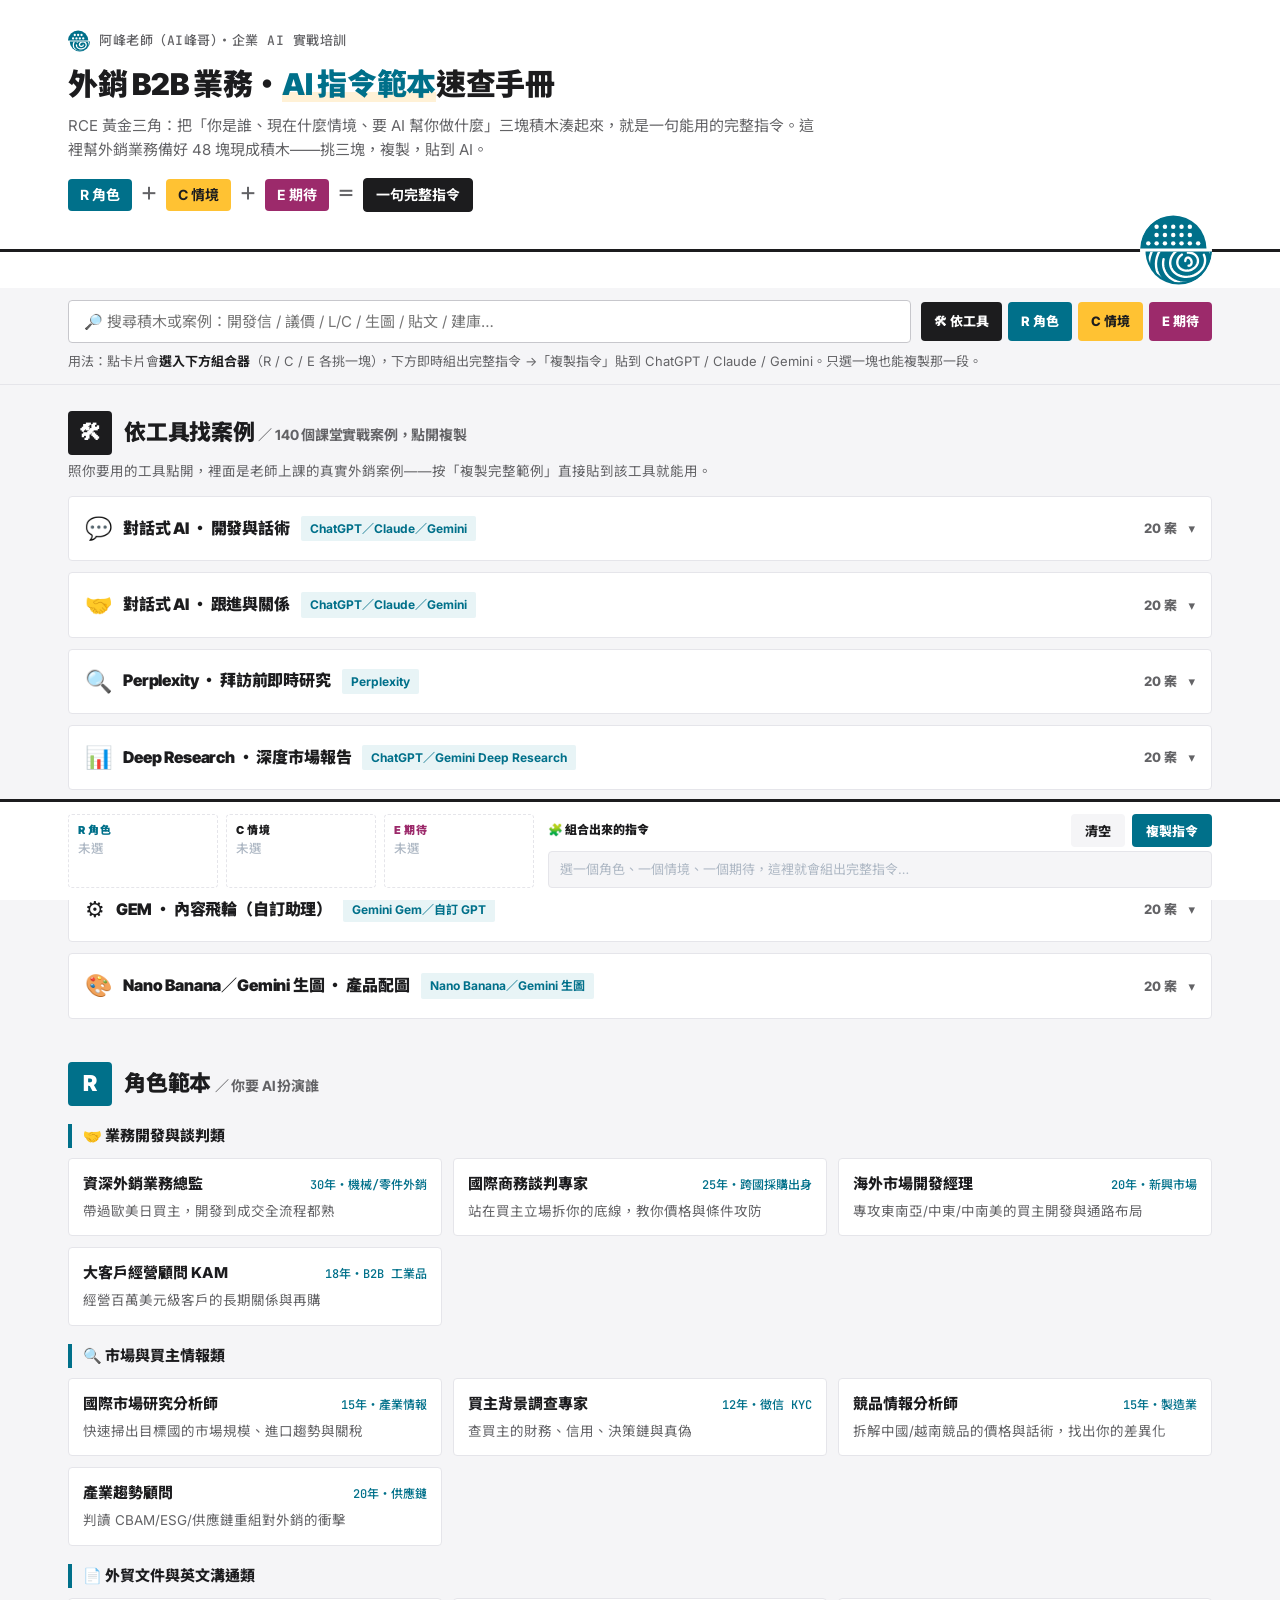
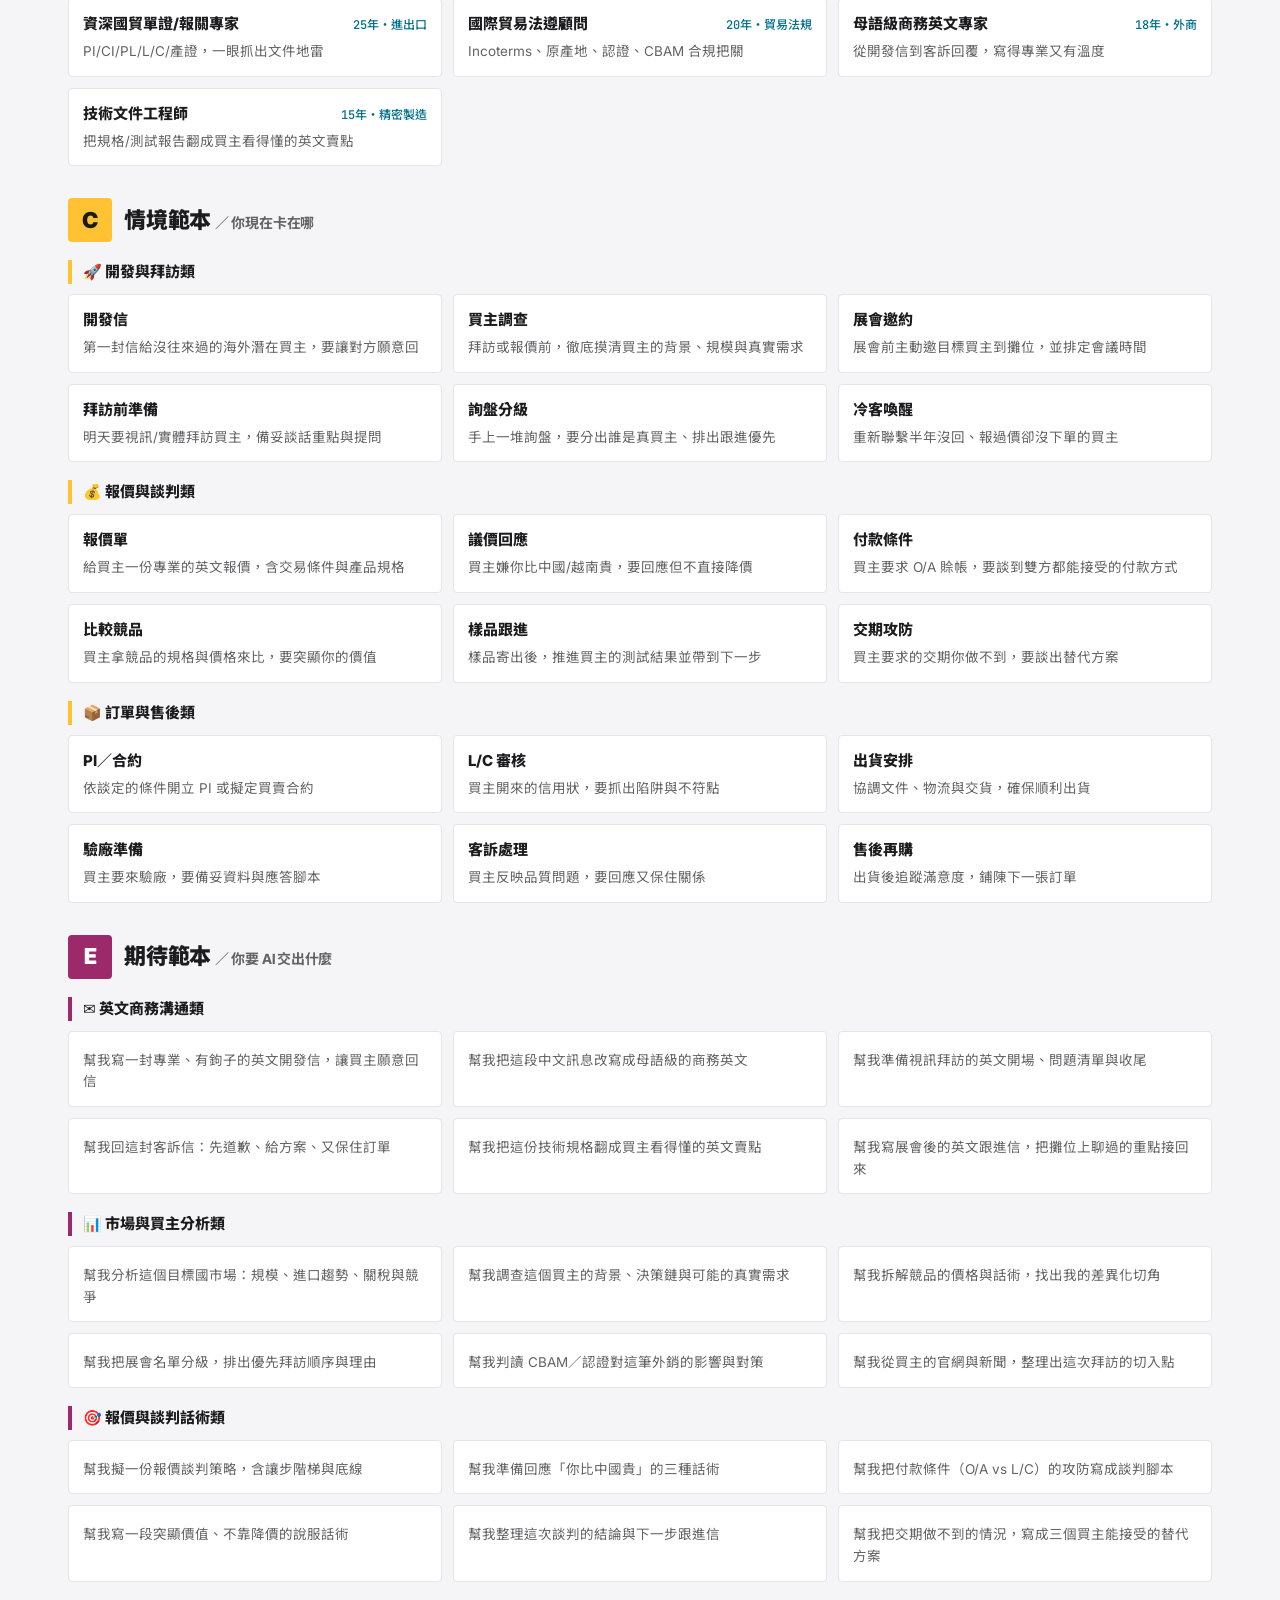
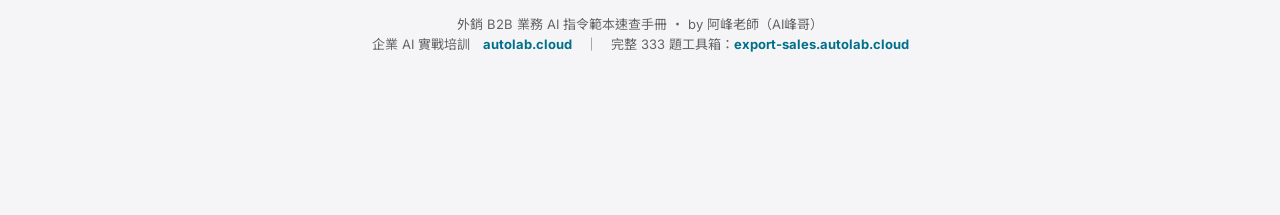
==== commit 792477f7: "style: Sign-Off 新識別換膚（預覽） 主頁與 rce/ 各加一支換膚 CSS、favicon 換成新章；只改外觀不動功能。  Co-Authored-By: Claude Opus 5." ====
--- a/rce/index.html
+++ b/rce/index.html
@@ -6,7 +6,7 @@
 <title>外銷 B2B 業務・AI 指令範本速查手冊｜阿峰老師</title>
 <meta name="description" content="外銷 B2B 業務 AI 指令範本速查手冊：RCE 黃金三角 48 塊積木自組指令，＋140 個依工具分類（Perplexity／Deep Research／NotebookLM／生圖／內容）的課堂實戰案例，一鍵複製貼到 AI。阿峰老師（AI峰哥）。">
 <link rel="canonical" href="https://export-sales.autolab.cloud/rce/">
-<meta name="theme-color" content="#00D4FF">
+<meta name="theme-color" content="#00708A">
 <meta property="og:type" content="website">
 <meta property="og:site_name" content="阿峰老師 AI 工具箱">
 <meta property="og:title" content="外銷 B2B 業務・AI 指令範本速查手冊｜阿峰老師">
@@ -16,7 +16,7 @@
 <meta property="og:locale" content="zh_TW">
 <meta name="twitter:card" content="summary_large_image">
 <meta name="twitter:image" content="https://export-sales.autolab.cloud/afeng.jpg">
-<link rel="icon" href="data:image/svg+xml,%3Csvg xmlns='http://www.w3.org/2000/svg' viewBox='0 0 64 64'%3E%3Crect width='64' height='64' rx='12' fill='%2300D4FF'/%3E%3Ctext x='32' y='45' font-size='38' text-anchor='middle' fill='%23062733' font-family='sans-serif' font-weight='bold'%3ER%3C/text%3E%3C/svg%3E">
+<link rel="icon" type="image/svg+xml" href="../assets/autolab-icon-32.svg">
 <style>
 :root{
   --cyan:#00D4FF; --cyan-deep:#0099BB; --navy:#0A1628; --teal:#0E7C86;
@@ -152,6 +152,7 @@
 .tc-full{margin-top:9px;background:#0A1628;color:#D7E3ED;padding:11px;border-radius:8px;font-size:12px;line-height:1.55;white-space:pre-wrap;max-height:300px;overflow:auto;font-family:inherit}
 @media(max-width:720px){.tool-tag{display:none}.tgrid{grid-template-columns:1fr}}
 </style>
+<link rel="stylesheet" href="../assets/autolab-signoff-rce.css">
 </head>
 <body>
 
--- a/assets/autolab-signoff-rce.css
+++ b/assets/autolab-signoff-rce.css
@@ -0,0 +1,140 @@
+/* ============================================================
+   Autolab Sign-Off 換膚層｜export.autolab.cloud/rce/（RCE 指令範本速查手冊）2026-10-11
+   用法：rce/index.html <head> 最後一行 <link rel="stylesheet" href="../assets/autolab-signoff-rce.css">
+   只覆蓋外觀、不動功能；拿掉這行 link 就回到舊樣子。
+   三塊積木配色：R 角色＝主色青、C 情境＝芒果金（墨字）、E 期待＝蘭花洋紅（白字）
+   本頁沒有預約鈕，所以全頁不用橘。
+   ============================================================ */
+
+@import url("https://fonts.googleapis.com/css2?family=Inter+Tight:wght@700;800;900&family=Inter:wght@400;500;600;700;800&family=JetBrains+Mono:wght@500;700&family=Noto+Sans+TC:wght@400;500;700;900&display=swap");
+
+:root {
+  --so-teal: #00708A;
+  --so-teal-dk: #005A6F;
+  --so-teal-lt: #E8F4F6;
+  --so-ink: #1C1C1E;
+  --so-sub: #636366;
+  --so-mist: #F5F5F7;
+  --so-line: #E5E5EA;
+  --so-mango: #FFC233;
+  --so-mango-lt: #FFF1D6;
+  --so-orchid: #9C2A6B;
+  --so-orchid-lt: #F6E6F0;
+
+  /* 接管本頁原本的變數 */
+  --cyan: var(--so-teal);
+  --cyan-deep: var(--so-teal);
+  --navy: var(--so-ink);
+  --teal: var(--so-mango);
+  --orange: var(--so-orchid);
+  --ink: var(--so-ink);
+  --muted: var(--so-sub);
+  --line: var(--so-line);
+  --bg: var(--so-mist);
+  --card: #FFFFFF;
+}
+
+html body {
+  font-family: "Inter", "Noto Sans TC", system-ui, -apple-system, "PingFang TC", sans-serif;
+  color: var(--so-ink);
+  background: var(--so-mist);
+}
+html body h1, html body h2, html body .tool-nm {
+  font-family: "Inter Tight", "Noto Sans TC", sans-serif;
+  letter-spacing: -0.01em;
+}
+
+/* ---------- 頁首：深藍 → 白底＋簽名線＋章 ---------- */
+html body header {
+  position: relative;
+  background: #FFFFFF;
+  color: var(--so-ink);
+  padding: 30px 0 76px;
+}
+html body header::before {
+  content: "";
+  position: absolute; left: 0; right: 0; bottom: 36px;
+  height: 3px; background: var(--so-ink);
+  pointer-events: none;
+}
+html body header::after {
+  content: "";
+  position: absolute; right: max(18px, calc((100% - 1180px) / 2 + 18px));
+  bottom: 37.5px; width: 72px; height: 72px;
+  transform: translateY(50%);
+  background: #FFFFFF url("autolab-icon-64.svg") center / contain no-repeat;
+  border-radius: 50%;
+  pointer-events: none;
+}
+html body header .brand {
+  color: var(--so-sub);
+  font-family: "JetBrains Mono", "Noto Sans TC", monospace;
+  font-weight: 500;
+}
+html body header .brand .dot {
+  width: 22px; height: 22px; border-radius: 0; box-shadow: none;
+  background: url("autolab-icon-32.svg") center / contain no-repeat;
+}
+html body header h1 { color: var(--so-ink); font-weight: 900; }
+html body header h1 .hl { color: var(--so-teal); box-shadow: inset 0 -10px 0 var(--so-mango-lt); }
+html body header .sub { color: var(--so-sub); }
+html body header .formula b { border-radius: 4px; }
+html body header .formula .c { color: var(--so-ink); }
+html body header .formula .eq { color: var(--so-sub); }
+html body header .formula .res { background: var(--so-ink); border-color: var(--so-ink); color: #FFFFFF; }
+
+/* ---------- 搜尋列＋跳轉 ---------- */
+html body .controls { background: rgba(245,245,247,.95); border-bottom-color: var(--so-line); }
+html body #q { border-radius: 4px; border-color: #C7C7CC; }
+html body #q:focus { border-color: var(--so-teal); box-shadow: 0 0 0 3px rgba(0,112,138,.15); }
+html body .jump a { border-radius: 4px; }
+html body .jump a.jc { color: var(--so-ink); }
+
+/* ---------- 區塊標題＋卡片 ---------- */
+html body .sec-badge { border-radius: 4px; font-family: "Inter Tight", sans-serif; }
+html body #sec-c .sec-badge { color: var(--so-ink); }
+html body .cat-title { color: var(--so-ink); }
+html body .card { border-radius: 4px; border-color: var(--so-line); }
+html body .card:hover { border-color: var(--so-teal); box-shadow: none; transform: none; }
+html body .card.sel { border-color: var(--so-teal); background: var(--so-teal-lt); box-shadow: inset 4px 0 0 var(--so-teal); }
+html body #sec-c .card:hover, html body #sec-c .card.sel { border-color: var(--so-ink); }
+html body #sec-c .card.sel { background: var(--so-mango-lt); box-shadow: inset 4px 0 0 var(--so-mango); }
+html body #sec-e .card:hover, html body #sec-e .card.sel { border-color: var(--so-orchid); }
+html body #sec-e .card.sel { background: var(--so-orchid-lt); box-shadow: inset 4px 0 0 var(--so-orchid); }
+html body .card .meta { font-family: "JetBrains Mono", "Noto Sans TC", monospace; font-weight: 500; }
+html body #sec-c .card .meta, html body #sec-c .card .pick, html body #sec-c .card.sel .pick { color: var(--so-ink); }
+html body #sec-e .card .meta, html body #sec-e .card .pick, html body #sec-e .card.sel .pick { color: var(--so-orchid); }
+
+/* 依工具手風琴 */
+html body .tool { border-radius: 4px; border-color: var(--so-line); }
+html body .tool-head:hover { background: var(--so-teal-lt); }
+html body .tool-tag { border-radius: 2px; background: var(--so-teal-lt); color: var(--so-teal); }
+html body .tcase { border-radius: 4px; background: var(--so-mist); }
+html body .tc-copy, html body .tc-view { border-radius: 4px; }
+html body .tc-copy { background: var(--so-teal); color: #FFFFFF; }
+html body .tc-copy:hover { background: var(--so-teal-dk); }
+html body .tc-view { background: #FFFFFF; border: 1px solid var(--so-line); color: var(--so-ink); }
+html body .tc-full { background: var(--so-ink); color: #F5F5F7; border-radius: 4px; }
+
+/* ---------- 底部組合器 ---------- */
+html body .combiner { border-top: 3px solid var(--so-ink); box-shadow: none; }
+html body .slot { border-radius: 4px; }
+html body .slot.c .lbl { color: var(--so-ink); }
+html body .slot.filled.r { border-color: var(--so-teal); background: var(--so-teal-lt); }
+html body .slot.filled.c { border-color: var(--so-mango); background: var(--so-mango-lt); }
+html body .slot.filled.e { border-color: var(--so-orchid); background: var(--so-orchid-lt); }
+html body .btn { border-radius: 4px; }
+html body .btn.copy { background: var(--so-teal); color: #FFFFFF; }
+html body .btn.copy:hover { background: var(--so-teal-dk); }
+html body .btn.clr { background: var(--so-mist); color: var(--so-ink); }
+html body #outbox { border-radius: 4px; background: var(--so-mist); }
+
+html body footer a { color: var(--so-teal); }
+html body .toast { background: var(--so-ink); border-radius: 4px; }
+
+@media (max-width: 720px) {
+  html body header { padding-bottom: 64px; }
+  html body header::after { width: 48px; height: 48px; right: 16px; }
+  html body header::before { bottom: 30px; }
+  html body header::after { bottom: 31.5px; }
+}
